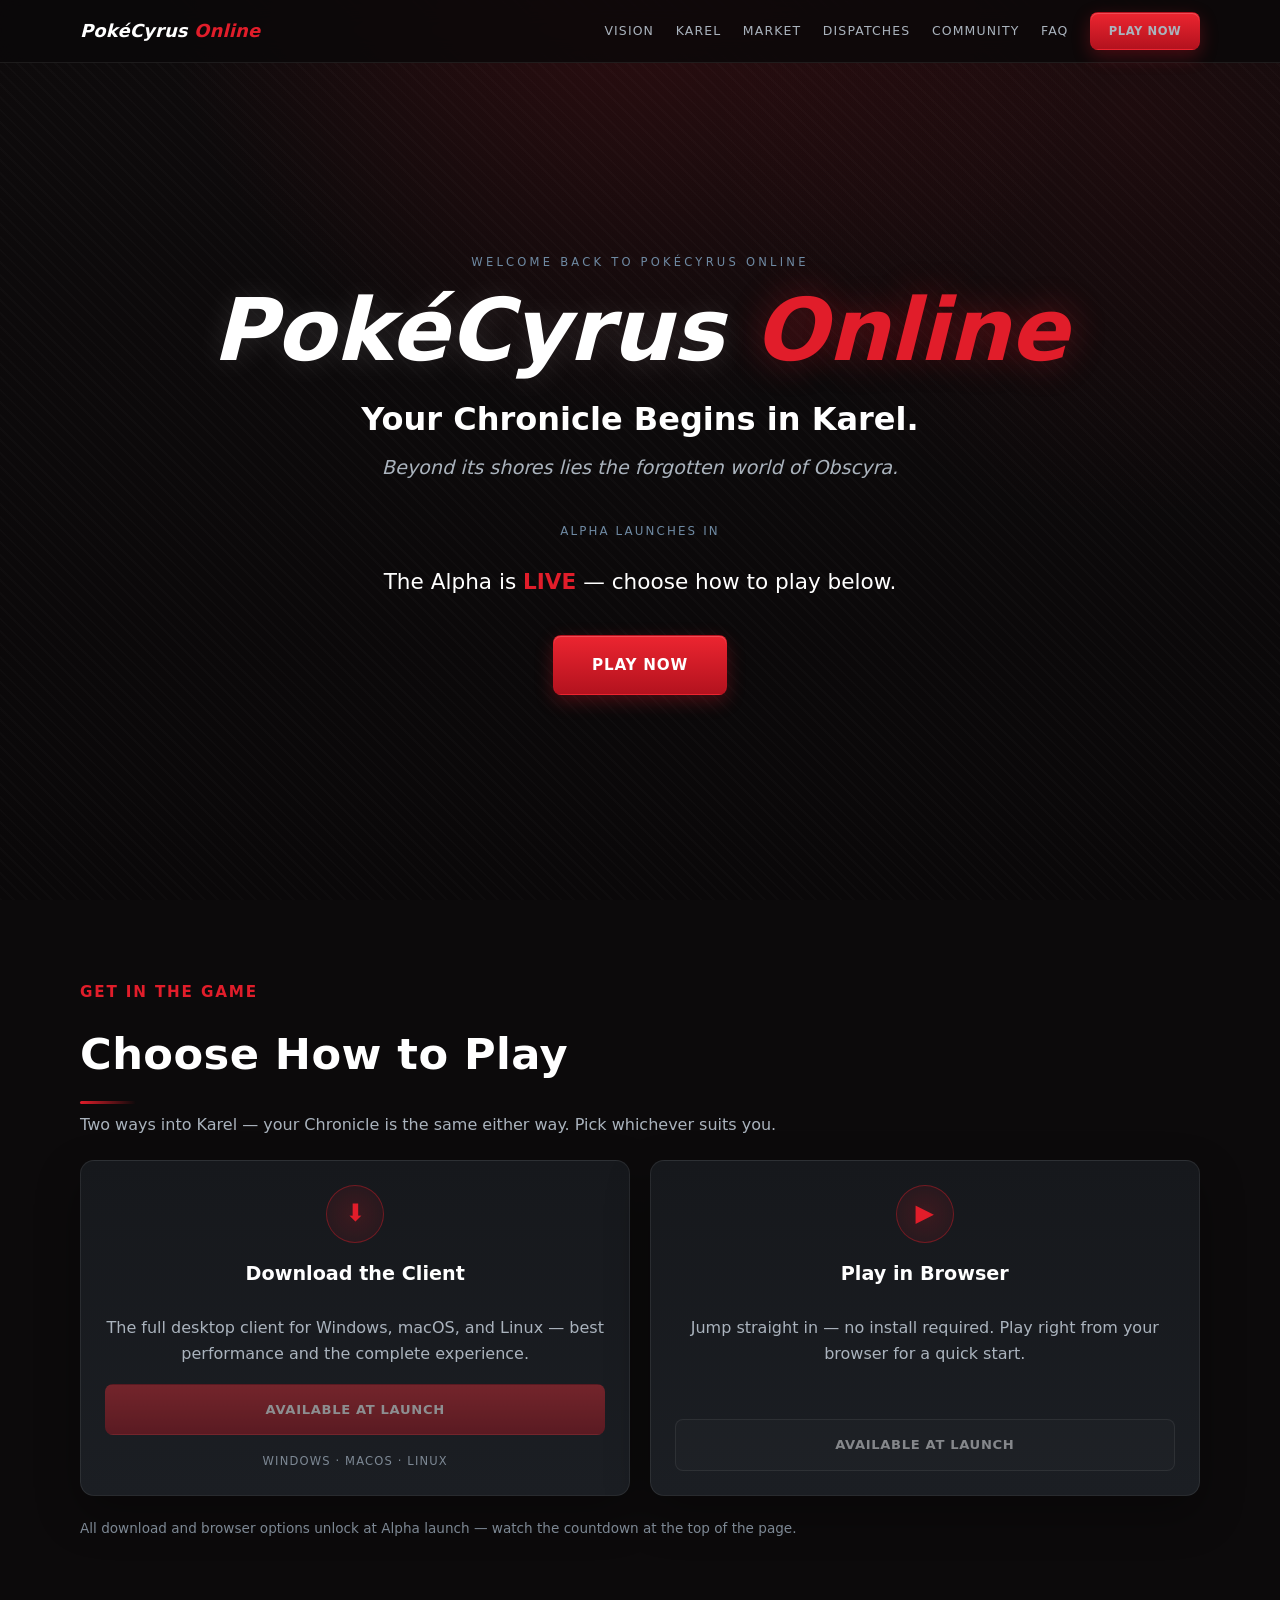
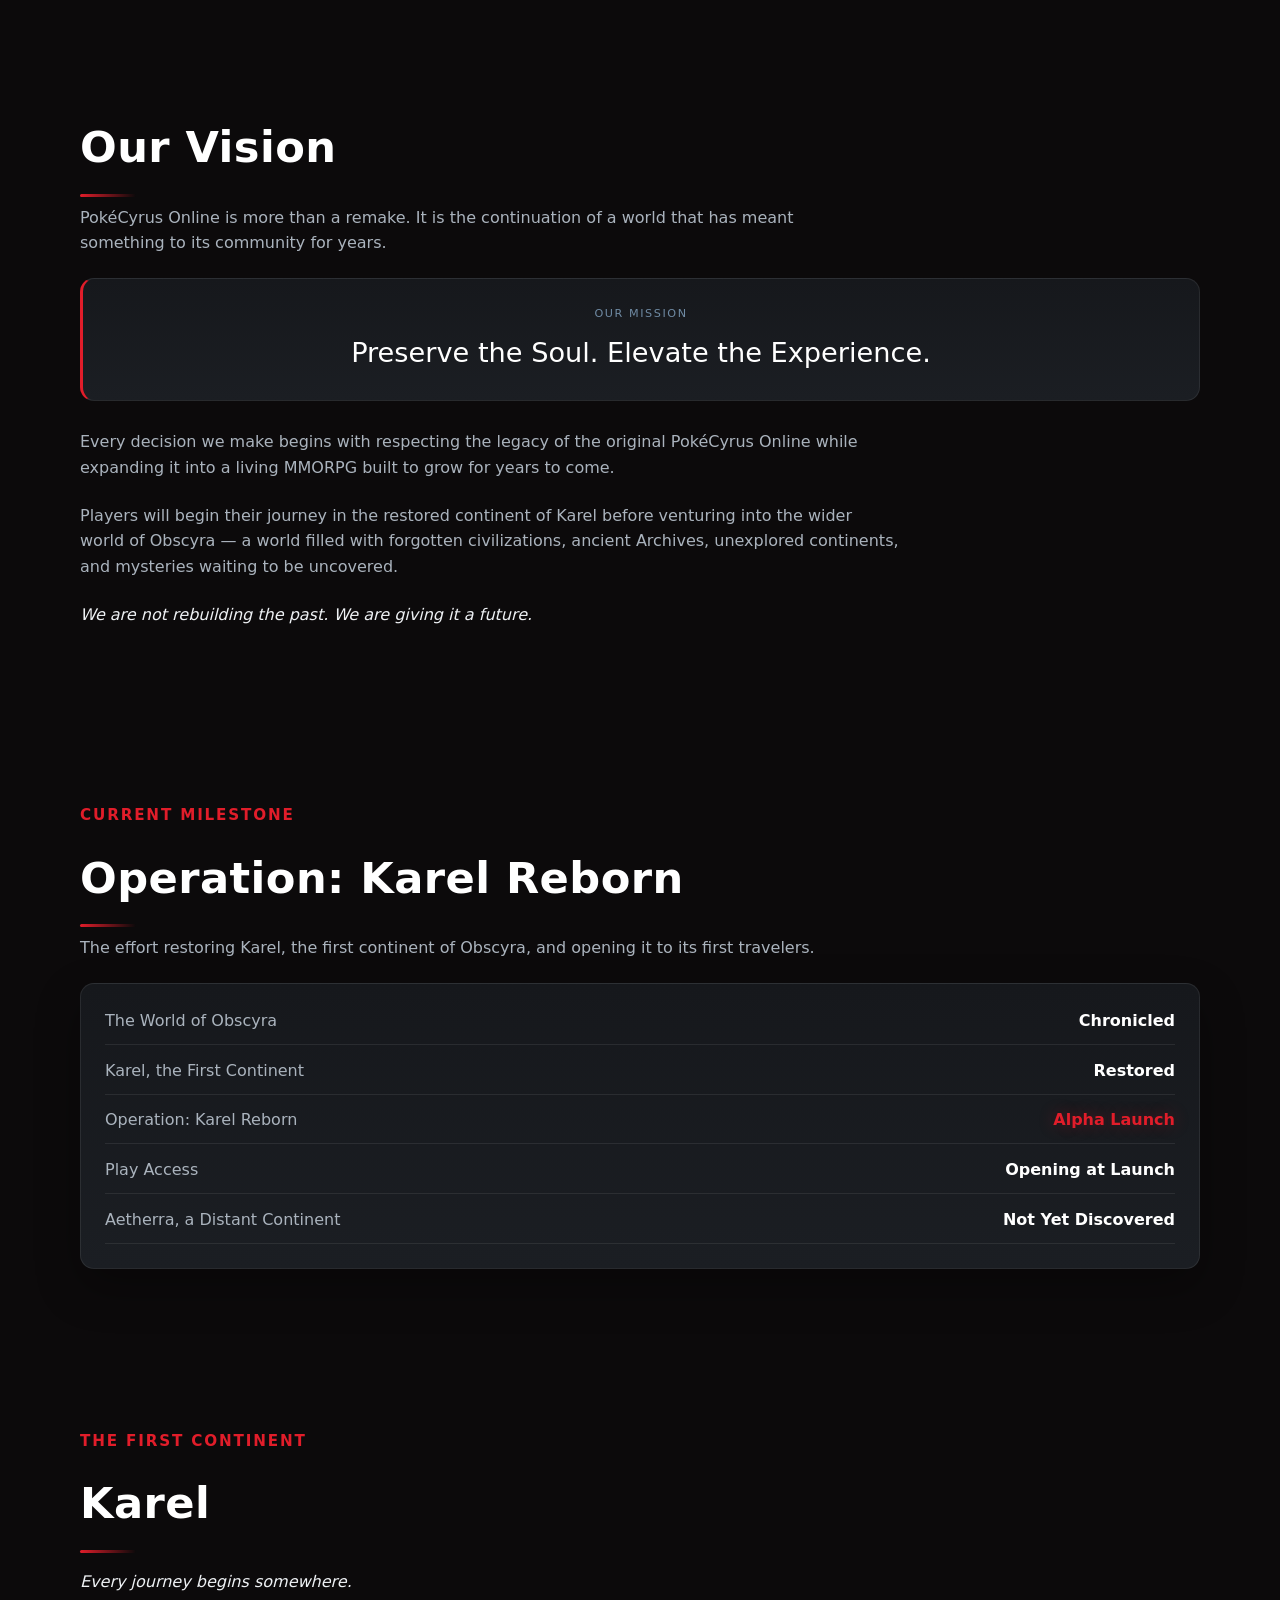
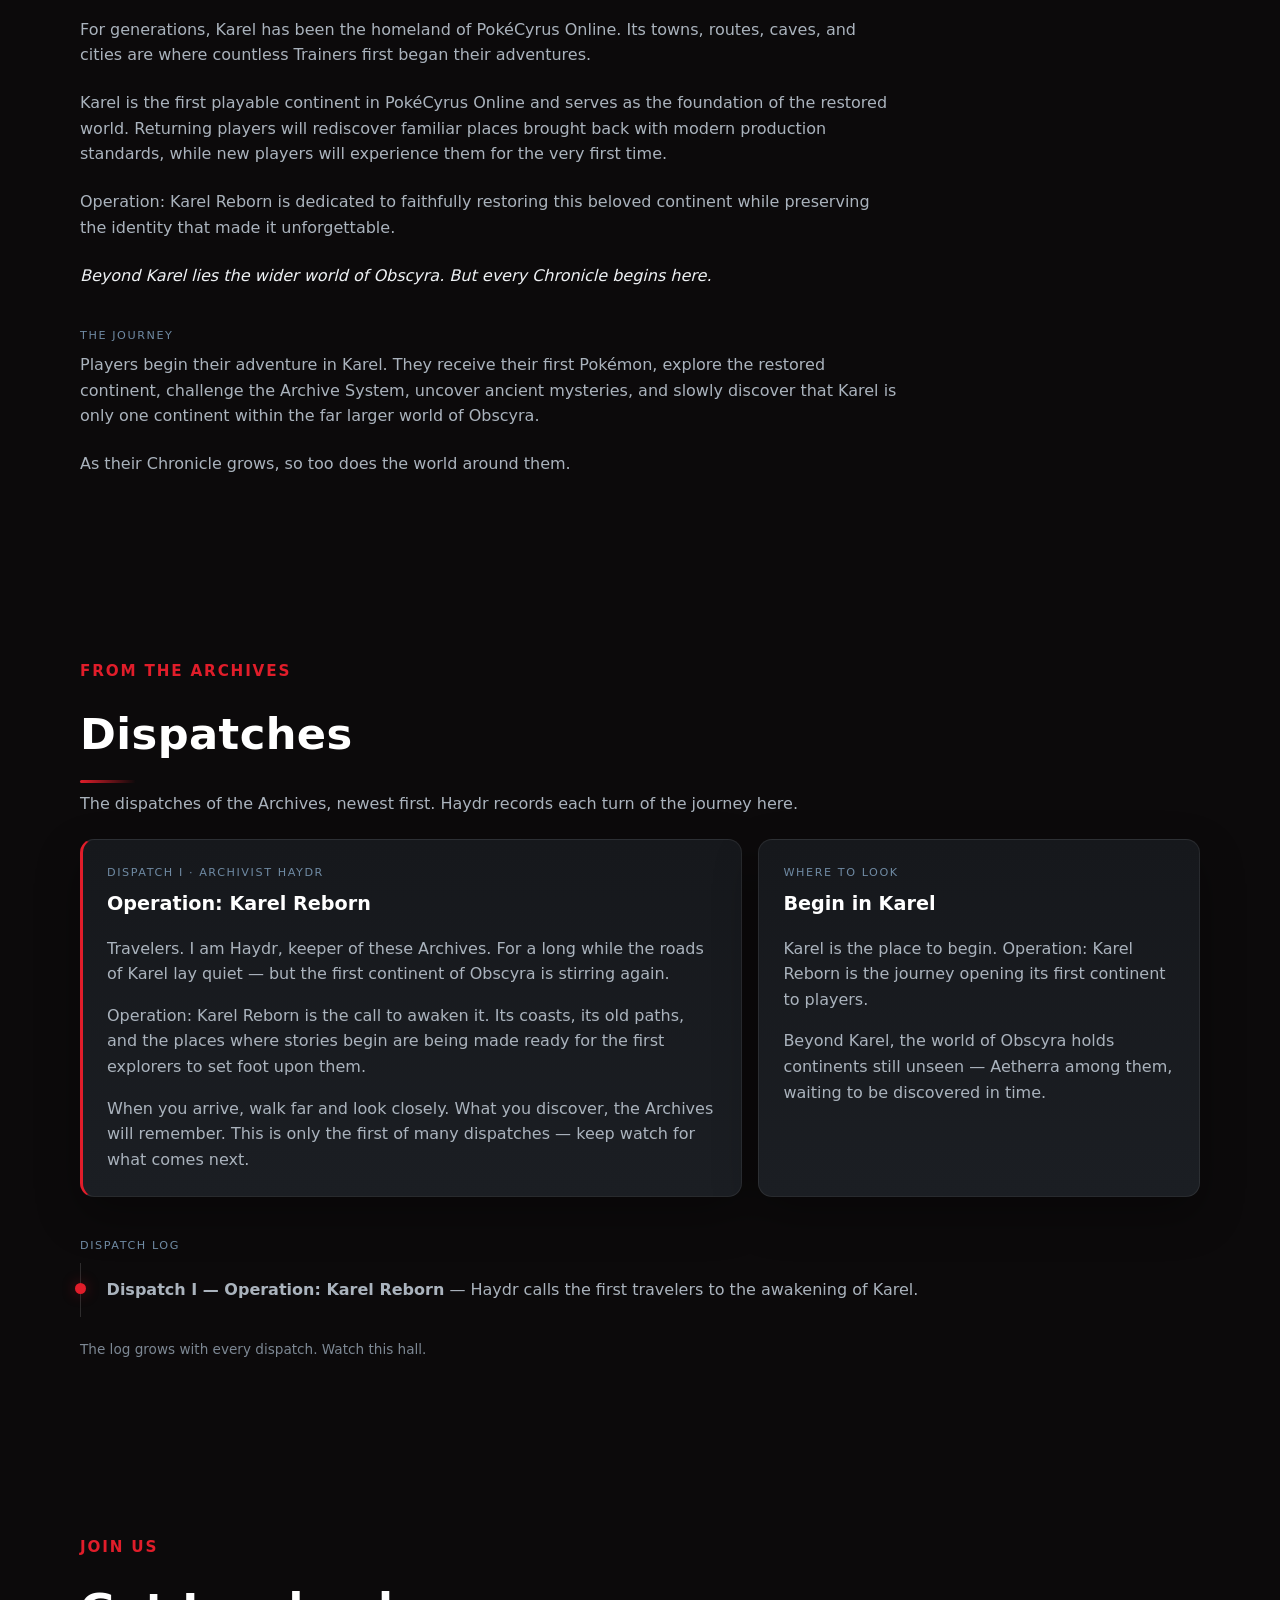
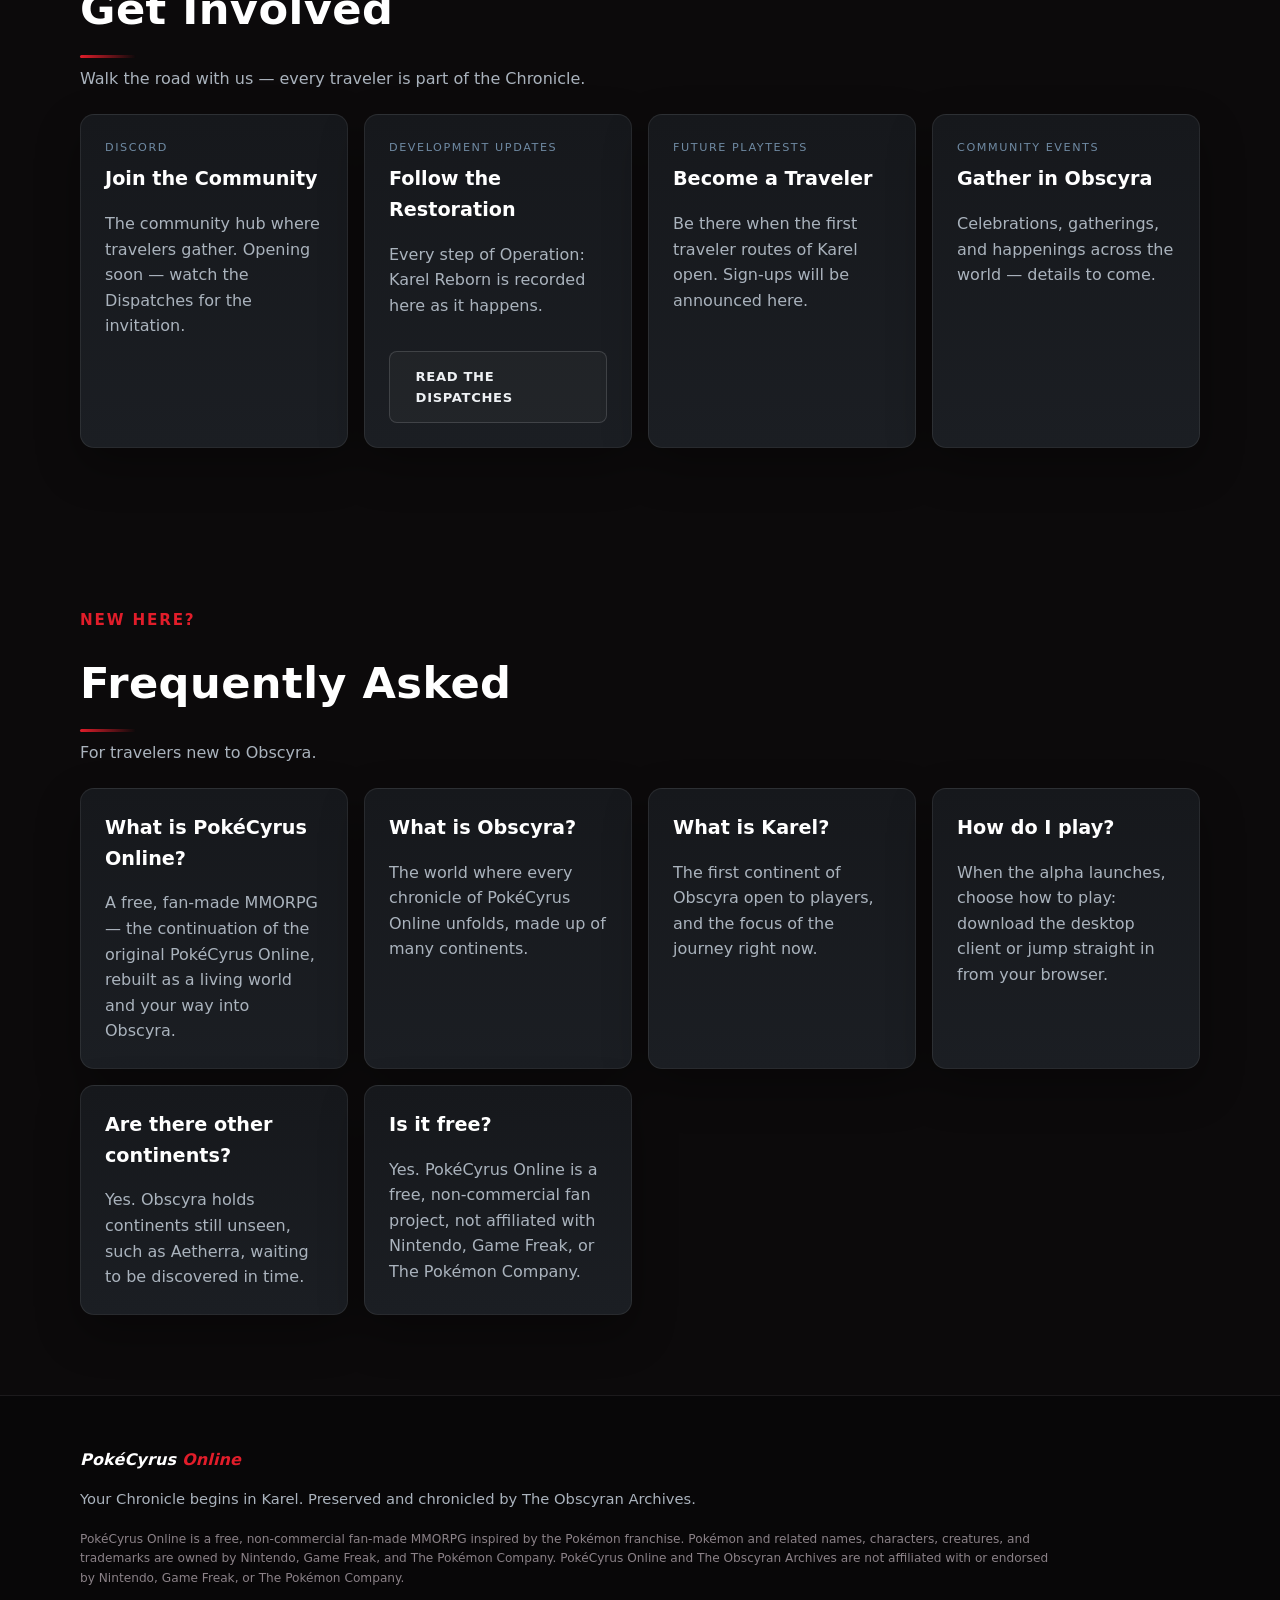
==== index.html @ 141be326 "Wire real Play/download destinations, gated disabled until Alpha Add the browser portal (play.theobs" ====
<!doctype html>
<html lang="en">
<head>
  <meta charset="utf-8" />
  <meta name="viewport" content="width=device-width, initial-scale=1" />
  <title>PokéCyrus Online</title>
  <meta name="description" content="PokéCyrus Online — a free, fan-made MMORPG. Alpha launching soon. Your Chronicle begins in Karel, the first continent of the world of Obscyra." />
  <meta name="theme-color" content="#0c0a0b" />
  <meta name="robots" content="index, follow" />
  <link rel="canonical" href="https://theobscyranarchives.net/" />

  <!-- Open Graph / social sharing -->
  <meta property="og:type" content="website" />
  <meta property="og:site_name" content="PokéCyrus Online" />
  <meta property="og:title" content="PokéCyrus Online — Alpha Launch" />
  <meta property="og:description" content="A free, fan-made MMORPG. Your Chronicle begins in Karel. Alpha launching soon — play in your browser or download the client." />
  <meta property="og:url" content="https://theobscyranarchives.net/" />
  <meta name="twitter:card" content="summary" />
  <meta name="twitter:title" content="PokéCyrus Online — Alpha Launch" />
  <meta name="twitter:description" content="A free, fan-made MMORPG. Your Chronicle begins in Karel. Alpha launching soon." />

  <!-- Poké Ball favicon (inline SVG, no external asset) -->
  <link rel="icon" href="data:image/svg+xml,%3Csvg xmlns='http://www.w3.org/2000/svg' viewBox='0 0 32 32'%3E%3Ccircle cx='16' cy='16' r='15' fill='%23e11d2a'/%3E%3Cpath d='M1 16a15 15 0 0 0 30 0z' fill='%23f2f3f5'/%3E%3Crect x='1' y='14.5' width='30' height='3' fill='%23111111'/%3E%3Ccircle cx='16' cy='16' r='4.6' fill='%23ffffff' stroke='%23111111' stroke-width='1.6'/%3E%3C/svg%3E" />

  <style>
    :root {
      --bg: #0c0a0b;
      --bg2: #0a0809;
      --surface: #16181c;
      --surface2: #1b1e23;
      --line: rgba(255, 255, 255, 0.08);
      --line2: rgba(255, 255, 255, 0.14);
      --red: #e11d2a;
      --red-bright: #ec2530;
      --red-deep: #b3121e;
      --red-glow: rgba(225, 29, 42, 0.35);
      --text: #eef1f4;
      --muted: #aab3bd;
      --steel: #6f8aa3;
      --dim: #7d8894;
      --shadow: rgba(0, 0, 0, 0.5);
    }

    * { box-sizing: border-box; }
    html { scroll-behavior: smooth; }

    body {
      margin: 0;
      color: var(--text);
      font-family: "Segoe UI", system-ui, -apple-system, Roboto, Helvetica, Arial, sans-serif;
      line-height: 1.6;
      background: var(--bg);
      overflow-x: hidden;
    }

    /* layered background: red glow + faint diagonal hatch, like the client */
    body::before {
      content: "";
      position: fixed;
      inset: 0;
      z-index: 0;
      pointer-events: none;
      background:
        radial-gradient(circle at 50% -8%, rgba(225, 29, 42, 0.16), transparent 42%),
        radial-gradient(circle at 88% 12%, rgba(225, 29, 42, 0.08), transparent 30%),
        repeating-linear-gradient(45deg, rgba(255, 255, 255, 0.016) 0 2px, transparent 2px 9px),
        linear-gradient(180deg, #0e0b0c, var(--bg2));
    }

    @keyframes reveal {
      from { opacity: 0; transform: translateY(16px); }
      to { opacity: 1; transform: translateY(0); }
    }
    @keyframes pulseGlow {
      0%, 100% { box-shadow: 0 6px 20px rgba(225,29,42,.28), inset 0 1px 0 rgba(255,255,255,.18); }
      50% { box-shadow: 0 8px 30px rgba(225,29,42,.5), inset 0 1px 0 rgba(255,255,255,.22); }
    }

    a { color: var(--text); text-decoration: none; }

    .wrap {
      width: min(1120px, 92%);
      margin: auto;
      position: relative;
      z-index: 1;
    }

    /* ===== buttons ===== */
    .btn {
      display: inline-block;
      font-weight: 700;
      letter-spacing: .05em;
      text-transform: uppercase;
      font-size: .82rem;
      padding: .9rem 1.6rem;
      border-radius: 8px;
      border: 1px solid transparent;
      cursor: pointer;
      transition: transform .15s ease, box-shadow .15s ease, border-color .15s ease, filter .15s ease;
    }
    .btn-red {
      background: linear-gradient(180deg, var(--red-bright), var(--red-deep));
      color: #fff;
      box-shadow: 0 6px 18px rgba(225,29,42,.28), inset 0 1px 0 rgba(255,255,255,.18);
    }
    .btn-red:hover {
      transform: translateY(-2px);
      box-shadow: 0 10px 28px rgba(225,29,42,.45), inset 0 1px 0 rgba(255,255,255,.22);
    }
    .btn-outline {
      background: rgba(255,255,255,.03);
      color: var(--text);
      border-color: var(--line2);
    }
    .btn-outline:hover { border-color: var(--red); color: #fff; transform: translateY(-2px); }
    .btn-lg { padding: 1.05rem 2.4rem; font-size: .95rem; }
    .btn-block { display: block; width: 100%; text-align: center; }
    .btn.is-disabled {
      opacity: .5;
      cursor: not-allowed;
      box-shadow: none;
      filter: grayscale(.2);
    }
    .btn.is-disabled:hover { transform: none; box-shadow: none; border-color: var(--line2); }

    /* ===== topbar ===== */
    .topbar {
      position: fixed;
      top: 0; left: 0; right: 0;
      z-index: 20;
      background: rgba(10, 8, 9, .82);
      backdrop-filter: blur(12px);
      border-bottom: 1px solid var(--line);
    }
    .nav {
      width: min(1120px, 92%);
      margin: auto;
      min-height: 62px;
      display: flex;
      align-items: center;
      justify-content: space-between;
      gap: 1rem;
    }
    .brand { font-weight: 800; font-style: italic; font-size: 1.12rem; letter-spacing: .01em; white-space: nowrap; }
    .brand .pc { color: #fff; }
    .brand .on { color: var(--red); }
    .links { display: flex; gap: 1.35rem; align-items: center; font-size: .78rem; text-transform: uppercase; letter-spacing: .09em; }
    .links a { color: var(--muted); }
    .links a:hover { color: #fff; }
    .nav .btn { padding: .55rem 1.1rem; font-size: .72rem; }

    /* ===== hero ===== */
    header {
      min-height: 100vh;
      display: grid;
      place-items: center;
      text-align: center;
      padding: 7rem 1rem 4rem;
      position: relative;
    }
    .hero {
      position: relative;
      z-index: 1;
      width: min(880px, 100%);
      animation: reveal 800ms ease-out both;
    }
    .eyebrow {
      color: var(--steel);
      letter-spacing: .28em;
      font-size: .72rem;
      text-transform: uppercase;
      margin-bottom: 1.1rem;
    }
    .logo {
      font-weight: 800;
      font-style: italic;
      font-size: clamp(2.6rem, 8vw, 5.4rem);
      line-height: .95;
      margin: 0;
    }
    .logo .pc { color: #fff; text-shadow: 0 2px 30px rgba(255,255,255,.12); }
    .logo .on { color: var(--red); text-shadow: 0 0 34px var(--red-glow); }
    .hero-title {
      font-size: clamp(1.3rem, 3vw, 2rem);
      color: #fff;
      margin: 1.4rem 0 .5rem;
      font-weight: 700;
    }
    .hero-sub {
      font-style: italic;
      color: var(--muted);
      font-size: clamp(1rem, 2vw, 1.2rem);
      margin: 0 auto;
      max-width: 620px;
    }

    /* ===== countdown ===== */
    .cd-caption {
      margin: 2.4rem 0 .9rem;
      color: var(--steel);
      text-transform: uppercase;
      letter-spacing: .18em;
      font-size: .74rem;
    }
    .countdown {
      display: flex;
      gap: .75rem;
      justify-content: center;
      flex-wrap: wrap;
      margin-bottom: 2.2rem;
    }
    .cd-unit {
      min-width: 92px;
      background: var(--surface);
      border: 1px solid var(--line);
      border-top: 2px solid rgba(225,29,42,.75);
      border-radius: 12px;
      padding: 1rem .6rem .8rem;
      box-shadow: 0 12px 30px var(--shadow);
    }
    .cd-num {
      display: block;
      font-size: 2.5rem;
      font-weight: 800;
      color: #fff;
      line-height: 1;
      font-variant-numeric: tabular-nums;
    }
    .cd-label {
      display: block;
      margin-top: .5rem;
      font-size: .66rem;
      letter-spacing: .16em;
      text-transform: uppercase;
      color: var(--steel);
    }
    .cd-live {
      margin: 1.5rem 0 2.2rem;
      font-size: 1.35rem;
      color: #fff;
    }
    .cd-live strong { color: var(--red); }

    /* ===== sections ===== */
    section.section { padding: 5rem 0; position: relative; }
    .section-title {
      color: #fff;
      font-size: clamp(1.8rem, 4vw, 2.7rem);
      margin: 0 0 .5rem;
      letter-spacing: .01em;
      font-weight: 800;
    }
    .section-title::after {
      content: "";
      display: block;
      width: 56px;
      height: 3px;
      margin-top: .7rem;
      background: linear-gradient(90deg, var(--red), transparent);
      border-radius: 2px;
    }
    .section-sub {
      color: var(--red);
      text-transform: uppercase;
      letter-spacing: .12em;
      font-size: .95rem;
      font-weight: 700;
      margin: 0 0 1rem;
    }
    .section-intro { color: var(--muted); max-width: 780px; margin: 0 0 1.4rem; }
    .section-note { color: var(--dim); font-size: .85rem; margin-top: 1.4rem; }

    .grid {
      display: grid;
      grid-template-columns: repeat(auto-fit, minmax(240px, 1fr));
      gap: 1rem;
    }
    .card {
      border: 1px solid var(--line);
      background: linear-gradient(180deg, var(--surface), var(--surface2));
      border-radius: 14px;
      padding: 1.5rem;
      box-shadow: 0 18px 45px rgba(0,0,0,.32);
      transition: transform .2s ease, border-color .2s ease, box-shadow .2s ease;
    }
    .card:hover {
      transform: translateY(-4px);
      border-color: rgba(225,29,42,.4);
      box-shadow: 0 24px 60px rgba(0,0,0,.4);
    }
    .card h3 { color: #fff; margin: 0 0 .6rem; font-size: 1.2rem; }
    .card p, .card li { color: var(--muted); margin-bottom: 0; }
    .label { color: var(--steel); font-size: .7rem; text-transform: uppercase; letter-spacing: .14em; margin-bottom: .45rem; }
    .big { font-size: 1.35rem; color: #fff; }

    /* mission callout (Vision) */
    .mission {
      text-align: center;
      background: linear-gradient(180deg, var(--surface), var(--surface2));
      border: 1px solid var(--line);
      border-left: 3px solid var(--red);
      border-radius: 14px;
      padding: 1.6rem;
      margin: 0 0 1.75rem;
    }
    .mission .big { font-size: 1.7rem; color: #fff; }

    /* status list */
    .status { display: grid; gap: .8rem; }
    .status div {
      display: flex; justify-content: space-between; gap: 1rem;
      border-bottom: 1px solid var(--line);
      padding-bottom: .65rem; color: var(--muted);
    }
    .status strong { color: #fff; white-space: nowrap; }
    .status .active { color: var(--red); text-shadow: 0 0 16px var(--red-glow); }

    /* dispatch */
    .dispatch { display: grid; grid-template-columns: 1.2fr .8fr; gap: 1rem; align-items: stretch; }
    .dispatch .card:first-child { border-left: 3px solid var(--red); }
    .timeline { list-style: none; padding: 0; margin: 0; }
    .timeline li { padding: .9rem 0 .9rem 1.6rem; border-left: 1px solid var(--line2); position: relative; color: var(--muted); }
    .timeline li::before {
      content: ""; position: absolute; left: -6px; top: 1.3rem;
      width: 11px; height: 11px; border-radius: 50%;
      background: var(--red); box-shadow: 0 0 14px var(--red-glow);
    }
    .quote { font-style: italic; color: var(--text); }

    /* play cards */
    .play-grid { display: grid; grid-template-columns: 1fr 1fr; gap: 1.2rem; }
    .play-card { text-align: center; display: flex; flex-direction: column; }
    .play-card .play-icon {
      width: 58px; height: 58px; margin: 0 auto 1rem;
      display: grid; place-items: center;
      border-radius: 50%;
      background: radial-gradient(circle, rgba(225,29,42,.18), rgba(225,29,42,.05));
      border: 1px solid rgba(225,29,42,.4);
      color: var(--red); font-size: 1.5rem;
    }
    .play-card p { flex: 1; }
    .play-card .btn { margin-top: 1.2rem; }
    .dl-list { display: grid; gap: .5rem; margin-top: 1.1rem; width: 100%; }
    .dl-list .btn { margin-top: 0; }
    .dl-btn { display: flex; flex-direction: column; align-items: center; line-height: 1.2; padding: .62rem 1rem; }
    .dl-btn small { font-weight: 600; opacity: .82; text-transform: none; letter-spacing: 0; font-size: .66rem; margin-top: .12rem; }
    .dl-note { color: var(--dim); font-size: .72rem; text-transform: uppercase; letter-spacing: .1em; margin-top: .55rem; text-align: center; }

    /* footer */
    footer {
      padding: 3.2rem 0;
      border-top: 1px solid var(--line);
      color: var(--muted);
      font-size: .92rem;
      position: relative; z-index: 1;
      background: rgba(8, 6, 7, .6);
    }
    footer .brand { font-size: 1rem; }
    .disclaimer { margin-top: 1.2rem; font-size: .76rem; color: #8b8288; max-width: 980px; }

    @media (max-width: 760px) {
      .links a:not(.btn) { display: none; }
      .dispatch { grid-template-columns: 1fr; }
      .play-grid { grid-template-columns: 1fr; }
      .status div { flex-direction: column; align-items: flex-start; gap: .15rem; }
      .cd-unit { min-width: 68px; padding: .8rem .4rem .6rem; }
      .cd-num { font-size: 1.8rem; }
    }
  </style>
</head>

<body>
  <nav class="topbar">
    <div class="nav">
      <div class="brand"><span class="pc">PokéCyrus</span> <span class="on">Online</span></div>
      <div class="links">
        <a href="#vision">Vision</a>
        <a href="#karel">Karel</a>
        <a href="/market">Market</a>
        <a href="#dispatch">Dispatches</a>
        <a href="#community">Community</a>
        <a href="#faq">FAQ</a>
        <a class="btn btn-red" href="#play">Play Now</a>
      </div>
    </div>
  </nav>

  <header>
    <div class="hero">
      <div class="eyebrow">Welcome Back to PokéCyrus Online</div>
      <h1 class="logo"><span class="pc">PokéCyrus</span> <span class="on">Online</span></h1>
      <p class="hero-title">Your Chronicle Begins in Karel.</p>
      <p class="hero-sub">Beyond its shores lies the forgotten world of Obscyra.</p>

      <div class="cd-caption">Alpha Launches In</div>
      <div class="countdown" id="countdown">
        <div class="cd-unit"><span class="cd-num" id="cd-days">--</span><span class="cd-label">Days</span></div>
        <div class="cd-unit"><span class="cd-num" id="cd-hours">--</span><span class="cd-label">Hours</span></div>
        <div class="cd-unit"><span class="cd-num" id="cd-mins">--</span><span class="cd-label">Minutes</span></div>
        <div class="cd-unit"><span class="cd-num" id="cd-secs">--</span><span class="cd-label">Seconds</span></div>
      </div>
      <div class="cd-live" id="cd-live" style="display:none;">The Alpha is <strong>LIVE</strong> — choose how to play below.</div>

      <a class="btn btn-red btn-lg" href="#play">Play Now</a>
    </div>
  </header>

  <main>
    <!-- ===== Choose How to Play ===== -->
    <section class="section" id="play">
      <div class="wrap">
        <p class="section-sub">Get In The Game</p>
        <h2 class="section-title">Choose How to Play</h2>
        <p class="section-intro">
          Two ways into Karel — your Chronicle is the same either way. Pick whichever suits you.
        </p>

        <div class="play-grid">
          <div class="card play-card">
            <div class="play-icon">⬇</div>
            <h3>Download the Client</h3>
            <p>The full desktop client for Windows, macOS, and Linux — best performance and the complete experience.</p>
            <div id="play-downloads" class="dl-list"></div>
          </div>
          <div class="card play-card">
            <div class="play-icon">▶</div>
            <h3>Play in Browser</h3>
            <p>Jump straight in — no install required. Play right from your browser for a quick start.</p>
            <div id="play-browser" class="dl-list"></div>
          </div>
        </div>
        <p class="section-note">All download and browser options unlock at Alpha launch — watch the countdown at the top of the page.</p>
      </div>
    </section>

    <!-- ===== Our Vision ===== -->
    <section class="section" id="vision">
      <div class="wrap">
        <h2 class="section-title">Our Vision</h2>
        <p class="section-intro">
          PokéCyrus Online is more than a remake. It is the continuation of a world that has meant something to its community for years.
        </p>

        <div class="mission">
          <div class="label" style="margin-bottom:.5rem;">Our Mission</div>
          <div class="big">Preserve the Soul. Elevate the Experience.</div>
        </div>

        <p class="section-intro" style="max-width:820px;">
          Every decision we make begins with respecting the legacy of the original PokéCyrus Online while expanding it into a living MMORPG built to grow for years to come.
        </p>
        <p class="section-intro" style="max-width:820px;">
          Players will begin their journey in the restored continent of Karel before venturing into the wider world of Obscyra — a world filled with forgotten civilizations, ancient Archives, unexplored continents, and mysteries waiting to be uncovered.
        </p>
        <p class="quote" style="max-width:820px;">
          We are not rebuilding the past. We are giving it a future.
        </p>
      </div>
    </section>

    <!-- ===== Operation: Karel Reborn ===== -->
    <section class="section" id="karel-reborn">
      <div class="wrap">
        <p class="section-sub">Current Milestone</p>
        <h2 class="section-title">Operation: Karel Reborn</h2>
        <p class="section-intro">
          The effort restoring Karel, the first continent of Obscyra, and opening it to its first travelers.
        </p>
        <div class="card">
          <div class="status">
            <div><span>The World of Obscyra</span><strong>Chronicled</strong></div>
            <div><span>Karel, the First Continent</span><strong>Restored</strong></div>
            <div><span>Operation: Karel Reborn</span><strong class="active">Alpha Launch</strong></div>
            <div><span>Play Access</span><strong>Opening at Launch</strong></div>
            <div><span>Aetherra, a Distant Continent</span><strong>Not Yet Discovered</strong></div>
          </div>
        </div>
      </div>
    </section>

    <!-- ===== Karel ===== -->
    <section class="section" id="karel">
      <div class="wrap">
        <p class="section-sub">The First Continent</p>
        <h2 class="section-title">Karel</h2>

        <p class="quote" style="max-width:820px; margin-bottom:1.4rem;">Every journey begins somewhere.</p>

        <p class="section-intro" style="max-width:820px;">
          For generations, Karel has been the homeland of PokéCyrus Online. Its towns, routes, caves, and cities are where countless Trainers first began their adventures.
        </p>
        <p class="section-intro" style="max-width:820px;">
          Karel is the first playable continent in PokéCyrus Online and serves as the foundation of the restored world. Returning players will rediscover familiar places brought back with modern production standards, while new players will experience them for the very first time.
        </p>
        <p class="section-intro" style="max-width:820px;">
          Operation: Karel Reborn is dedicated to faithfully restoring this beloved continent while preserving the identity that made it unforgettable.
        </p>
        <p class="quote" style="max-width:820px;">
          Beyond Karel lies the wider world of Obscyra. But every Chronicle begins here.
        </p>

        <p class="label" style="margin-top:2.4rem;">The Journey</p>
        <p class="section-intro" style="max-width:820px;">
          Players begin their adventure in Karel. They receive their first Pokémon, explore the restored continent, challenge the Archive System, uncover ancient mysteries, and slowly discover that Karel is only one continent within the far larger world of Obscyra.
        </p>
        <p class="section-intro" style="max-width:820px;">
          As their Chronicle grows, so too does the world around them.
        </p>
      </div>
    </section>

    <!-- ===== Dispatches ===== -->
    <section class="section" id="dispatch">
      <div class="wrap">
        <p class="section-sub">From the Archives</p>
        <h2 class="section-title">Dispatches</h2>
        <p class="section-intro">
          The dispatches of the Archives, newest first. Haydr records each turn of the journey here.
        </p>

        <div class="dispatch">
          <div class="card">
            <div class="label">Dispatch I · Archivist Haydr</div>
            <h3>Operation: Karel Reborn</h3>
            <p>
              Travelers. I am Haydr, keeper of these Archives. For a long while the roads of Karel lay quiet — but the first continent of Obscyra is stirring again.
            </p>
            <p>
              Operation: Karel Reborn is the call to awaken it. Its coasts, its old paths, and the places where stories begin are being made ready for the first explorers to set foot upon them.
            </p>
            <p>
              When you arrive, walk far and look closely. What you discover, the Archives will remember. This is only the first of many dispatches — keep watch for what comes next.
            </p>
          </div>

          <div class="card">
            <div class="label">Where to Look</div>
            <h3>Begin in Karel</h3>
            <p>
              Karel is the place to begin. Operation: Karel Reborn is the journey opening its first continent to players.
            </p>
            <p>
              Beyond Karel, the world of Obscyra holds continents still unseen — Aetherra among them, waiting to be discovered in time.
            </p>
          </div>
        </div>

        <p class="label" style="margin-top:2.5rem;">Dispatch Log</p>
        <ul class="timeline">
          <li><strong>Dispatch I — Operation: Karel Reborn</strong> — Haydr calls the first travelers to the awakening of Karel.</li>
        </ul>
        <p class="section-note">The log grows with every dispatch. Watch this hall.</p>
      </div>
    </section>

    <!-- ===== Get Involved ===== -->
    <section class="section" id="community">
      <div class="wrap">
        <p class="section-sub">Join Us</p>
        <h2 class="section-title">Get Involved</h2>
        <p class="section-intro">
          Walk the road with us — every traveler is part of the Chronicle.
        </p>

        <div class="grid">
          <div class="card">
            <div class="label">Discord</div>
            <h3>Join the Community</h3>
            <p>The community hub where travelers gather. Opening soon — watch the Dispatches for the invitation.</p>
            <!-- TODO: when ready, add: <p><a class="btn btn-red" href="DISCORD_INVITE_URL" style="margin-top:1rem;">Join the Discord</a></p> -->
          </div>
          <div class="card">
            <div class="label">Development Updates</div>
            <h3>Follow the Restoration</h3>
            <p>Every step of Operation: Karel Reborn is recorded here as it happens.</p>
            <p><a class="btn btn-outline" href="#dispatch" style="margin-top:1rem;">Read the Dispatches</a></p>
          </div>
          <div class="card">
            <div class="label">Future Playtests</div>
            <h3>Become a Traveler</h3>
            <p>Be there when the first traveler routes of Karel open. Sign-ups will be announced here.</p>
            <!-- TODO: when ready, add: <p><a class="btn btn-red" href="SIGNUP_URL" style="margin-top:1rem;">Sign Up to Playtest</a></p> -->
          </div>
          <div class="card">
            <div class="label">Community Events</div>
            <h3>Gather in Obscyra</h3>
            <p>Celebrations, gatherings, and happenings across the world — details to come.</p>
            <!-- TODO: when ready, add: <p><a class="btn btn-red" href="EVENTS_URL" style="margin-top:1rem;">See Events</a></p> -->
          </div>
        </div>
        <!-- TODO: social handles — drop links here when you have them (X / YouTube / Bluesky / etc.) -->
      </div>
    </section>

    <!-- ===== FAQ ===== -->
    <section class="section" id="faq">
      <div class="wrap">
        <p class="section-sub">New Here?</p>
        <h2 class="section-title">Frequently Asked</h2>
        <p class="section-intro">For travelers new to Obscyra.</p>

        <div class="grid">
          <div class="card">
            <h3>What is PokéCyrus Online?</h3>
            <p>A free, fan-made MMORPG — the continuation of the original PokéCyrus Online, rebuilt as a living world and your way into Obscyra.</p>
          </div>
          <div class="card">
            <h3>What is Obscyra?</h3>
            <p>The world where every chronicle of PokéCyrus Online unfolds, made up of many continents.</p>
          </div>
          <div class="card">
            <h3>What is Karel?</h3>
            <p>The first continent of Obscyra open to players, and the focus of the journey right now.</p>
          </div>
          <div class="card">
            <h3>How do I play?</h3>
            <p>When the alpha launches, choose how to play: download the desktop client or jump straight in from your browser.</p>
          </div>
          <div class="card">
            <h3>Are there other continents?</h3>
            <p>Yes. Obscyra holds continents still unseen, such as Aetherra, waiting to be discovered in time.</p>
          </div>
          <div class="card">
            <h3>Is it free?</h3>
            <p>Yes. PokéCyrus Online is a free, non-commercial fan project, not affiliated with Nintendo, Game Freak, or The Pokémon Company.</p>
          </div>
        </div>
      </div>
    </section>
  </main>

  <footer>
    <div class="wrap">
      <div class="brand"><span class="pc">PokéCyrus</span> <span class="on">Online</span></div>
      <p>Your Chronicle begins in Karel. Preserved and chronicled by The Obscyran Archives.</p>

      <p class="disclaimer">
        PokéCyrus Online is a free, non-commercial fan-made MMORPG inspired by the Pokémon franchise.
        Pokémon and related names, characters, creatures, and trademarks are owned by Nintendo, Game Freak, and The Pokémon Company.
        PokéCyrus Online and The Obscyran Archives are not affiliated with or endorsed by Nintendo, Game Freak, or The Pokémon Company.
      </p>
    </div>
  </footer>

  <script>
    (function () {
      /* ===== ALPHA LAUNCH COUNTDOWN =====
         PLACEHOLDER TARGET — replace the value below with the exact launch instant.
         Use ISO 8601 with a timezone offset, e.g. "2026-07-27T18:00:00-04:00" (6pm EDT)
         or a UTC time like "2026-07-27T22:00:00Z". Currently set to ~48h from build time. */
      var LAUNCH = new Date("2026-07-27T03:00:00Z");

      var byId = function (id) { return document.getElementById(id); };
      var elDays = byId("cd-days"), elHours = byId("cd-hours"),
          elMins = byId("cd-mins"), elSecs = byId("cd-secs");
      var wrap = byId("countdown"), live = byId("cd-live");

      function pad(n) { return (n < 10 ? "0" : "") + n; }

      function tick() {
        var diff = LAUNCH.getTime() - Date.now();
        if (isNaN(diff)) { return; }
        if (diff <= 0) {
          if (wrap) { wrap.style.display = "none"; }
          if (live) { live.style.display = "block"; }
          clearInterval(timer);
          return;
        }
        var s = Math.floor(diff / 1000);
        var d = Math.floor(s / 86400); s -= d * 86400;
        var h = Math.floor(s / 3600); s -= h * 3600;
        var m = Math.floor(s / 60); s -= m * 60;
        if (elDays) { elDays.textContent = d; }
        if (elHours) { elHours.textContent = pad(h); }
        if (elMins) { elMins.textContent = pad(m); }
        if (elSecs) { elSecs.textContent = pad(s); }
      }

      var timer = setInterval(tick, 1000);
      tick();
    })();
  </script>

  <script>
    (function () {
      /* ===== PLAY / DOWNLOAD BUTTONS =====
         ALPHA GATE: all download and browser buttons must stay DISABLED until
         Alpha launch. While `enabled` is false, no live links are placed in the
         page — only disabled "Available at Launch" placeholders. At launch, set
         `enabled` to true (one change) to activate every button.

         Download URLs come from the launcher manifest (v0.3.0):
         https://play.theobscyranarchives.net/client/latest.json
         Update these when a new client version ships (or, if that manifest is
         served with an Access-Control-Allow-Origin header, this page could fetch
         it live so the links always track the latest build). */
      var PLAY = {
        enabled: false,
        browser: "https://play.theobscyranarchives.net/",
        downloads: [
          { label: "Windows",             sub: "Installer (.exe)", url: "https://play.theobscyranarchives.net/client/PokeCyrus.Online_0.3.0_x64-setup.exe" },
          { label: "macOS · Apple Silicon", sub: "Apple M-series",  url: "https://play.theobscyranarchives.net/client/PokeCyrus.Online_0.3.0_aarch64.app.tar.gz" },
          { label: "macOS · Intel",        sub: "Intel Macs",      url: "https://play.theobscyranarchives.net/client/PokeCyrus.Online_0.3.0_x64.app.tar.gz" },
          { label: "Linux · AppImage",     sub: "Portable",        url: "https://play.theobscyranarchives.net/client/PokeCyrus.Online_0.3.0_amd64.AppImage" },
          { label: "Linux · .deb",         sub: "Debian / Ubuntu", url: "https://play.theobscyranarchives.net/client/PokeCyrus.Online_0.3.0_amd64.deb" }
        ]
      };

      var browserEl = document.getElementById("play-browser");
      var dlEl = document.getElementById("play-downloads");

      if (!PLAY.enabled) {
        if (browserEl) {
          browserEl.innerHTML = '<span class="btn btn-outline btn-block is-disabled" aria-disabled="true">Available at Launch</span>';
        }
        if (dlEl) {
          dlEl.innerHTML =
            '<span class="btn btn-red btn-block is-disabled" aria-disabled="true">Available at Launch</span>' +
            '<div class="dl-note">Windows · macOS · Linux</div>';
        }
        return;
      }

      if (browserEl) {
        browserEl.innerHTML = '<a class="btn btn-outline btn-block" href="' + PLAY.browser + '" target="_blank" rel="noopener">Play in Browser</a>';
      }
      if (dlEl) {
        dlEl.innerHTML = PLAY.downloads.map(function (d) {
          return '<a class="btn btn-red dl-btn" href="' + d.url + '" download>' +
                   '<span>' + d.label + '</span><small>' + d.sub + '</small>' +
                 '</a>';
        }).join("");
      }
    })();
  </script>
</body>
</html>
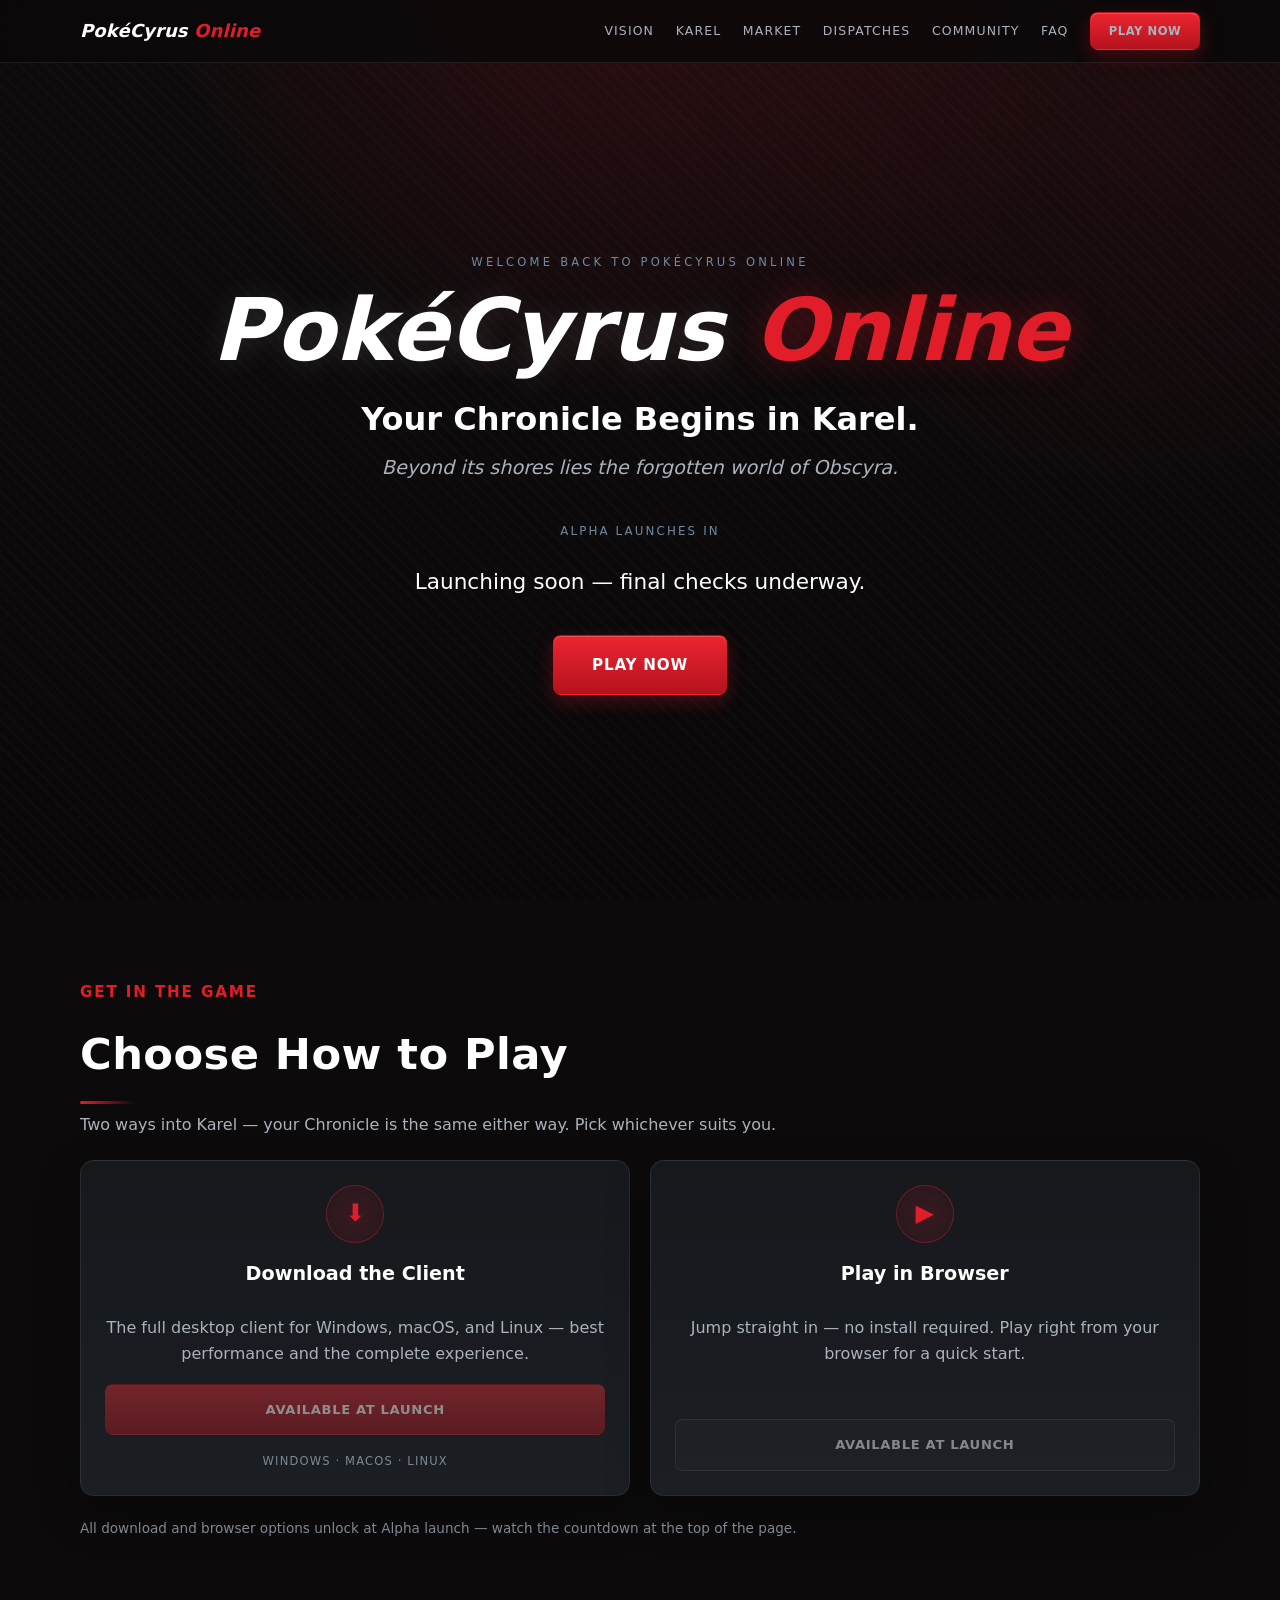
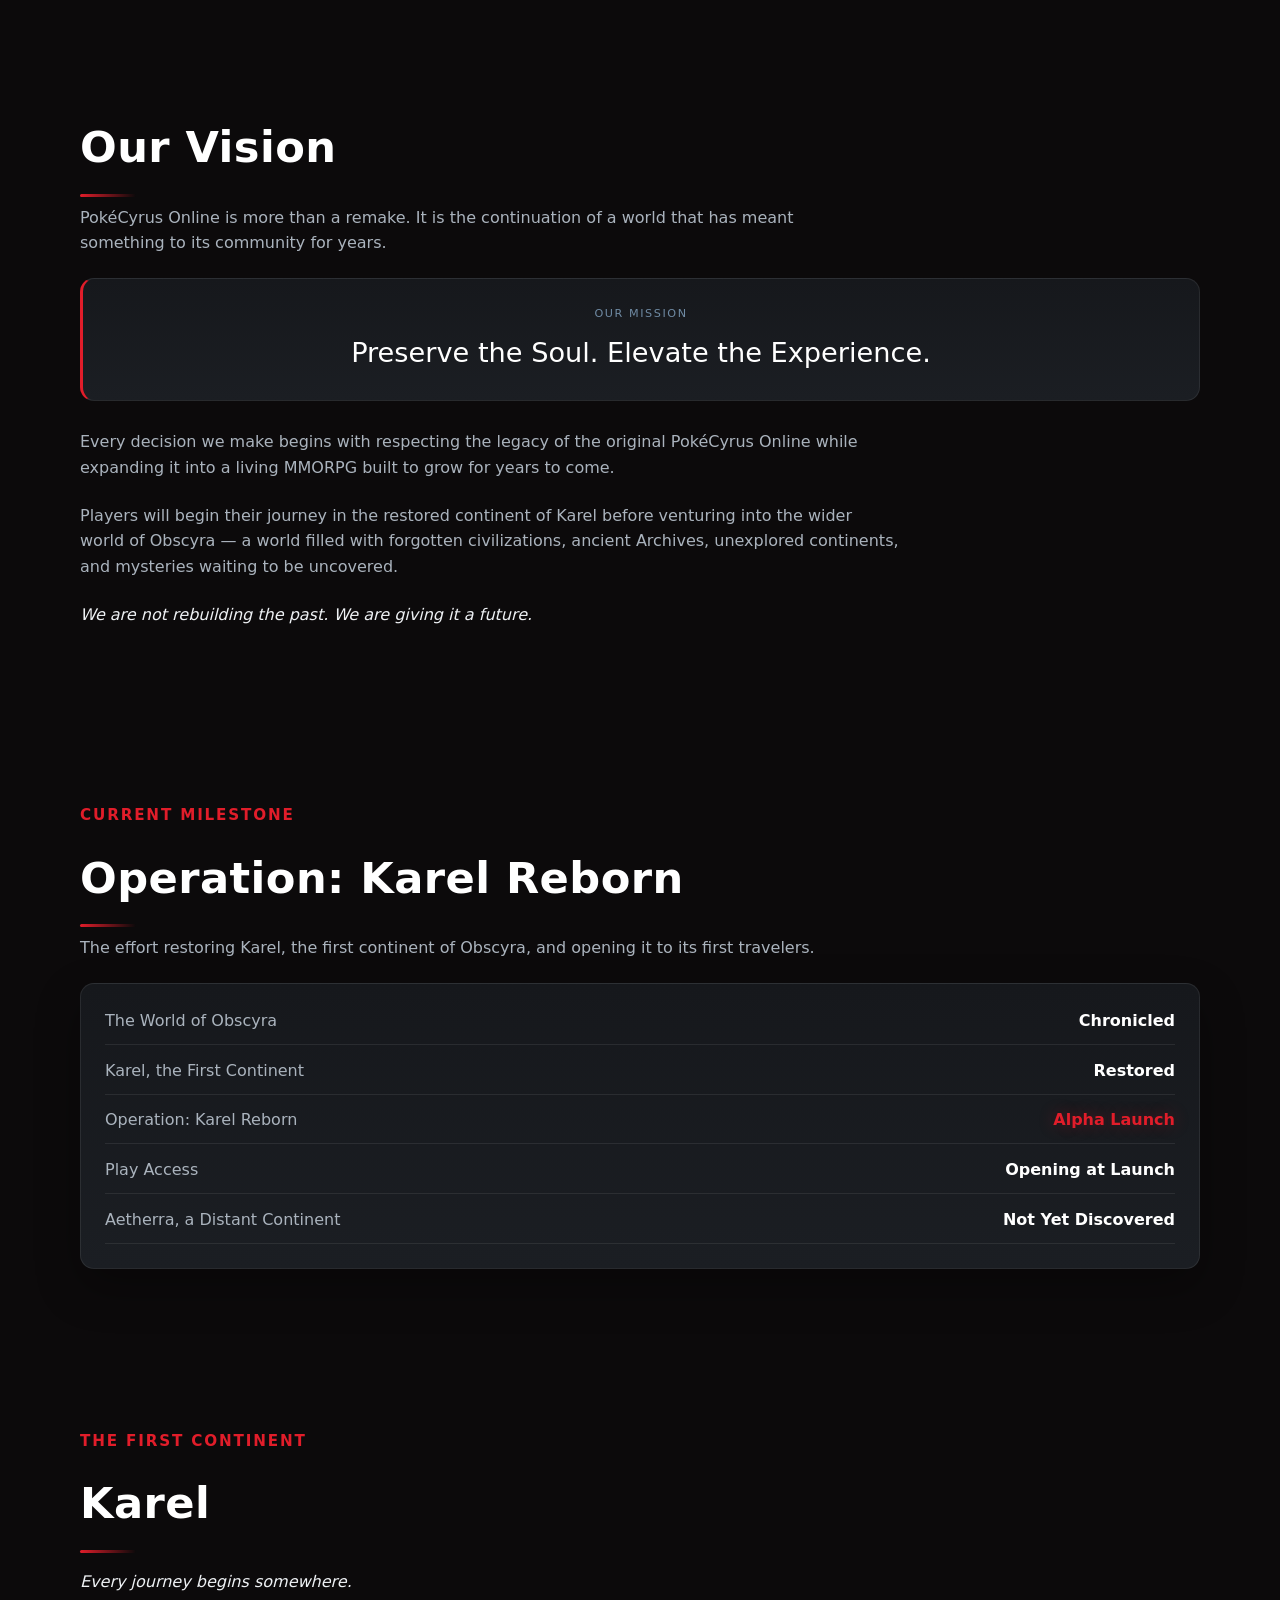
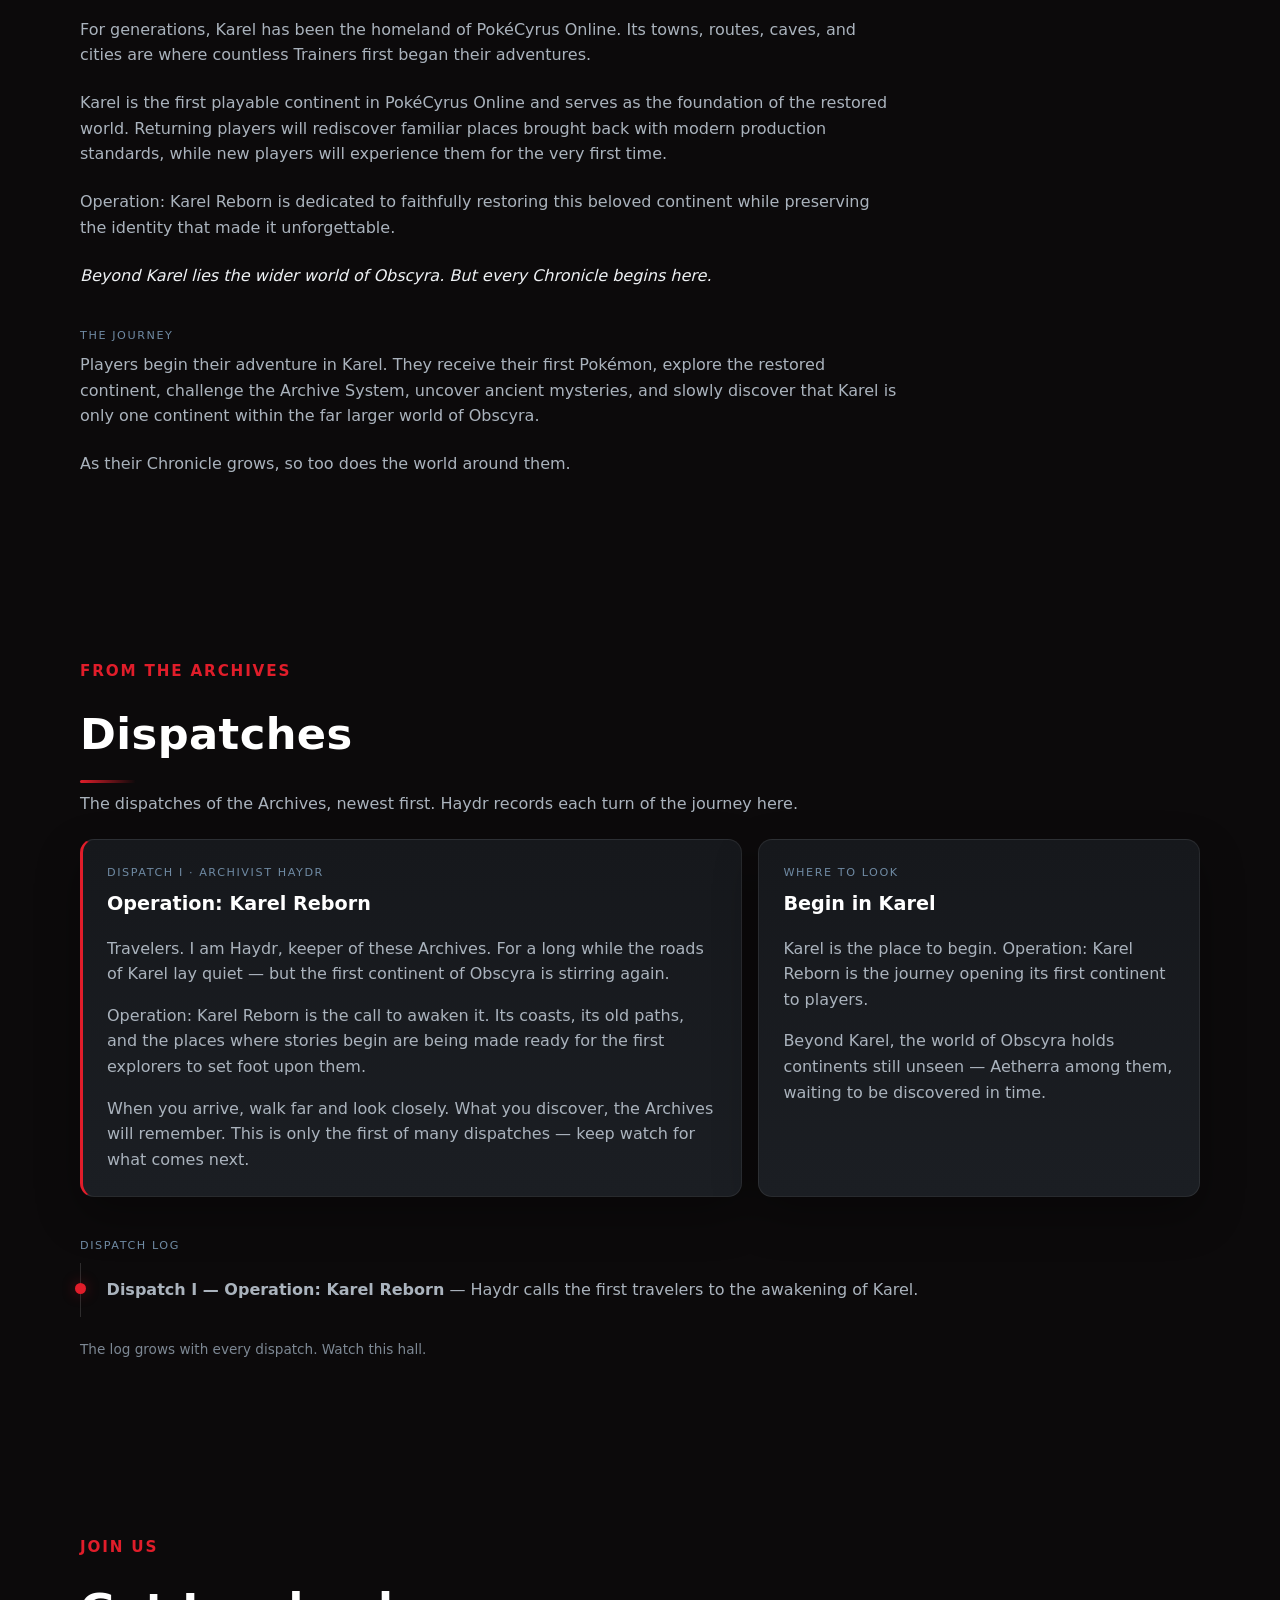
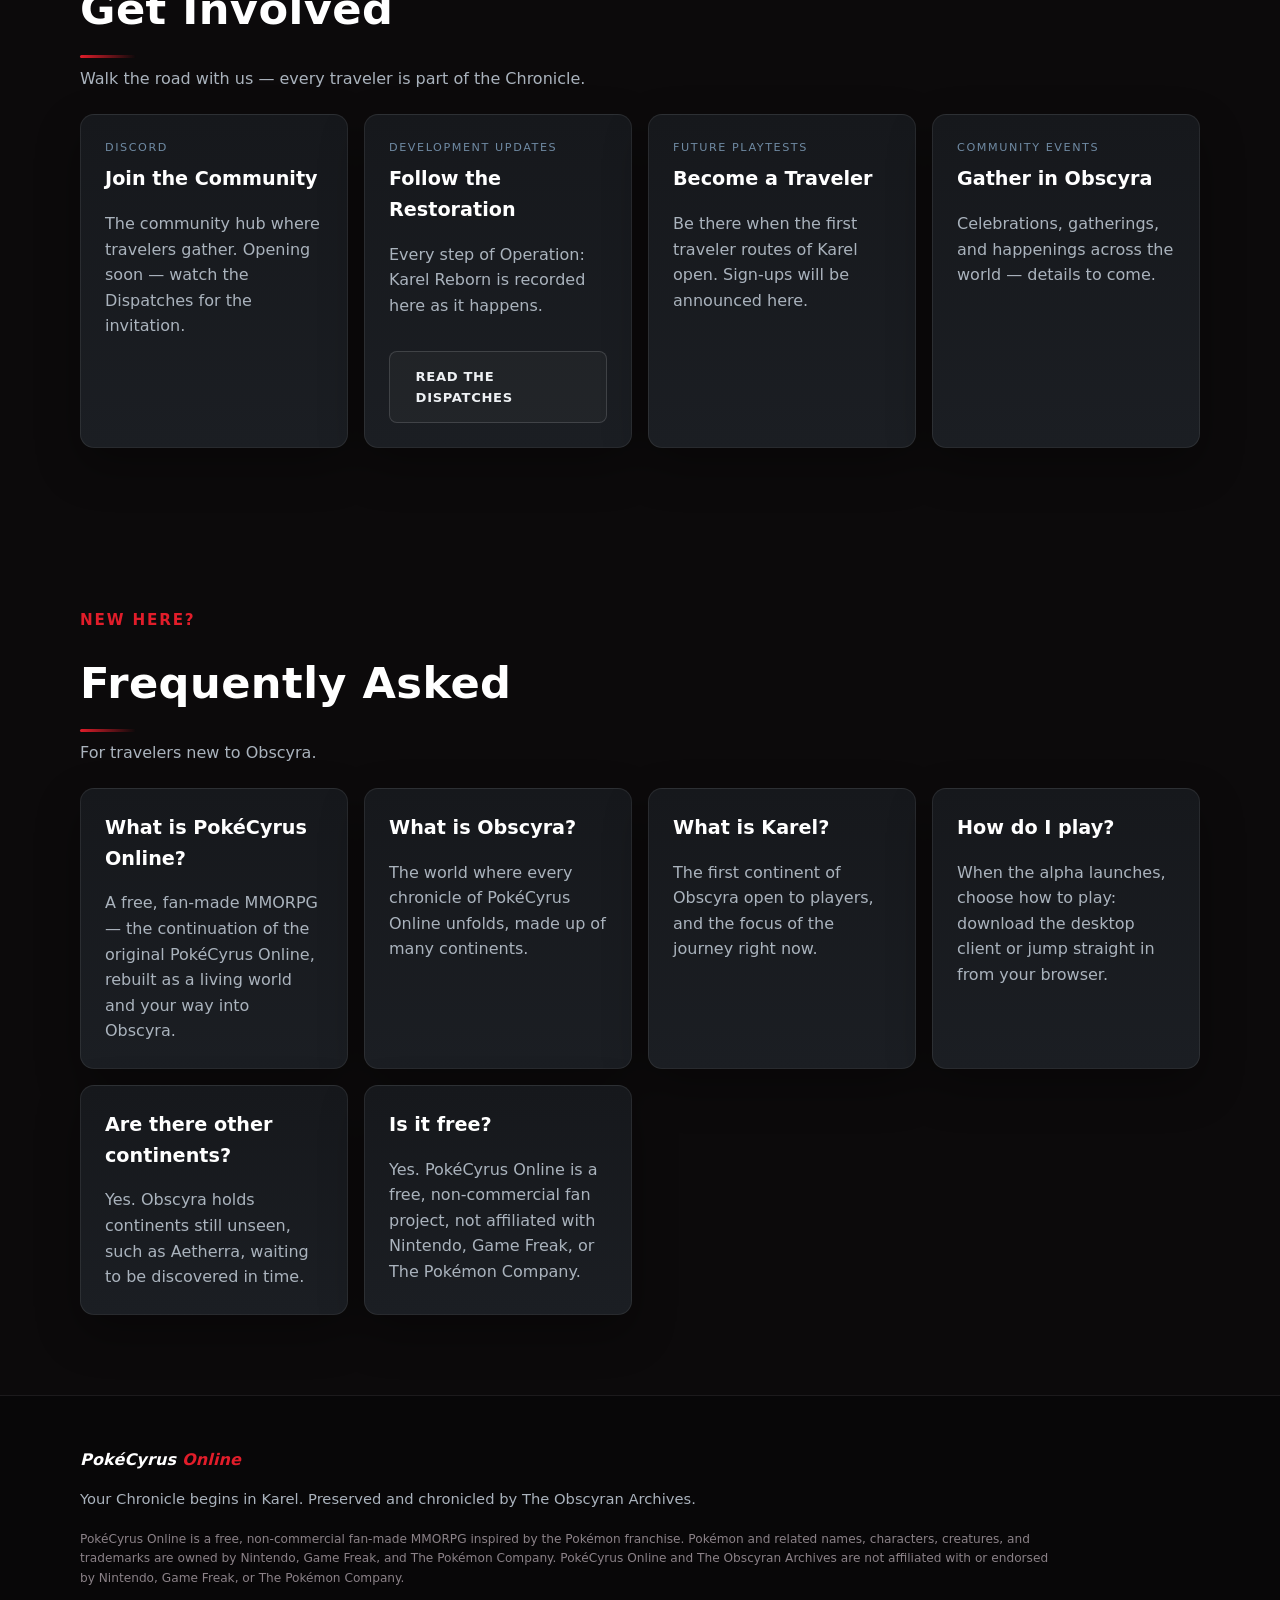
==== commit d0f3d836: "Manual release trigger + shorter, honest countdown Introduce a single PCO_LIVE switch that controls " ====
--- a/index.html
+++ b/index.html
@@ -643,12 +643,20 @@
   </footer>
 
   <script>
+    /* ===== ALPHA RELEASE — MANUAL TRIGGER =====
+       PCO_LIVE is the single switch for going live. It stays false until the Alpha
+       is confirmed fun & playable; set it to true and redeploy to release. When
+       true it enables every Play/download button AND flips the countdown to "LIVE".
+       The countdown below is only a soft "launching soon" indicator — its reaching
+       zero does NOT release the Alpha. */
+    window.PCO_LIVE = false;
+  </script>
+
+  <script>
     (function () {
-      /* ===== ALPHA LAUNCH COUNTDOWN =====
-         PLACEHOLDER TARGET — replace the value below with the exact launch instant.
-         Use ISO 8601 with a timezone offset, e.g. "2026-07-27T18:00:00-04:00" (6pm EDT)
-         or a UTC time like "2026-07-27T22:00:00Z". Currently set to ~48h from build time. */
-      var LAUNCH = new Date("2026-07-27T03:00:00Z");
+      /* Countdown target — a soft "launching soon" indicator, adjustable freely.
+         The real go-live is the manual PCO_LIVE trigger above, not this timer. */
+      var LAUNCH = new Date("2026-07-26T15:00:00Z");
 
       var byId = function (id) { return document.getElementById(id); };
       var elDays = byId("cd-days"), elHours = byId("cd-hours"),
@@ -657,15 +665,26 @@
 
       function pad(n) { return (n < 10 ? "0" : "") + n; }
 
+      function showMsg(html) {
+        if (wrap) { wrap.style.display = "none"; }
+        if (live) { live.style.display = "block"; live.innerHTML = html; }
+      }
+
       function tick() {
+        if (window.PCO_LIVE) {
+          showMsg('The Alpha is <strong>LIVE</strong> — choose how to play below.');
+          clearInterval(timer);
+          return;
+        }
         var diff = LAUNCH.getTime() - Date.now();
         if (isNaN(diff)) { return; }
         if (diff <= 0) {
-          if (wrap) { wrap.style.display = "none"; }
-          if (live) { live.style.display = "block"; }
-          clearInterval(timer);
+          /* countdown elapsed but not released yet — stay honest, keep watching */
+          showMsg('Launching soon — final checks underway.');
           return;
         }
+        if (wrap) { wrap.style.display = ""; }
+        if (live) { live.style.display = "none"; }
         var s = Math.floor(diff / 1000);
         var d = Math.floor(s / 86400); s -= d * 86400;
         var h = Math.floor(s / 3600); s -= h * 3600;
@@ -686,8 +705,9 @@
       /* ===== PLAY / DOWNLOAD BUTTONS =====
          ALPHA GATE: all download and browser buttons must stay DISABLED until
          Alpha launch. While `enabled` is false, no live links are placed in the
-         page — only disabled "Available at Launch" placeholders. At launch, set
-         `enabled` to true (one change) to activate every button.
+         page — only disabled "Available at Launch" placeholders. Enabling is
+         driven by the PCO_LIVE manual trigger above — flip that to true (and
+         redeploy) to activate every button at Alpha release.
 
          Download URLs come from the launcher manifest (v0.3.0):
          https://play.theobscyranarchives.net/client/latest.json
@@ -695,7 +715,7 @@
          served with an Access-Control-Allow-Origin header, this page could fetch
          it live so the links always track the latest build). */
       var PLAY = {
-        enabled: false,
+        enabled: !!window.PCO_LIVE,
         browser: "https://play.theobscyranarchives.net/",
         downloads: [
           { label: "Windows",             sub: "Installer (.exe)", url: "https://play.theobscyranarchives.net/client/PokeCyrus.Online_0.3.0_x64-setup.exe" },
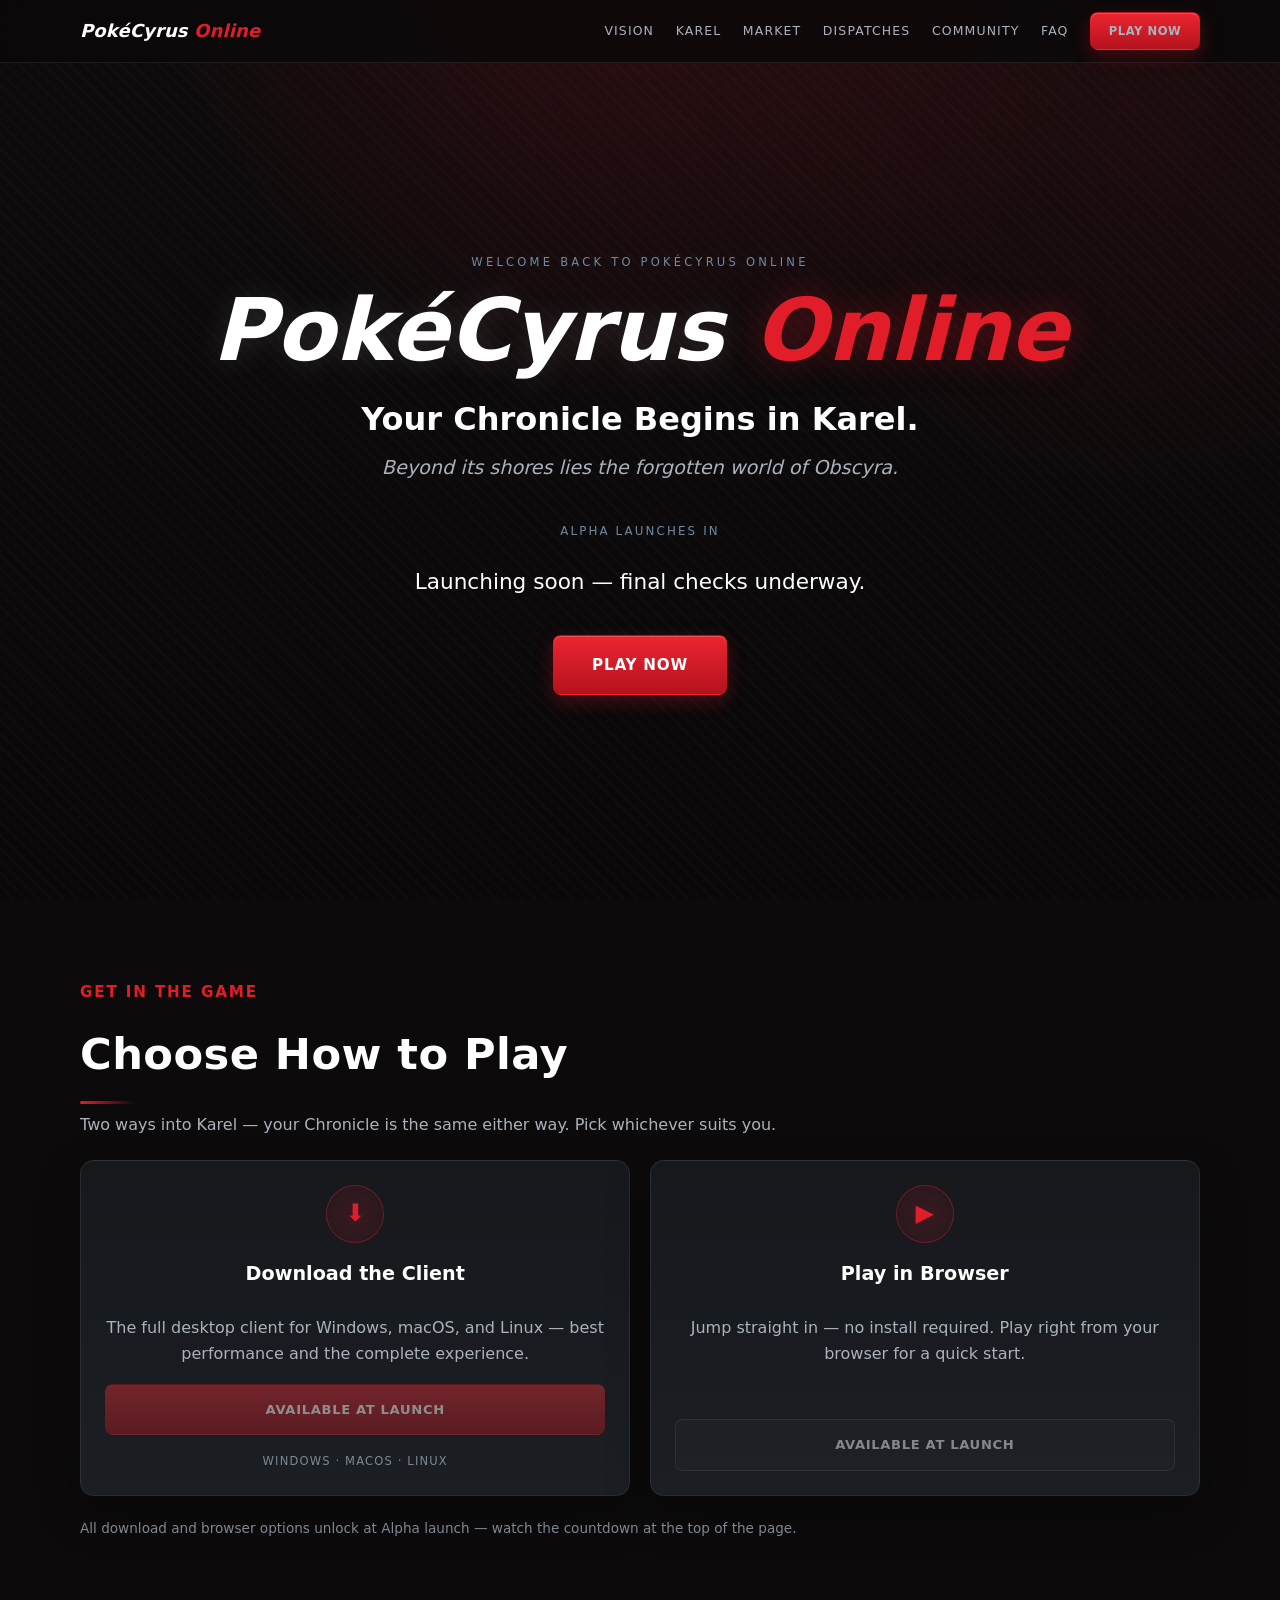
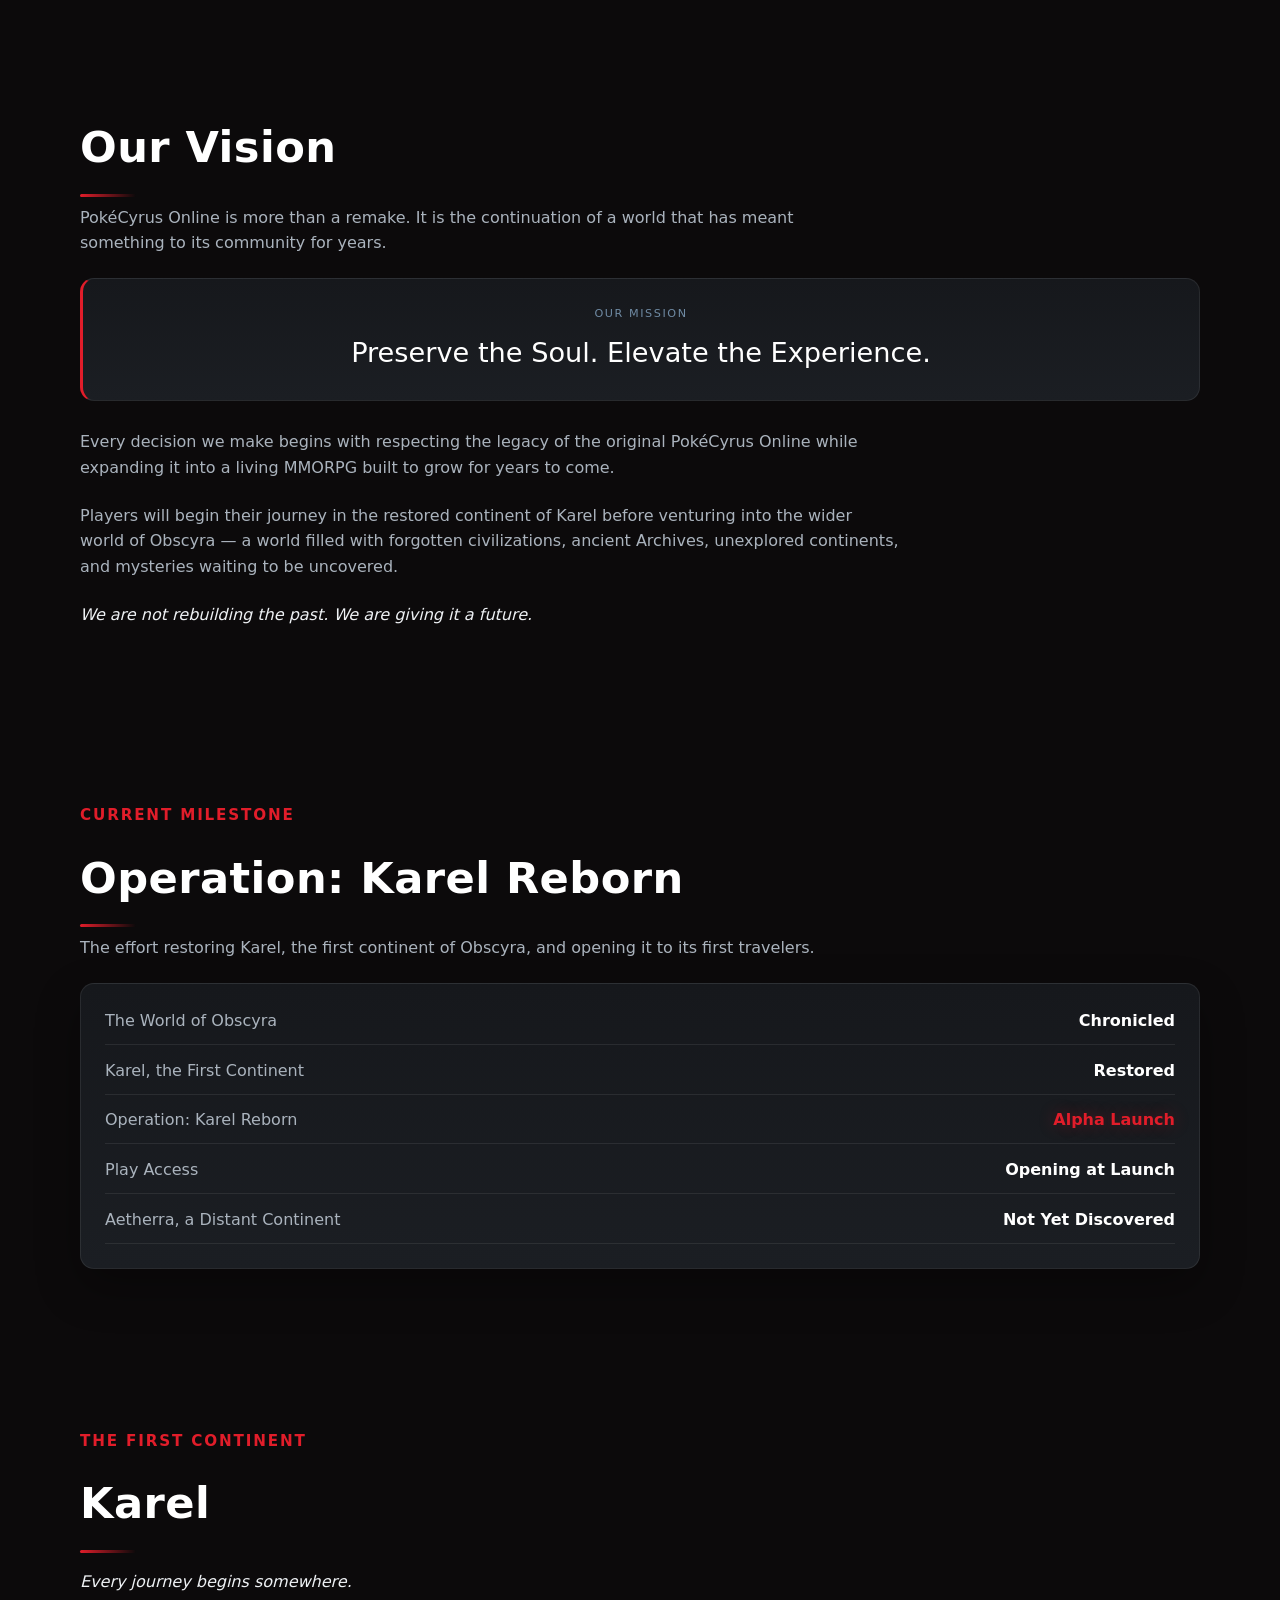
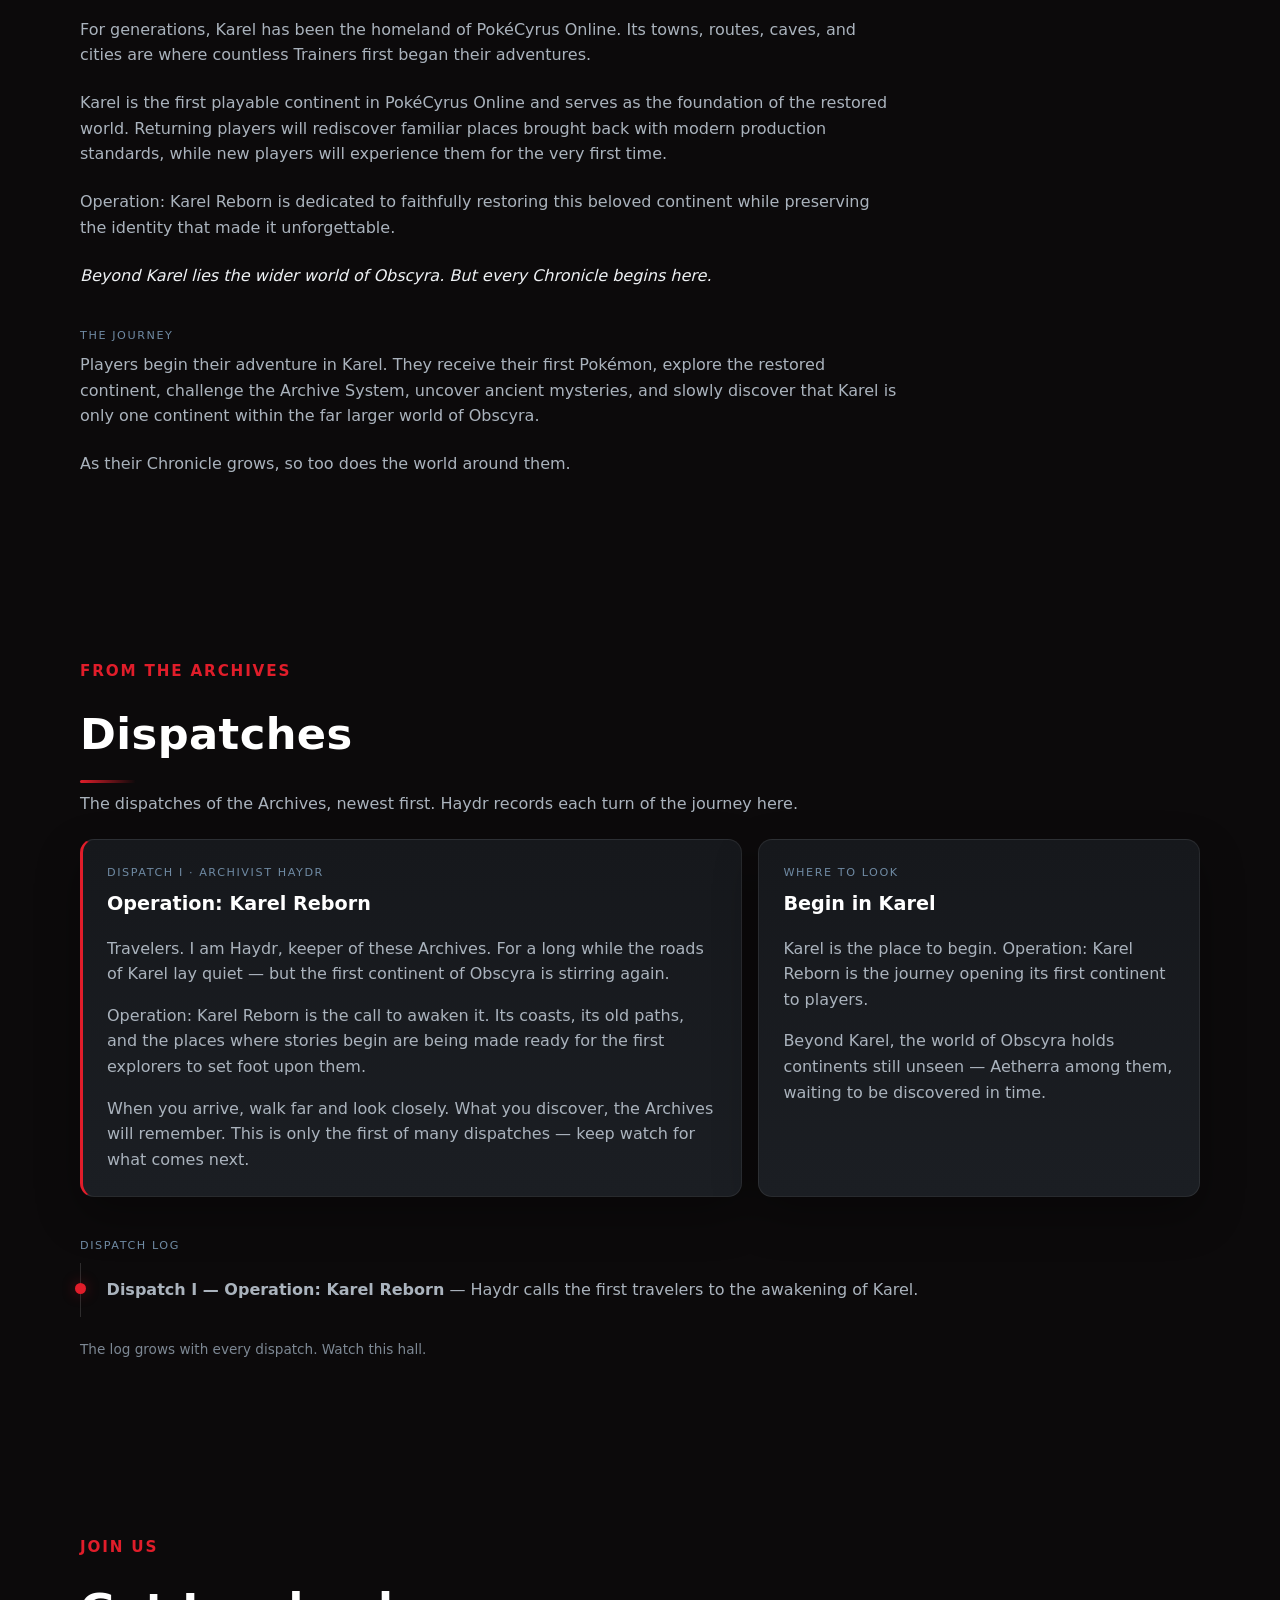
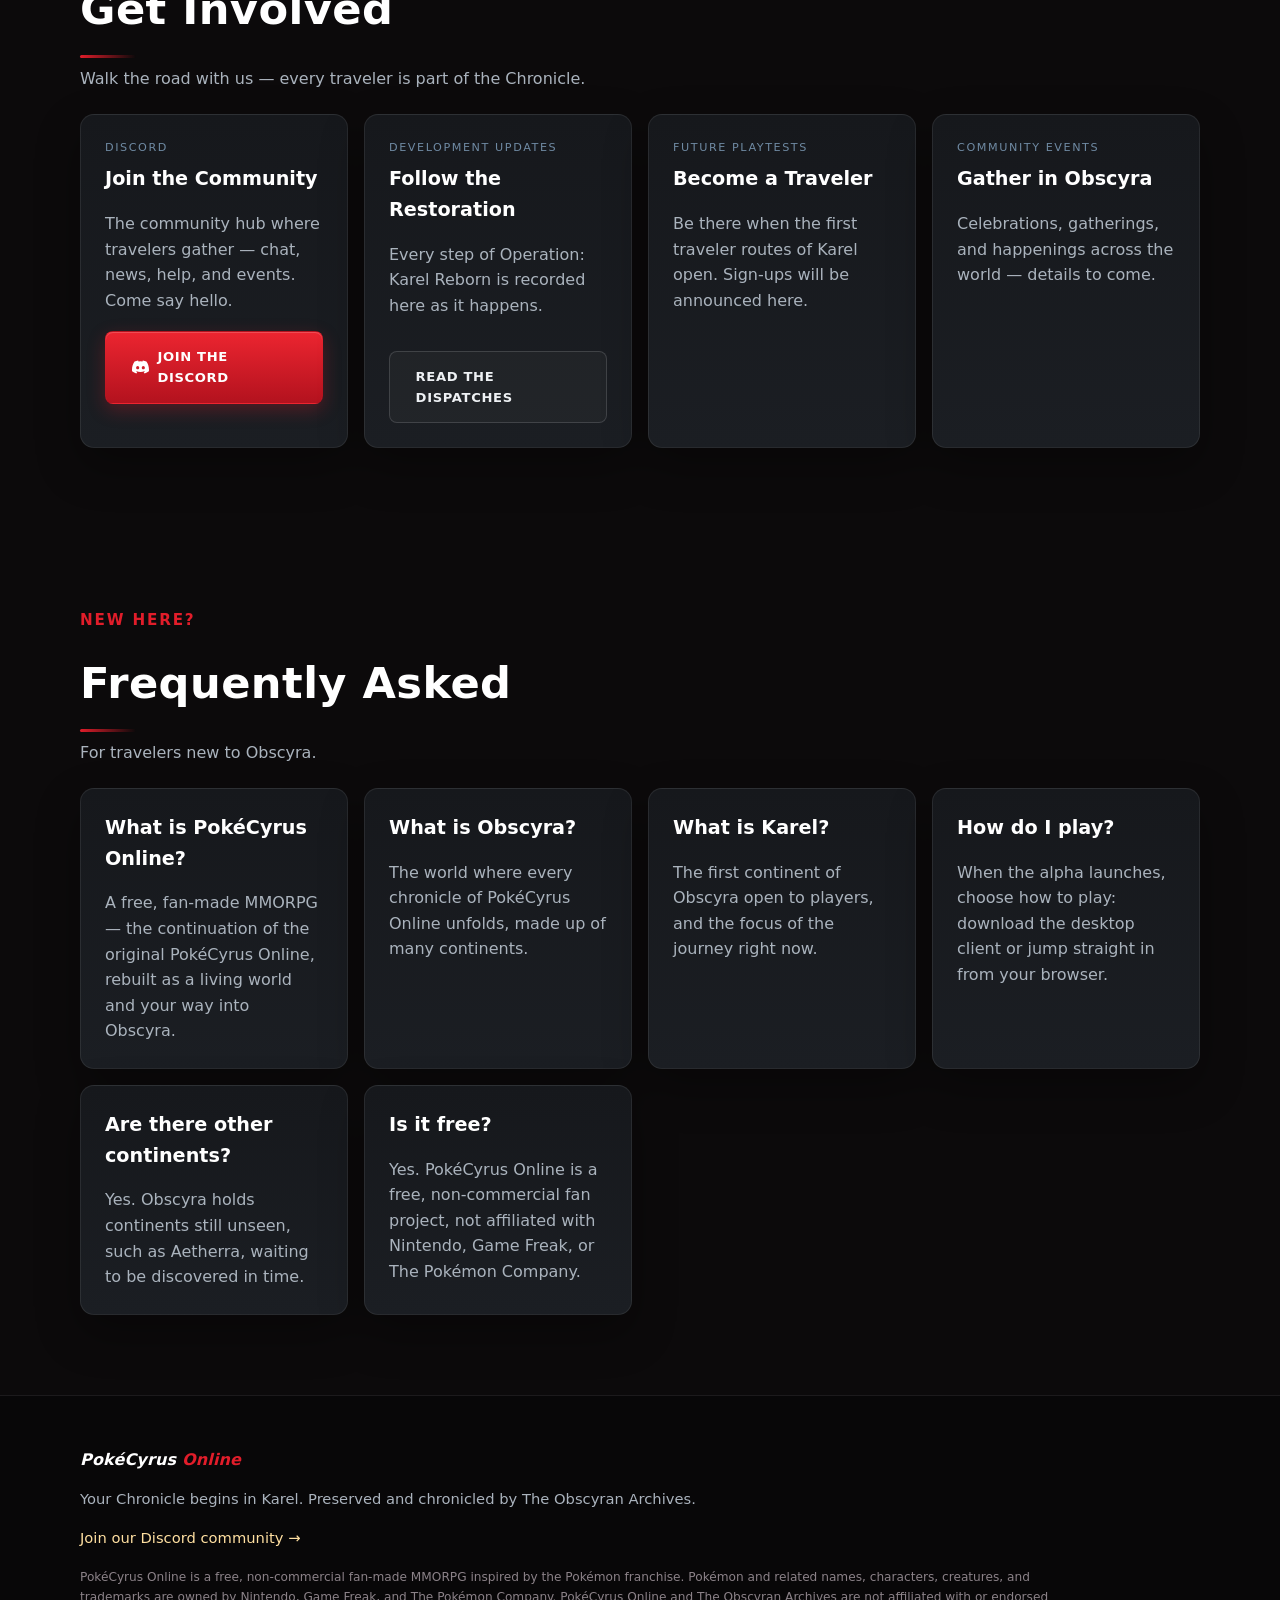
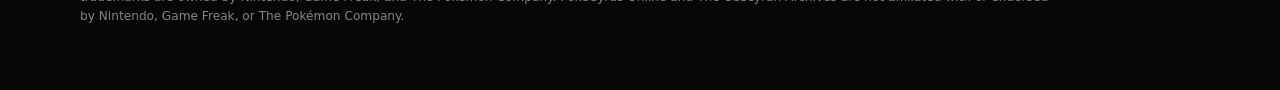
==== commit 245e3749: "Add active community Discord invite link Turn the Get Involved "Discord" card into a live "Join the " ====
--- a/index.html
+++ b/index.html
@@ -566,8 +566,13 @@
           <div class="card">
             <div class="label">Discord</div>
             <h3>Join the Community</h3>
-            <p>The community hub where travelers gather. Opening soon — watch the Dispatches for the invitation.</p>
-            <!-- TODO: when ready, add: <p><a class="btn btn-red" href="DISCORD_INVITE_URL" style="margin-top:1rem;">Join the Discord</a></p> -->
+            <p>The community hub where travelers gather — chat, news, help, and events. Come say hello.</p>
+            <p style="margin-top:1.1rem;">
+              <a class="btn btn-red" href="https://discord.com/invite/rmTHCNPzrq" target="_blank" rel="noopener" style="display:inline-flex; align-items:center; gap:.55rem;">
+                <svg viewBox="0 0 24 24" width="18" height="18" fill="currentColor" aria-hidden="true"><path d="M20.317 4.369a19.79 19.79 0 0 0-4.885-1.515.074.074 0 0 0-.079.037c-.21.375-.444.864-.608 1.25a18.27 18.27 0 0 0-5.487 0 12.64 12.64 0 0 0-.617-1.25.077.077 0 0 0-.079-.037A19.736 19.736 0 0 0 3.677 4.369a.07.07 0 0 0-.032.027C.533 9.046-.32 13.58.099 18.057a.082.082 0 0 0 .031.057 19.9 19.9 0 0 0 5.993 3.03.078.078 0 0 0 .084-.028c.462-.63.874-1.295 1.226-1.994a.076.076 0 0 0-.041-.106 13.107 13.107 0 0 1-1.872-.892.077.077 0 0 1-.008-.128c.126-.094.252-.192.372-.291a.074.074 0 0 1 .077-.01c3.928 1.793 8.18 1.793 12.062 0a.074.074 0 0 1 .078.009c.12.099.246.198.373.292a.077.077 0 0 1-.006.127 12.3 12.3 0 0 1-1.873.891.077.077 0 0 0-.041.107c.36.698.772 1.362 1.225 1.993a.076.076 0 0 0 .084.028 19.839 19.839 0 0 0 6.002-3.03.077.077 0 0 0 .032-.054c.5-5.177-.838-9.674-3.549-13.66a.061.061 0 0 0-.031-.03zM8.02 15.331c-1.183 0-2.157-1.086-2.157-2.419 0-1.333.955-2.42 2.157-2.42 1.21 0 2.176 1.096 2.157 2.42 0 1.333-.956 2.42-2.157 2.42zm7.975 0c-1.183 0-2.157-1.086-2.157-2.419 0-1.333.955-2.42 2.157-2.42 1.21 0 2.176 1.096 2.157 2.42 0 1.333-.946 2.42-2.157 2.42z"/></svg>
+                Join the Discord
+              </a>
+            </p>
           </div>
           <div class="card">
             <div class="label">Development Updates</div>
@@ -633,6 +638,7 @@
     <div class="wrap">
       <div class="brand"><span class="pc">PokéCyrus</span> <span class="on">Online</span></div>
       <p>Your Chronicle begins in Karel. Preserved and chronicled by The Obscyran Archives.</p>
+      <p><a href="https://discord.com/invite/rmTHCNPzrq" target="_blank" rel="noopener" style="color: var(--gold2, #ffe0a1);">Join our Discord community →</a></p>
 
       <p class="disclaimer">
         PokéCyrus Online is a free, non-commercial fan-made MMORPG inspired by the Pokémon franchise.
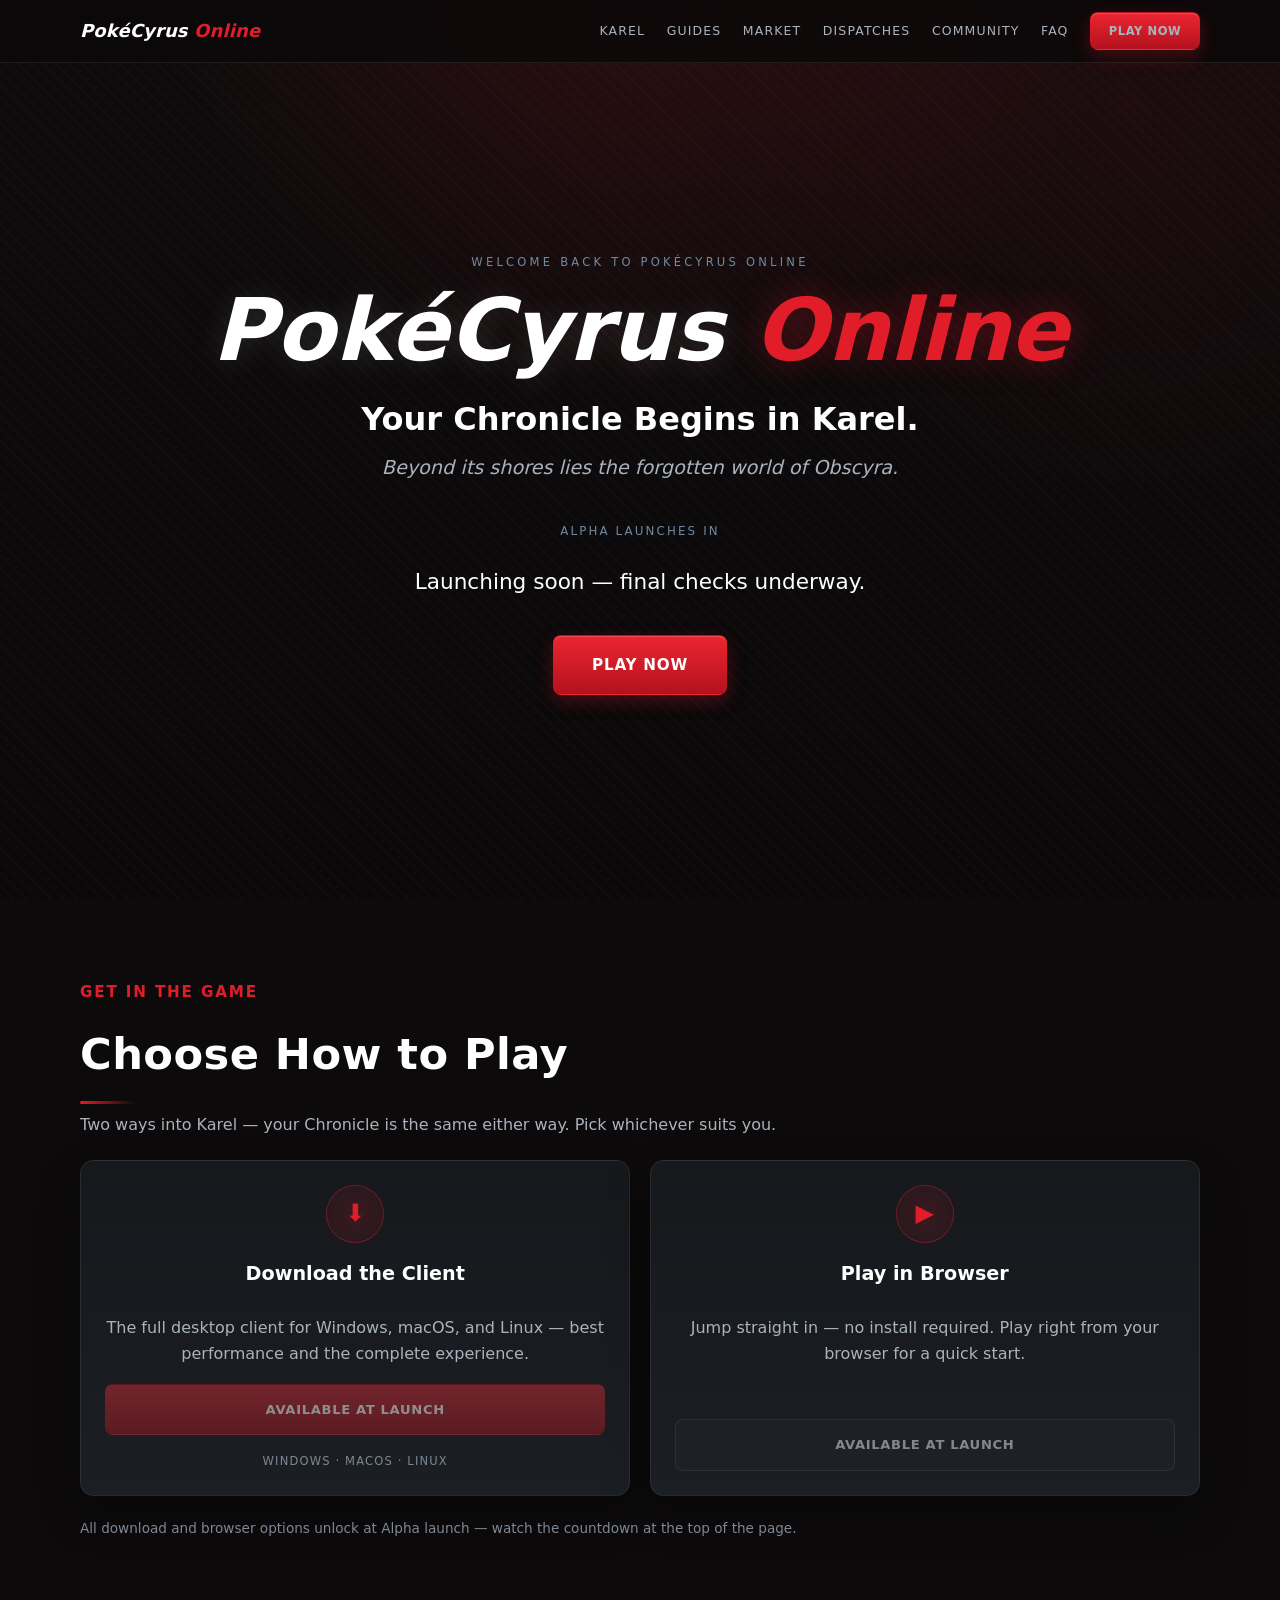
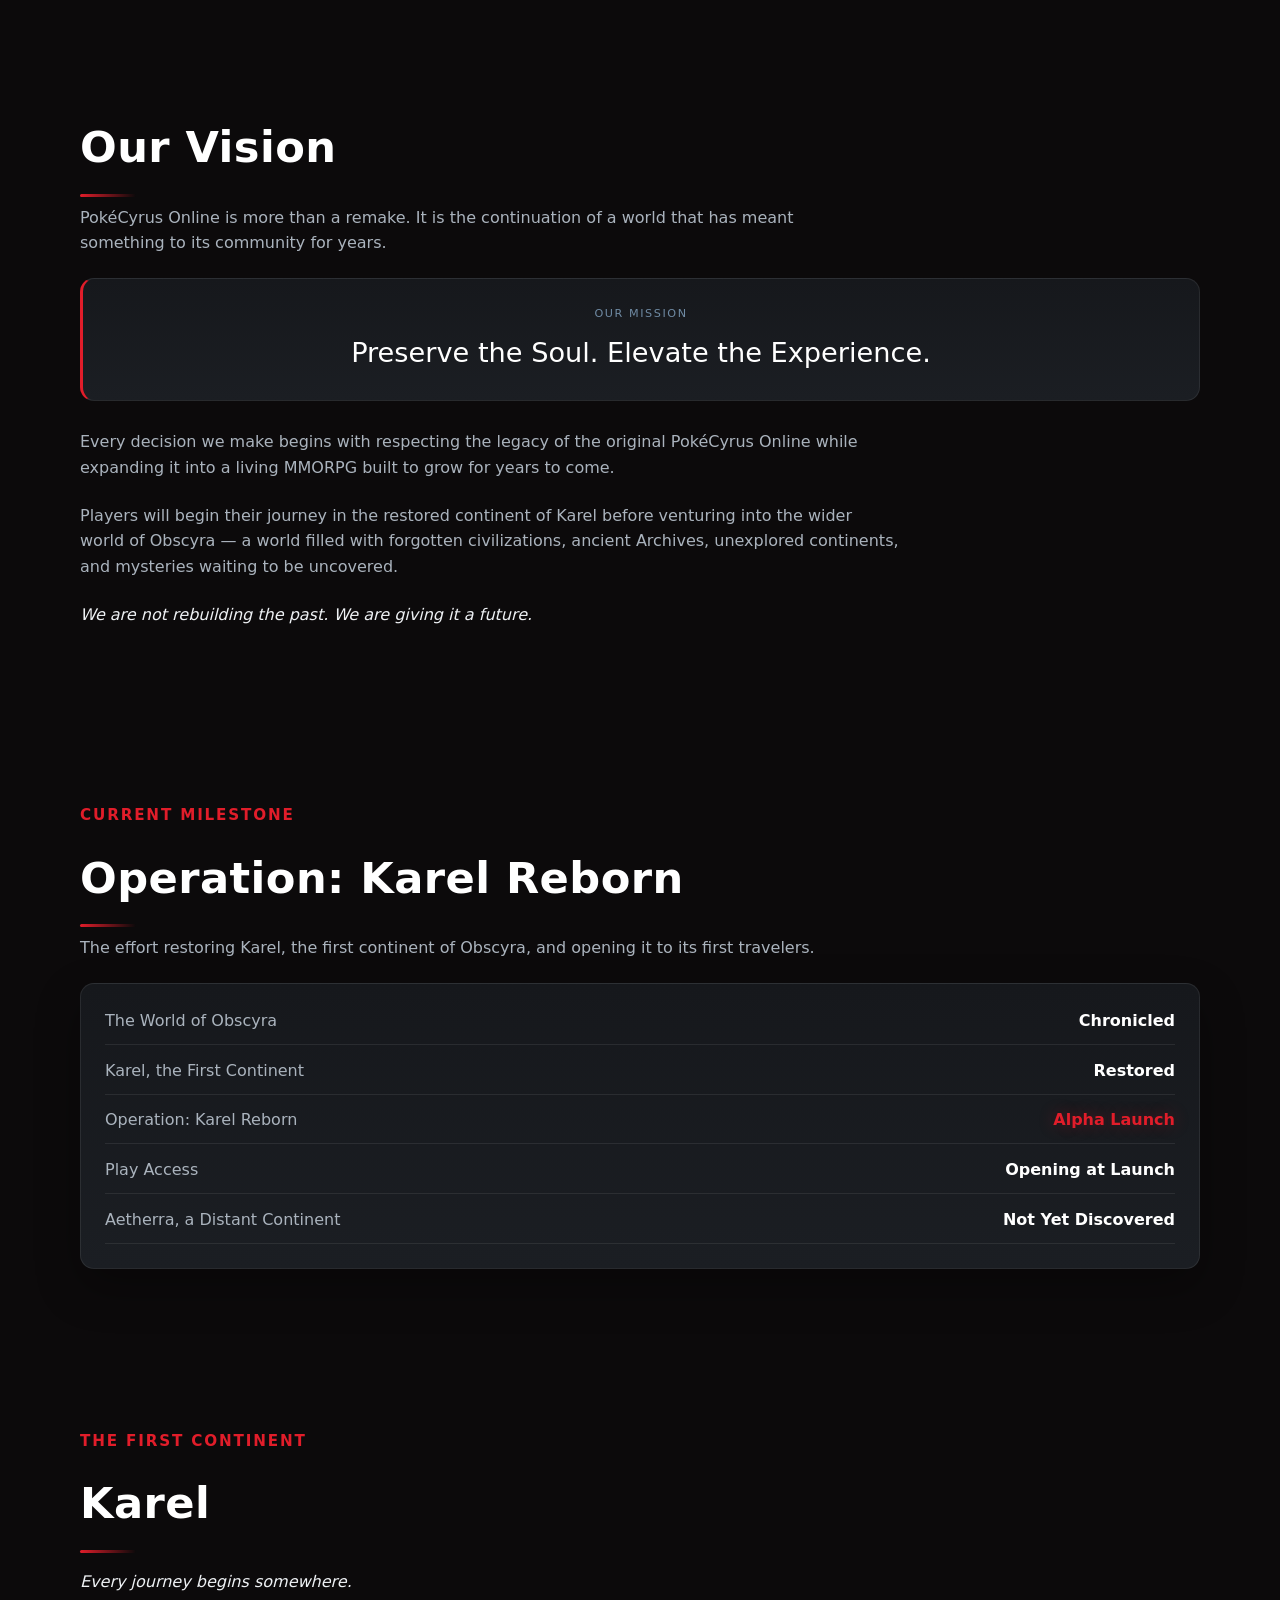
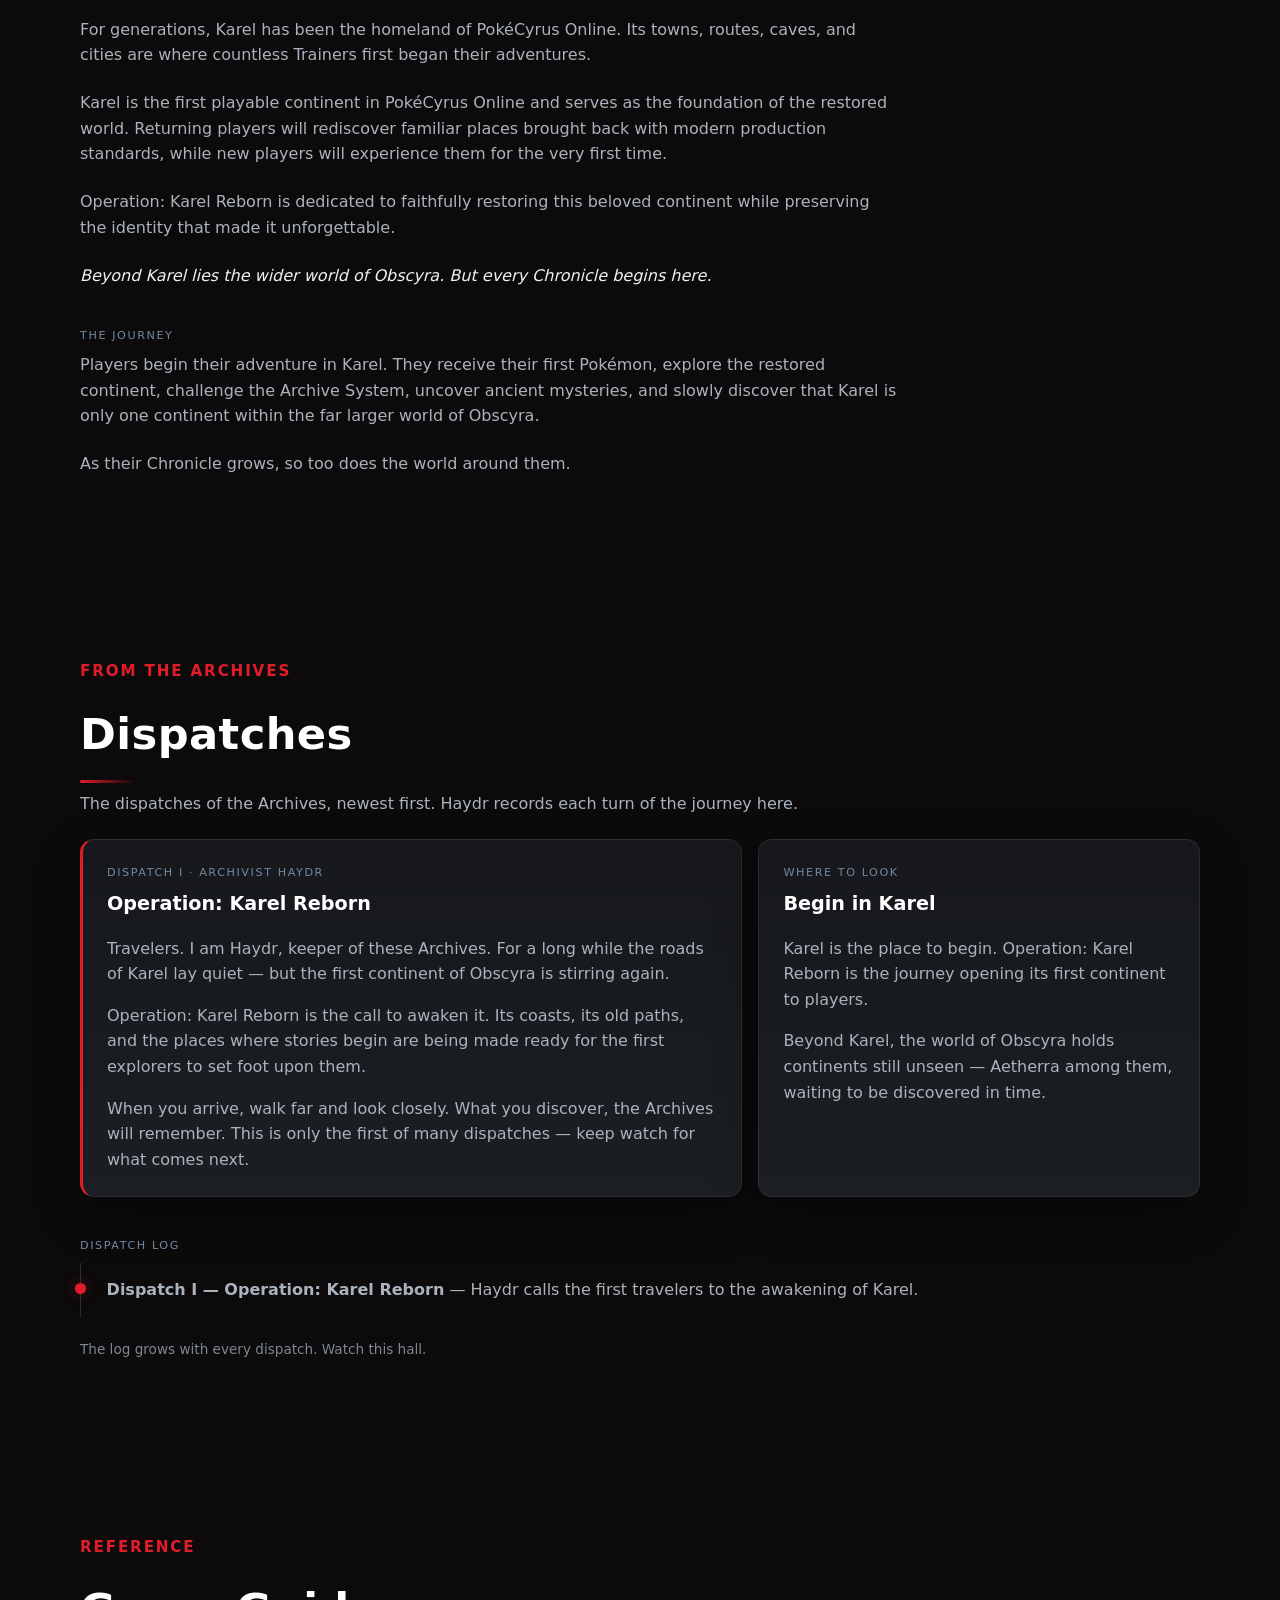
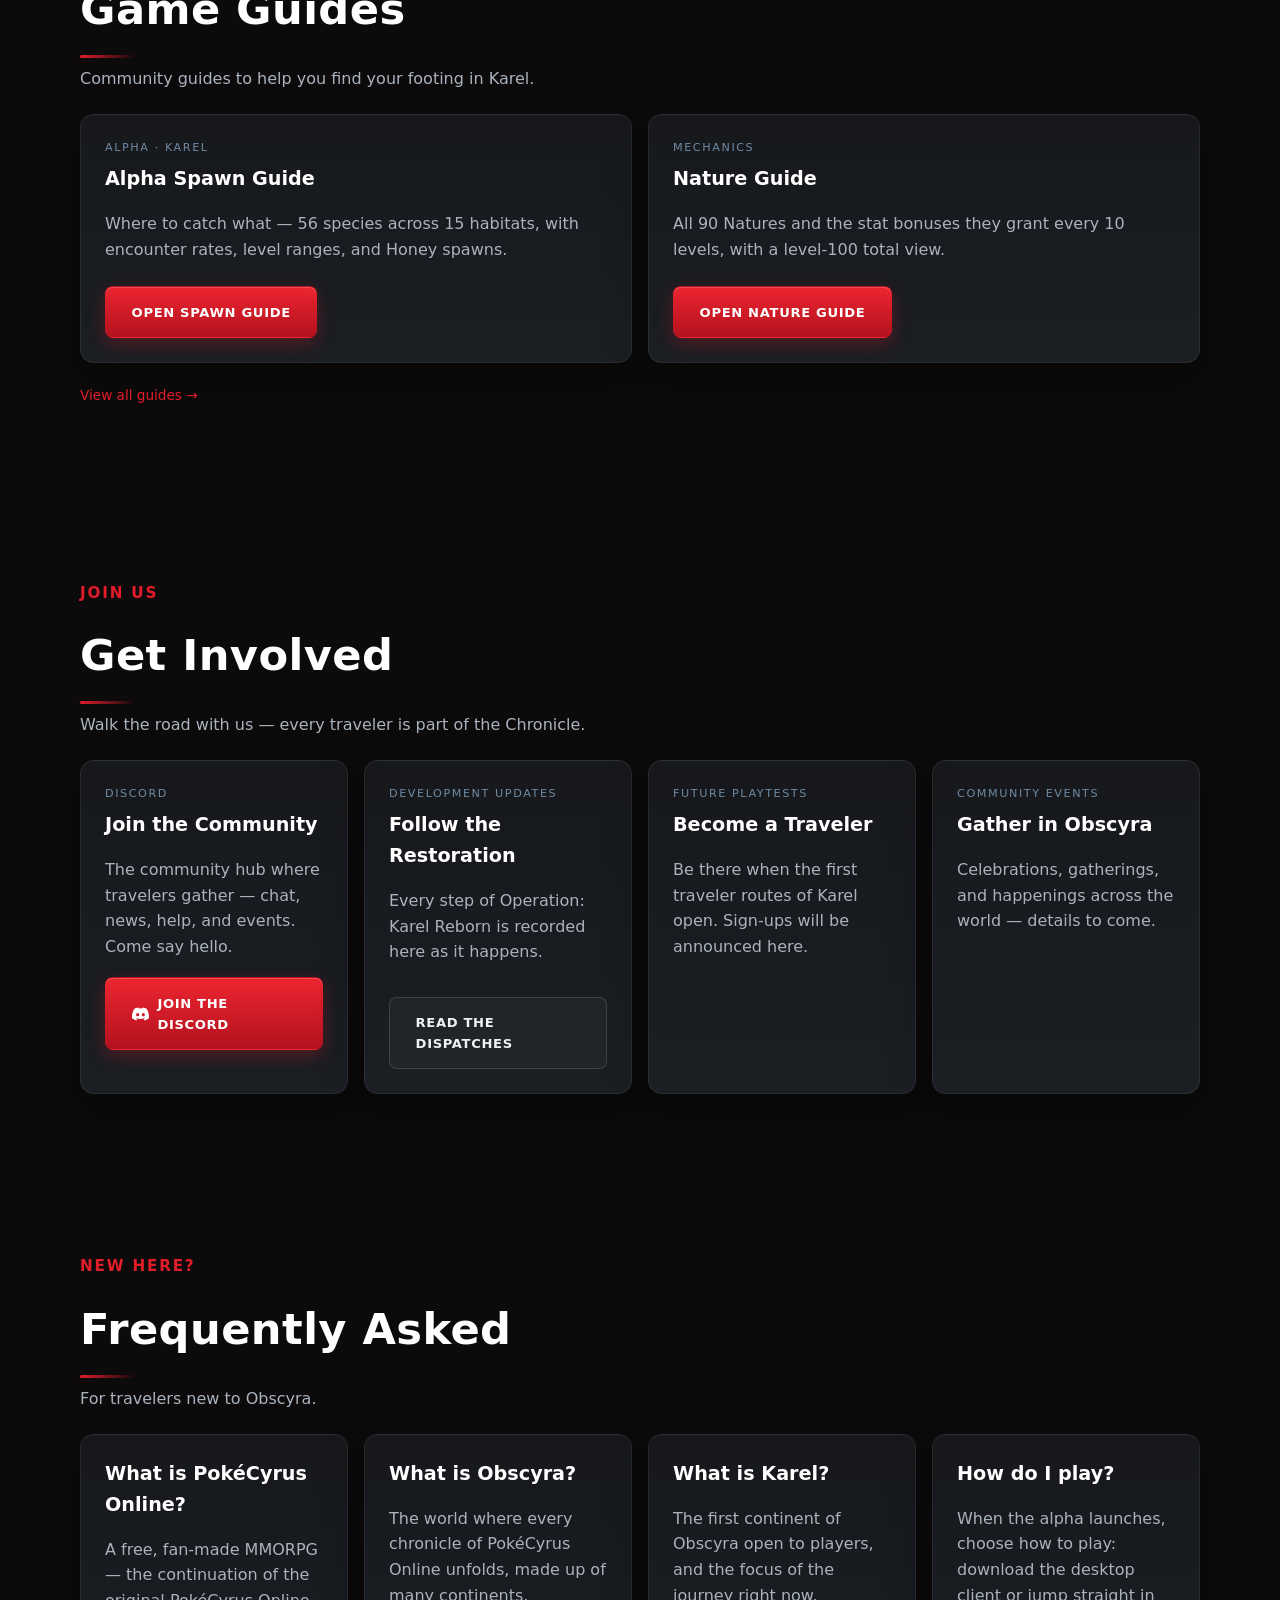
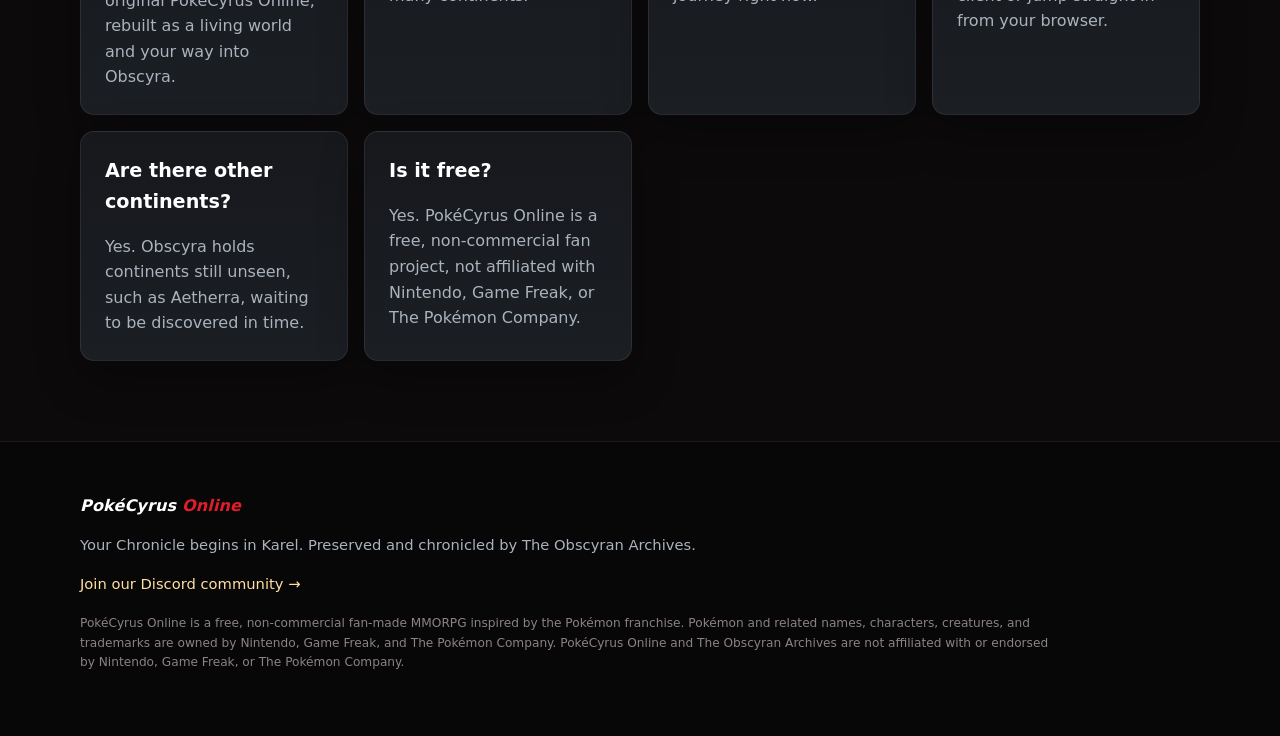
==== commit 3bf8cacd: "Add Game Guides: Alpha Spawn Guide and Nature Guide New /guides hub plus two rendered guide pages: -" ====
--- a/index.html
+++ b/index.html
@@ -374,8 +374,8 @@
     <div class="nav">
       <div class="brand"><span class="pc">PokéCyrus</span> <span class="on">Online</span></div>
       <div class="links">
-        <a href="#vision">Vision</a>
         <a href="#karel">Karel</a>
+        <a href="#guides">Guides</a>
         <a href="/market">Market</a>
         <a href="#dispatch">Dispatches</a>
         <a href="#community">Community</a>
@@ -550,6 +550,30 @@
           <li><strong>Dispatch I — Operation: Karel Reborn</strong> — Haydr calls the first travelers to the awakening of Karel.</li>
         </ul>
         <p class="section-note">The log grows with every dispatch. Watch this hall.</p>
+      </div>
+    </section>
+
+    <!-- ===== Game Guides ===== -->
+    <section class="section" id="guides">
+      <div class="wrap">
+        <p class="section-sub">Reference</p>
+        <h2 class="section-title">Game Guides</h2>
+        <p class="section-intro">Community guides to help you find your footing in Karel.</p>
+        <div class="grid">
+          <div class="card">
+            <div class="label">Alpha · Karel</div>
+            <h3>Alpha Spawn Guide</h3>
+            <p>Where to catch what — 56 species across 15 habitats, with encounter rates, level ranges, and Honey spawns.</p>
+            <p><a class="btn btn-red" href="/guides/spawns" style="margin-top:.5rem;">Open Spawn Guide</a></p>
+          </div>
+          <div class="card">
+            <div class="label">Mechanics</div>
+            <h3>Nature Guide</h3>
+            <p>All 90 Natures and the stat bonuses they grant every 10 levels, with a level-100 total view.</p>
+            <p><a class="btn btn-red" href="/guides/natures" style="margin-top:.5rem;">Open Nature Guide</a></p>
+          </div>
+        </div>
+        <p class="section-note"><a href="/guides" style="color:var(--red);">View all guides →</a></p>
       </div>
     </section>
 
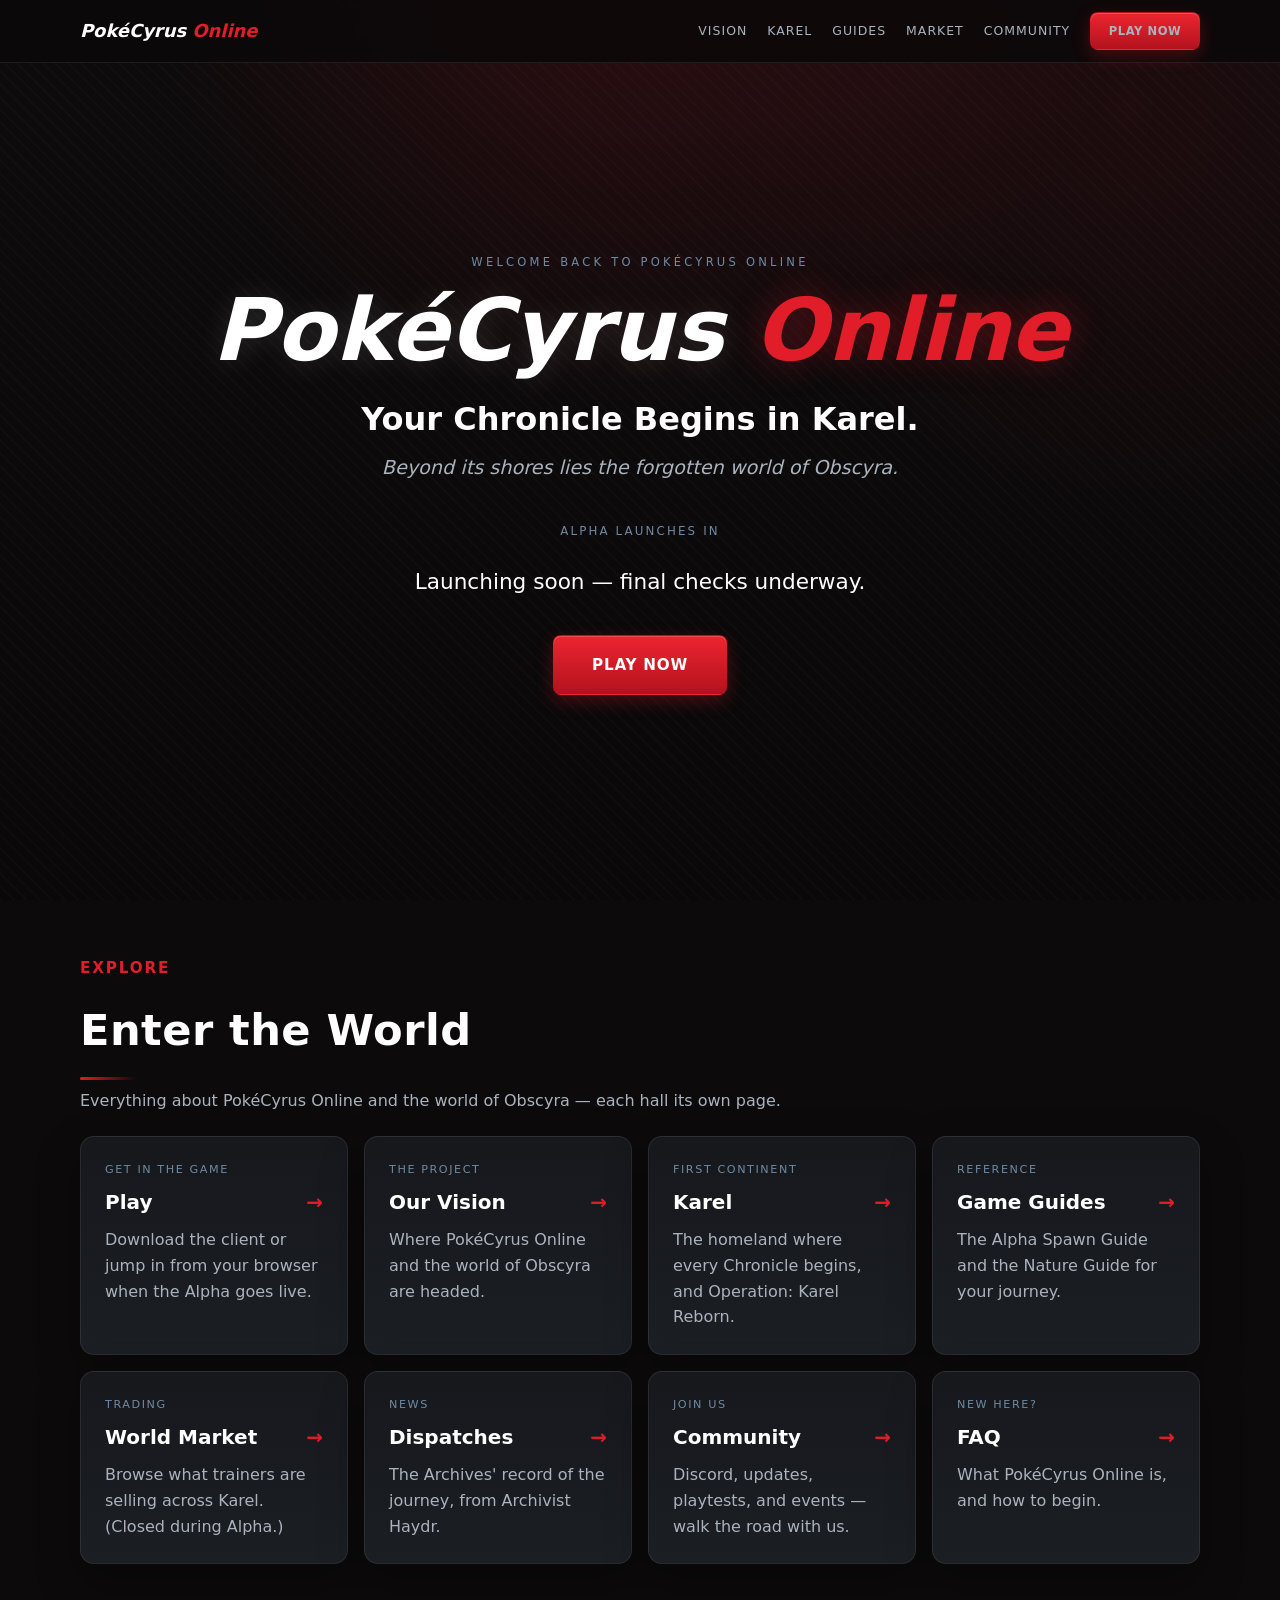
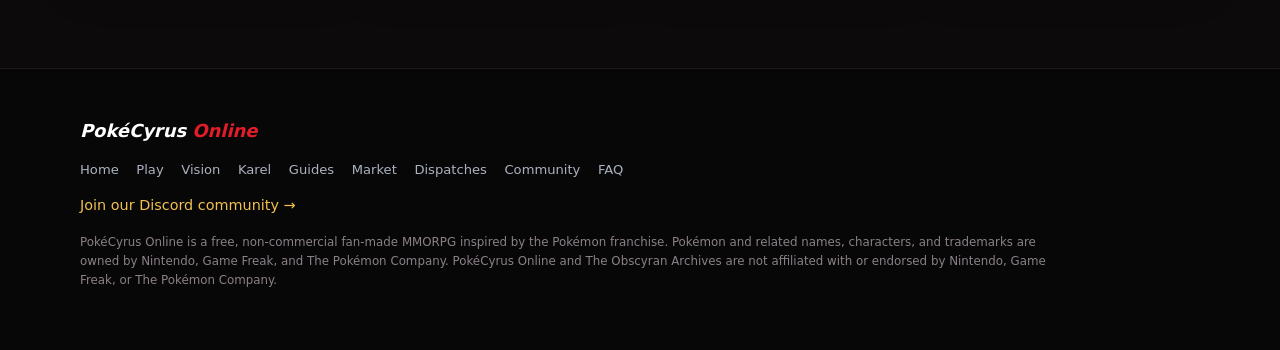
==== commit 65155785: "Restructure into a multi-page site with shared chrome Split the single-scroll homepage into dedicate" ====
--- a/index.html
+++ b/index.html
@@ -6,388 +6,20 @@
   <title>PokéCyrus Online</title>
   <meta name="description" content="PokéCyrus Online — a free, fan-made MMORPG. Alpha launching soon. Your Chronicle begins in Karel, the first continent of the world of Obscyra." />
   <meta name="theme-color" content="#0c0a0b" />
-  <meta name="robots" content="index, follow" />
   <link rel="canonical" href="https://theobscyranarchives.net/" />
-
-  <!-- Open Graph / social sharing -->
   <meta property="og:type" content="website" />
   <meta property="og:site_name" content="PokéCyrus Online" />
   <meta property="og:title" content="PokéCyrus Online — Alpha Launch" />
   <meta property="og:description" content="A free, fan-made MMORPG. Your Chronicle begins in Karel. Alpha launching soon — play in your browser or download the client." />
   <meta property="og:url" content="https://theobscyranarchives.net/" />
   <meta name="twitter:card" content="summary" />
-  <meta name="twitter:title" content="PokéCyrus Online — Alpha Launch" />
-  <meta name="twitter:description" content="A free, fan-made MMORPG. Your Chronicle begins in Karel. Alpha launching soon." />
-
-  <!-- Poké Ball favicon (inline SVG, no external asset) -->
   <link rel="icon" href="data:image/svg+xml,%3Csvg xmlns='http://www.w3.org/2000/svg' viewBox='0 0 32 32'%3E%3Ccircle cx='16' cy='16' r='15' fill='%23e11d2a'/%3E%3Cpath d='M1 16a15 15 0 0 0 30 0z' fill='%23f2f3f5'/%3E%3Crect x='1' y='14.5' width='30' height='3' fill='%23111111'/%3E%3Ccircle cx='16' cy='16' r='4.6' fill='%23ffffff' stroke='%23111111' stroke-width='1.6'/%3E%3C/svg%3E" />
-
-  <style>
-    :root {
-      --bg: #0c0a0b;
-      --bg2: #0a0809;
-      --surface: #16181c;
-      --surface2: #1b1e23;
-      --line: rgba(255, 255, 255, 0.08);
-      --line2: rgba(255, 255, 255, 0.14);
-      --red: #e11d2a;
-      --red-bright: #ec2530;
-      --red-deep: #b3121e;
-      --red-glow: rgba(225, 29, 42, 0.35);
-      --text: #eef1f4;
-      --muted: #aab3bd;
-      --steel: #6f8aa3;
-      --dim: #7d8894;
-      --shadow: rgba(0, 0, 0, 0.5);
-    }
-
-    * { box-sizing: border-box; }
-    html { scroll-behavior: smooth; }
-
-    body {
-      margin: 0;
-      color: var(--text);
-      font-family: "Segoe UI", system-ui, -apple-system, Roboto, Helvetica, Arial, sans-serif;
-      line-height: 1.6;
-      background: var(--bg);
-      overflow-x: hidden;
-    }
-
-    /* layered background: red glow + faint diagonal hatch, like the client */
-    body::before {
-      content: "";
-      position: fixed;
-      inset: 0;
-      z-index: 0;
-      pointer-events: none;
-      background:
-        radial-gradient(circle at 50% -8%, rgba(225, 29, 42, 0.16), transparent 42%),
-        radial-gradient(circle at 88% 12%, rgba(225, 29, 42, 0.08), transparent 30%),
-        repeating-linear-gradient(45deg, rgba(255, 255, 255, 0.016) 0 2px, transparent 2px 9px),
-        linear-gradient(180deg, #0e0b0c, var(--bg2));
-    }
-
-    @keyframes reveal {
-      from { opacity: 0; transform: translateY(16px); }
-      to { opacity: 1; transform: translateY(0); }
-    }
-    @keyframes pulseGlow {
-      0%, 100% { box-shadow: 0 6px 20px rgba(225,29,42,.28), inset 0 1px 0 rgba(255,255,255,.18); }
-      50% { box-shadow: 0 8px 30px rgba(225,29,42,.5), inset 0 1px 0 rgba(255,255,255,.22); }
-    }
-
-    a { color: var(--text); text-decoration: none; }
-
-    .wrap {
-      width: min(1120px, 92%);
-      margin: auto;
-      position: relative;
-      z-index: 1;
-    }
-
-    /* ===== buttons ===== */
-    .btn {
-      display: inline-block;
-      font-weight: 700;
-      letter-spacing: .05em;
-      text-transform: uppercase;
-      font-size: .82rem;
-      padding: .9rem 1.6rem;
-      border-radius: 8px;
-      border: 1px solid transparent;
-      cursor: pointer;
-      transition: transform .15s ease, box-shadow .15s ease, border-color .15s ease, filter .15s ease;
-    }
-    .btn-red {
-      background: linear-gradient(180deg, var(--red-bright), var(--red-deep));
-      color: #fff;
-      box-shadow: 0 6px 18px rgba(225,29,42,.28), inset 0 1px 0 rgba(255,255,255,.18);
-    }
-    .btn-red:hover {
-      transform: translateY(-2px);
-      box-shadow: 0 10px 28px rgba(225,29,42,.45), inset 0 1px 0 rgba(255,255,255,.22);
-    }
-    .btn-outline {
-      background: rgba(255,255,255,.03);
-      color: var(--text);
-      border-color: var(--line2);
-    }
-    .btn-outline:hover { border-color: var(--red); color: #fff; transform: translateY(-2px); }
-    .btn-lg { padding: 1.05rem 2.4rem; font-size: .95rem; }
-    .btn-block { display: block; width: 100%; text-align: center; }
-    .btn.is-disabled {
-      opacity: .5;
-      cursor: not-allowed;
-      box-shadow: none;
-      filter: grayscale(.2);
-    }
-    .btn.is-disabled:hover { transform: none; box-shadow: none; border-color: var(--line2); }
-
-    /* ===== topbar ===== */
-    .topbar {
-      position: fixed;
-      top: 0; left: 0; right: 0;
-      z-index: 20;
-      background: rgba(10, 8, 9, .82);
-      backdrop-filter: blur(12px);
-      border-bottom: 1px solid var(--line);
-    }
-    .nav {
-      width: min(1120px, 92%);
-      margin: auto;
-      min-height: 62px;
-      display: flex;
-      align-items: center;
-      justify-content: space-between;
-      gap: 1rem;
-    }
-    .brand { font-weight: 800; font-style: italic; font-size: 1.12rem; letter-spacing: .01em; white-space: nowrap; }
-    .brand .pc { color: #fff; }
-    .brand .on { color: var(--red); }
-    .links { display: flex; gap: 1.35rem; align-items: center; font-size: .78rem; text-transform: uppercase; letter-spacing: .09em; }
-    .links a { color: var(--muted); }
-    .links a:hover { color: #fff; }
-    .nav .btn { padding: .55rem 1.1rem; font-size: .72rem; }
-
-    /* ===== hero ===== */
-    header {
-      min-height: 100vh;
-      display: grid;
-      place-items: center;
-      text-align: center;
-      padding: 7rem 1rem 4rem;
-      position: relative;
-    }
-    .hero {
-      position: relative;
-      z-index: 1;
-      width: min(880px, 100%);
-      animation: reveal 800ms ease-out both;
-    }
-    .eyebrow {
-      color: var(--steel);
-      letter-spacing: .28em;
-      font-size: .72rem;
-      text-transform: uppercase;
-      margin-bottom: 1.1rem;
-    }
-    .logo {
-      font-weight: 800;
-      font-style: italic;
-      font-size: clamp(2.6rem, 8vw, 5.4rem);
-      line-height: .95;
-      margin: 0;
-    }
-    .logo .pc { color: #fff; text-shadow: 0 2px 30px rgba(255,255,255,.12); }
-    .logo .on { color: var(--red); text-shadow: 0 0 34px var(--red-glow); }
-    .hero-title {
-      font-size: clamp(1.3rem, 3vw, 2rem);
-      color: #fff;
-      margin: 1.4rem 0 .5rem;
-      font-weight: 700;
-    }
-    .hero-sub {
-      font-style: italic;
-      color: var(--muted);
-      font-size: clamp(1rem, 2vw, 1.2rem);
-      margin: 0 auto;
-      max-width: 620px;
-    }
-
-    /* ===== countdown ===== */
-    .cd-caption {
-      margin: 2.4rem 0 .9rem;
-      color: var(--steel);
-      text-transform: uppercase;
-      letter-spacing: .18em;
-      font-size: .74rem;
-    }
-    .countdown {
-      display: flex;
-      gap: .75rem;
-      justify-content: center;
-      flex-wrap: wrap;
-      margin-bottom: 2.2rem;
-    }
-    .cd-unit {
-      min-width: 92px;
-      background: var(--surface);
-      border: 1px solid var(--line);
-      border-top: 2px solid rgba(225,29,42,.75);
-      border-radius: 12px;
-      padding: 1rem .6rem .8rem;
-      box-shadow: 0 12px 30px var(--shadow);
-    }
-    .cd-num {
-      display: block;
-      font-size: 2.5rem;
-      font-weight: 800;
-      color: #fff;
-      line-height: 1;
-      font-variant-numeric: tabular-nums;
-    }
-    .cd-label {
-      display: block;
-      margin-top: .5rem;
-      font-size: .66rem;
-      letter-spacing: .16em;
-      text-transform: uppercase;
-      color: var(--steel);
-    }
-    .cd-live {
-      margin: 1.5rem 0 2.2rem;
-      font-size: 1.35rem;
-      color: #fff;
-    }
-    .cd-live strong { color: var(--red); }
-
-    /* ===== sections ===== */
-    section.section { padding: 5rem 0; position: relative; }
-    .section-title {
-      color: #fff;
-      font-size: clamp(1.8rem, 4vw, 2.7rem);
-      margin: 0 0 .5rem;
-      letter-spacing: .01em;
-      font-weight: 800;
-    }
-    .section-title::after {
-      content: "";
-      display: block;
-      width: 56px;
-      height: 3px;
-      margin-top: .7rem;
-      background: linear-gradient(90deg, var(--red), transparent);
-      border-radius: 2px;
-    }
-    .section-sub {
-      color: var(--red);
-      text-transform: uppercase;
-      letter-spacing: .12em;
-      font-size: .95rem;
-      font-weight: 700;
-      margin: 0 0 1rem;
-    }
-    .section-intro { color: var(--muted); max-width: 780px; margin: 0 0 1.4rem; }
-    .section-note { color: var(--dim); font-size: .85rem; margin-top: 1.4rem; }
-
-    .grid {
-      display: grid;
-      grid-template-columns: repeat(auto-fit, minmax(240px, 1fr));
-      gap: 1rem;
-    }
-    .card {
-      border: 1px solid var(--line);
-      background: linear-gradient(180deg, var(--surface), var(--surface2));
-      border-radius: 14px;
-      padding: 1.5rem;
-      box-shadow: 0 18px 45px rgba(0,0,0,.32);
-      transition: transform .2s ease, border-color .2s ease, box-shadow .2s ease;
-    }
-    .card:hover {
-      transform: translateY(-4px);
-      border-color: rgba(225,29,42,.4);
-      box-shadow: 0 24px 60px rgba(0,0,0,.4);
-    }
-    .card h3 { color: #fff; margin: 0 0 .6rem; font-size: 1.2rem; }
-    .card p, .card li { color: var(--muted); margin-bottom: 0; }
-    .label { color: var(--steel); font-size: .7rem; text-transform: uppercase; letter-spacing: .14em; margin-bottom: .45rem; }
-    .big { font-size: 1.35rem; color: #fff; }
-
-    /* mission callout (Vision) */
-    .mission {
-      text-align: center;
-      background: linear-gradient(180deg, var(--surface), var(--surface2));
-      border: 1px solid var(--line);
-      border-left: 3px solid var(--red);
-      border-radius: 14px;
-      padding: 1.6rem;
-      margin: 0 0 1.75rem;
-    }
-    .mission .big { font-size: 1.7rem; color: #fff; }
-
-    /* status list */
-    .status { display: grid; gap: .8rem; }
-    .status div {
-      display: flex; justify-content: space-between; gap: 1rem;
-      border-bottom: 1px solid var(--line);
-      padding-bottom: .65rem; color: var(--muted);
-    }
-    .status strong { color: #fff; white-space: nowrap; }
-    .status .active { color: var(--red); text-shadow: 0 0 16px var(--red-glow); }
-
-    /* dispatch */
-    .dispatch { display: grid; grid-template-columns: 1.2fr .8fr; gap: 1rem; align-items: stretch; }
-    .dispatch .card:first-child { border-left: 3px solid var(--red); }
-    .timeline { list-style: none; padding: 0; margin: 0; }
-    .timeline li { padding: .9rem 0 .9rem 1.6rem; border-left: 1px solid var(--line2); position: relative; color: var(--muted); }
-    .timeline li::before {
-      content: ""; position: absolute; left: -6px; top: 1.3rem;
-      width: 11px; height: 11px; border-radius: 50%;
-      background: var(--red); box-shadow: 0 0 14px var(--red-glow);
-    }
-    .quote { font-style: italic; color: var(--text); }
-
-    /* play cards */
-    .play-grid { display: grid; grid-template-columns: 1fr 1fr; gap: 1.2rem; }
-    .play-card { text-align: center; display: flex; flex-direction: column; }
-    .play-card .play-icon {
-      width: 58px; height: 58px; margin: 0 auto 1rem;
-      display: grid; place-items: center;
-      border-radius: 50%;
-      background: radial-gradient(circle, rgba(225,29,42,.18), rgba(225,29,42,.05));
-      border: 1px solid rgba(225,29,42,.4);
-      color: var(--red); font-size: 1.5rem;
-    }
-    .play-card p { flex: 1; }
-    .play-card .btn { margin-top: 1.2rem; }
-    .dl-list { display: grid; gap: .5rem; margin-top: 1.1rem; width: 100%; }
-    .dl-list .btn { margin-top: 0; }
-    .dl-btn { display: flex; flex-direction: column; align-items: center; line-height: 1.2; padding: .62rem 1rem; }
-    .dl-btn small { font-weight: 600; opacity: .82; text-transform: none; letter-spacing: 0; font-size: .66rem; margin-top: .12rem; }
-    .dl-note { color: var(--dim); font-size: .72rem; text-transform: uppercase; letter-spacing: .1em; margin-top: .55rem; text-align: center; }
-
-    /* footer */
-    footer {
-      padding: 3.2rem 0;
-      border-top: 1px solid var(--line);
-      color: var(--muted);
-      font-size: .92rem;
-      position: relative; z-index: 1;
-      background: rgba(8, 6, 7, .6);
-    }
-    footer .brand { font-size: 1rem; }
-    .disclaimer { margin-top: 1.2rem; font-size: .76rem; color: #8b8288; max-width: 980px; }
-
-    @media (max-width: 760px) {
-      .links a:not(.btn) { display: none; }
-      .dispatch { grid-template-columns: 1fr; }
-      .play-grid { grid-template-columns: 1fr; }
-      .status div { flex-direction: column; align-items: flex-start; gap: .15rem; }
-      .cd-unit { min-width: 68px; padding: .8rem .4rem .6rem; }
-      .cd-num { font-size: 1.8rem; }
-    }
-  </style>
+  <link rel="stylesheet" href="/assets/site.css" />
 </head>
-
 <body>
-  <nav class="topbar">
-    <div class="nav">
-      <div class="brand"><span class="pc">PokéCyrus</span> <span class="on">Online</span></div>
-      <div class="links">
-        <a href="#karel">Karel</a>
-        <a href="#guides">Guides</a>
-        <a href="/market">Market</a>
-        <a href="#dispatch">Dispatches</a>
-        <a href="#community">Community</a>
-        <a href="#faq">FAQ</a>
-        <a class="btn btn-red" href="#play">Play Now</a>
-      </div>
-    </div>
-  </nav>
-
-  <header>
+  <header class="hero-head">
     <div class="hero">
-      <div class="eyebrow">Welcome Back to PokéCyrus Online</div>
+      <div class="eyebrow-hero">Welcome Back to PokéCyrus Online</div>
       <h1 class="logo"><span class="pc">PokéCyrus</span> <span class="on">Online</span></h1>
       <p class="hero-title">Your Chronicle Begins in Karel.</p>
       <p class="hero-sub">Beyond its shores lies the forgotten world of Obscyra.</p>
@@ -399,389 +31,32 @@
         <div class="cd-unit"><span class="cd-num" id="cd-mins">--</span><span class="cd-label">Minutes</span></div>
         <div class="cd-unit"><span class="cd-num" id="cd-secs">--</span><span class="cd-label">Seconds</span></div>
       </div>
-      <div class="cd-live" id="cd-live" style="display:none;">The Alpha is <strong>LIVE</strong> — choose how to play below.</div>
+      <div class="cd-live" id="cd-live" style="display:none;"></div>
 
-      <a class="btn btn-red btn-lg" href="#play">Play Now</a>
+      <a class="btn btn-red btn-lg" href="/play">Play Now</a>
     </div>
   </header>
 
   <main>
-    <!-- ===== Choose How to Play ===== -->
-    <section class="section" id="play">
+    <section class="section">
       <div class="wrap">
-        <p class="section-sub">Get In The Game</p>
-        <h2 class="section-title">Choose How to Play</h2>
-        <p class="section-intro">
-          Two ways into Karel — your Chronicle is the same either way. Pick whichever suits you.
-        </p>
-
-        <div class="play-grid">
-          <div class="card play-card">
-            <div class="play-icon">⬇</div>
-            <h3>Download the Client</h3>
-            <p>The full desktop client for Windows, macOS, and Linux — best performance and the complete experience.</p>
-            <div id="play-downloads" class="dl-list"></div>
-          </div>
-          <div class="card play-card">
-            <div class="play-icon">▶</div>
-            <h3>Play in Browser</h3>
-            <p>Jump straight in — no install required. Play right from your browser for a quick start.</p>
-            <div id="play-browser" class="dl-list"></div>
-          </div>
-        </div>
-        <p class="section-note">All download and browser options unlock at Alpha launch — watch the countdown at the top of the page.</p>
-      </div>
-    </section>
-
-    <!-- ===== Our Vision ===== -->
-    <section class="section" id="vision">
-      <div class="wrap">
-        <h2 class="section-title">Our Vision</h2>
-        <p class="section-intro">
-          PokéCyrus Online is more than a remake. It is the continuation of a world that has meant something to its community for years.
-        </p>
-
-        <div class="mission">
-          <div class="label" style="margin-bottom:.5rem;">Our Mission</div>
-          <div class="big">Preserve the Soul. Elevate the Experience.</div>
-        </div>
-
-        <p class="section-intro" style="max-width:820px;">
-          Every decision we make begins with respecting the legacy of the original PokéCyrus Online while expanding it into a living MMORPG built to grow for years to come.
-        </p>
-        <p class="section-intro" style="max-width:820px;">
-          Players will begin their journey in the restored continent of Karel before venturing into the wider world of Obscyra — a world filled with forgotten civilizations, ancient Archives, unexplored continents, and mysteries waiting to be uncovered.
-        </p>
-        <p class="quote" style="max-width:820px;">
-          We are not rebuilding the past. We are giving it a future.
-        </p>
-      </div>
-    </section>
-
-    <!-- ===== Operation: Karel Reborn ===== -->
-    <section class="section" id="karel-reborn">
-      <div class="wrap">
-        <p class="section-sub">Current Milestone</p>
-        <h2 class="section-title">Operation: Karel Reborn</h2>
-        <p class="section-intro">
-          The effort restoring Karel, the first continent of Obscyra, and opening it to its first travelers.
-        </p>
-        <div class="card">
-          <div class="status">
-            <div><span>The World of Obscyra</span><strong>Chronicled</strong></div>
-            <div><span>Karel, the First Continent</span><strong>Restored</strong></div>
-            <div><span>Operation: Karel Reborn</span><strong class="active">Alpha Launch</strong></div>
-            <div><span>Play Access</span><strong>Opening at Launch</strong></div>
-            <div><span>Aetherra, a Distant Continent</span><strong>Not Yet Discovered</strong></div>
-          </div>
-        </div>
-      </div>
-    </section>
-
-    <!-- ===== Karel ===== -->
-    <section class="section" id="karel">
-      <div class="wrap">
-        <p class="section-sub">The First Continent</p>
-        <h2 class="section-title">Karel</h2>
-
-        <p class="quote" style="max-width:820px; margin-bottom:1.4rem;">Every journey begins somewhere.</p>
-
-        <p class="section-intro" style="max-width:820px;">
-          For generations, Karel has been the homeland of PokéCyrus Online. Its towns, routes, caves, and cities are where countless Trainers first began their adventures.
-        </p>
-        <p class="section-intro" style="max-width:820px;">
-          Karel is the first playable continent in PokéCyrus Online and serves as the foundation of the restored world. Returning players will rediscover familiar places brought back with modern production standards, while new players will experience them for the very first time.
-        </p>
-        <p class="section-intro" style="max-width:820px;">
-          Operation: Karel Reborn is dedicated to faithfully restoring this beloved continent while preserving the identity that made it unforgettable.
-        </p>
-        <p class="quote" style="max-width:820px;">
-          Beyond Karel lies the wider world of Obscyra. But every Chronicle begins here.
-        </p>
-
-        <p class="label" style="margin-top:2.4rem;">The Journey</p>
-        <p class="section-intro" style="max-width:820px;">
-          Players begin their adventure in Karel. They receive their first Pokémon, explore the restored continent, challenge the Archive System, uncover ancient mysteries, and slowly discover that Karel is only one continent within the far larger world of Obscyra.
-        </p>
-        <p class="section-intro" style="max-width:820px;">
-          As their Chronicle grows, so too does the world around them.
-        </p>
-      </div>
-    </section>
-
-    <!-- ===== Dispatches ===== -->
-    <section class="section" id="dispatch">
-      <div class="wrap">
-        <p class="section-sub">From the Archives</p>
-        <h2 class="section-title">Dispatches</h2>
-        <p class="section-intro">
-          The dispatches of the Archives, newest first. Haydr records each turn of the journey here.
-        </p>
-
-        <div class="dispatch">
-          <div class="card">
-            <div class="label">Dispatch I · Archivist Haydr</div>
-            <h3>Operation: Karel Reborn</h3>
-            <p>
-              Travelers. I am Haydr, keeper of these Archives. For a long while the roads of Karel lay quiet — but the first continent of Obscyra is stirring again.
-            </p>
-            <p>
-              Operation: Karel Reborn is the call to awaken it. Its coasts, its old paths, and the places where stories begin are being made ready for the first explorers to set foot upon them.
-            </p>
-            <p>
-              When you arrive, walk far and look closely. What you discover, the Archives will remember. This is only the first of many dispatches — keep watch for what comes next.
-            </p>
-          </div>
-
-          <div class="card">
-            <div class="label">Where to Look</div>
-            <h3>Begin in Karel</h3>
-            <p>
-              Karel is the place to begin. Operation: Karel Reborn is the journey opening its first continent to players.
-            </p>
-            <p>
-              Beyond Karel, the world of Obscyra holds continents still unseen — Aetherra among them, waiting to be discovered in time.
-            </p>
-          </div>
-        </div>
-
-        <p class="label" style="margin-top:2.5rem;">Dispatch Log</p>
-        <ul class="timeline">
-          <li><strong>Dispatch I — Operation: Karel Reborn</strong> — Haydr calls the first travelers to the awakening of Karel.</li>
-        </ul>
-        <p class="section-note">The log grows with every dispatch. Watch this hall.</p>
-      </div>
-    </section>
-
-    <!-- ===== Game Guides ===== -->
-    <section class="section" id="guides">
-      <div class="wrap">
-        <p class="section-sub">Reference</p>
-        <h2 class="section-title">Game Guides</h2>
-        <p class="section-intro">Community guides to help you find your footing in Karel.</p>
+        <p class="section-sub">Explore</p>
+        <h2 class="section-title">Enter the World</h2>
+        <p class="section-intro">Everything about PokéCyrus Online and the world of Obscyra — each hall its own page.</p>
         <div class="grid">
-          <div class="card">
-            <div class="label">Alpha · Karel</div>
-            <h3>Alpha Spawn Guide</h3>
-            <p>Where to catch what — 56 species across 15 habitats, with encounter rates, level ranges, and Honey spawns.</p>
-            <p><a class="btn btn-red" href="/guides/spawns" style="margin-top:.5rem;">Open Spawn Guide</a></p>
-          </div>
-          <div class="card">
-            <div class="label">Mechanics</div>
-            <h3>Nature Guide</h3>
-            <p>All 90 Natures and the stat bonuses they grant every 10 levels, with a level-100 total view.</p>
-            <p><a class="btn btn-red" href="/guides/natures" style="margin-top:.5rem;">Open Nature Guide</a></p>
-          </div>
-        </div>
-        <p class="section-note"><a href="/guides" style="color:var(--red);">View all guides →</a></p>
-      </div>
-    </section>
-
-    <!-- ===== Get Involved ===== -->
-    <section class="section" id="community">
-      <div class="wrap">
-        <p class="section-sub">Join Us</p>
-        <h2 class="section-title">Get Involved</h2>
-        <p class="section-intro">
-          Walk the road with us — every traveler is part of the Chronicle.
-        </p>
-
-        <div class="grid">
-          <div class="card">
-            <div class="label">Discord</div>
-            <h3>Join the Community</h3>
-            <p>The community hub where travelers gather — chat, news, help, and events. Come say hello.</p>
-            <p style="margin-top:1.1rem;">
-              <a class="btn btn-red" href="https://discord.com/invite/rmTHCNPzrq" target="_blank" rel="noopener" style="display:inline-flex; align-items:center; gap:.55rem;">
-                <svg viewBox="0 0 24 24" width="18" height="18" fill="currentColor" aria-hidden="true"><path d="M20.317 4.369a19.79 19.79 0 0 0-4.885-1.515.074.074 0 0 0-.079.037c-.21.375-.444.864-.608 1.25a18.27 18.27 0 0 0-5.487 0 12.64 12.64 0 0 0-.617-1.25.077.077 0 0 0-.079-.037A19.736 19.736 0 0 0 3.677 4.369a.07.07 0 0 0-.032.027C.533 9.046-.32 13.58.099 18.057a.082.082 0 0 0 .031.057 19.9 19.9 0 0 0 5.993 3.03.078.078 0 0 0 .084-.028c.462-.63.874-1.295 1.226-1.994a.076.076 0 0 0-.041-.106 13.107 13.107 0 0 1-1.872-.892.077.077 0 0 1-.008-.128c.126-.094.252-.192.372-.291a.074.074 0 0 1 .077-.01c3.928 1.793 8.18 1.793 12.062 0a.074.074 0 0 1 .078.009c.12.099.246.198.373.292a.077.077 0 0 1-.006.127 12.3 12.3 0 0 1-1.873.891.077.077 0 0 0-.041.107c.36.698.772 1.362 1.225 1.993a.076.076 0 0 0 .084.028 19.839 19.839 0 0 0 6.002-3.03.077.077 0 0 0 .032-.054c.5-5.177-.838-9.674-3.549-13.66a.061.061 0 0 0-.031-.03zM8.02 15.331c-1.183 0-2.157-1.086-2.157-2.419 0-1.333.955-2.42 2.157-2.42 1.21 0 2.176 1.096 2.157 2.42 0 1.333-.956 2.42-2.157 2.42zm7.975 0c-1.183 0-2.157-1.086-2.157-2.419 0-1.333.955-2.42 2.157-2.42 1.21 0 2.176 1.096 2.157 2.42 0 1.333-.946 2.42-2.157 2.42z"/></svg>
-                Join the Discord
-              </a>
-            </p>
-          </div>
-          <div class="card">
-            <div class="label">Development Updates</div>
-            <h3>Follow the Restoration</h3>
-            <p>Every step of Operation: Karel Reborn is recorded here as it happens.</p>
-            <p><a class="btn btn-outline" href="#dispatch" style="margin-top:1rem;">Read the Dispatches</a></p>
-          </div>
-          <div class="card">
-            <div class="label">Future Playtests</div>
-            <h3>Become a Traveler</h3>
-            <p>Be there when the first traveler routes of Karel open. Sign-ups will be announced here.</p>
-            <!-- TODO: when ready, add: <p><a class="btn btn-red" href="SIGNUP_URL" style="margin-top:1rem;">Sign Up to Playtest</a></p> -->
-          </div>
-          <div class="card">
-            <div class="label">Community Events</div>
-            <h3>Gather in Obscyra</h3>
-            <p>Celebrations, gatherings, and happenings across the world — details to come.</p>
-            <!-- TODO: when ready, add: <p><a class="btn btn-red" href="EVENTS_URL" style="margin-top:1rem;">See Events</a></p> -->
-          </div>
-        </div>
-        <!-- TODO: social handles — drop links here when you have them (X / YouTube / Bluesky / etc.) -->
-      </div>
-    </section>
-
-    <!-- ===== FAQ ===== -->
-    <section class="section" id="faq">
-      <div class="wrap">
-        <p class="section-sub">New Here?</p>
-        <h2 class="section-title">Frequently Asked</h2>
-        <p class="section-intro">For travelers new to Obscyra.</p>
-
-        <div class="grid">
-          <div class="card">
-            <h3>What is PokéCyrus Online?</h3>
-            <p>A free, fan-made MMORPG — the continuation of the original PokéCyrus Online, rebuilt as a living world and your way into Obscyra.</p>
-          </div>
-          <div class="card">
-            <h3>What is Obscyra?</h3>
-            <p>The world where every chronicle of PokéCyrus Online unfolds, made up of many continents.</p>
-          </div>
-          <div class="card">
-            <h3>What is Karel?</h3>
-            <p>The first continent of Obscyra open to players, and the focus of the journey right now.</p>
-          </div>
-          <div class="card">
-            <h3>How do I play?</h3>
-            <p>When the alpha launches, choose how to play: download the desktop client or jump straight in from your browser.</p>
-          </div>
-          <div class="card">
-            <h3>Are there other continents?</h3>
-            <p>Yes. Obscyra holds continents still unseen, such as Aetherra, waiting to be discovered in time.</p>
-          </div>
-          <div class="card">
-            <h3>Is it free?</h3>
-            <p>Yes. PokéCyrus Online is a free, non-commercial fan project, not affiliated with Nintendo, Game Freak, or The Pokémon Company.</p>
-          </div>
+          <a class="card hubcard" href="/play"><div class="label">Get in the Game</div><h3>Play <span class="arw">→</span></h3><p>Download the client or jump in from your browser when the Alpha goes live.</p></a>
+          <a class="card hubcard" href="/vision"><div class="label">The Project</div><h3>Our Vision <span class="arw">→</span></h3><p>Where PokéCyrus Online and the world of Obscyra are headed.</p></a>
+          <a class="card hubcard" href="/karel"><div class="label">First Continent</div><h3>Karel <span class="arw">→</span></h3><p>The homeland where every Chronicle begins, and Operation: Karel Reborn.</p></a>
+          <a class="card hubcard" href="/guides"><div class="label">Reference</div><h3>Game Guides <span class="arw">→</span></h3><p>The Alpha Spawn Guide and the Nature Guide for your journey.</p></a>
+          <a class="card hubcard" href="/market"><div class="label">Trading</div><h3>World Market <span class="arw">→</span></h3><p>Browse what trainers are selling across Karel. (Closed during Alpha.)</p></a>
+          <a class="card hubcard" href="/dispatches"><div class="label">News</div><h3>Dispatches <span class="arw">→</span></h3><p>The Archives' record of the journey, from Archivist Haydr.</p></a>
+          <a class="card hubcard" href="/community"><div class="label">Join Us</div><h3>Community <span class="arw">→</span></h3><p>Discord, updates, playtests, and events — walk the road with us.</p></a>
+          <a class="card hubcard" href="/faq"><div class="label">New Here?</div><h3>FAQ <span class="arw">→</span></h3><p>What PokéCyrus Online is, and how to begin.</p></a>
         </div>
       </div>
     </section>
   </main>
 
-  <footer>
-    <div class="wrap">
-      <div class="brand"><span class="pc">PokéCyrus</span> <span class="on">Online</span></div>
-      <p>Your Chronicle begins in Karel. Preserved and chronicled by The Obscyran Archives.</p>
-      <p><a href="https://discord.com/invite/rmTHCNPzrq" target="_blank" rel="noopener" style="color: var(--gold2, #ffe0a1);">Join our Discord community →</a></p>
-
-      <p class="disclaimer">
-        PokéCyrus Online is a free, non-commercial fan-made MMORPG inspired by the Pokémon franchise.
-        Pokémon and related names, characters, creatures, and trademarks are owned by Nintendo, Game Freak, and The Pokémon Company.
-        PokéCyrus Online and The Obscyran Archives are not affiliated with or endorsed by Nintendo, Game Freak, or The Pokémon Company.
-      </p>
-    </div>
-  </footer>
-
-  <script>
-    /* ===== ALPHA RELEASE — MANUAL TRIGGER =====
-       PCO_LIVE is the single switch for going live. It stays false until the Alpha
-       is confirmed fun & playable; set it to true and redeploy to release. When
-       true it enables every Play/download button AND flips the countdown to "LIVE".
-       The countdown below is only a soft "launching soon" indicator — its reaching
-       zero does NOT release the Alpha. */
-    window.PCO_LIVE = false;
-  </script>
-
-  <script>
-    (function () {
-      /* Countdown target — a soft "launching soon" indicator, adjustable freely.
-         The real go-live is the manual PCO_LIVE trigger above, not this timer. */
-      var LAUNCH = new Date("2026-07-26T15:00:00Z");
-
-      var byId = function (id) { return document.getElementById(id); };
-      var elDays = byId("cd-days"), elHours = byId("cd-hours"),
-          elMins = byId("cd-mins"), elSecs = byId("cd-secs");
-      var wrap = byId("countdown"), live = byId("cd-live");
-
-      function pad(n) { return (n < 10 ? "0" : "") + n; }
-
-      function showMsg(html) {
-        if (wrap) { wrap.style.display = "none"; }
-        if (live) { live.style.display = "block"; live.innerHTML = html; }
-      }
-
-      function tick() {
-        if (window.PCO_LIVE) {
-          showMsg('The Alpha is <strong>LIVE</strong> — choose how to play below.');
-          clearInterval(timer);
-          return;
-        }
-        var diff = LAUNCH.getTime() - Date.now();
-        if (isNaN(diff)) { return; }
-        if (diff <= 0) {
-          /* countdown elapsed but not released yet — stay honest, keep watching */
-          showMsg('Launching soon — final checks underway.');
-          return;
-        }
-        if (wrap) { wrap.style.display = ""; }
-        if (live) { live.style.display = "none"; }
-        var s = Math.floor(diff / 1000);
-        var d = Math.floor(s / 86400); s -= d * 86400;
-        var h = Math.floor(s / 3600); s -= h * 3600;
-        var m = Math.floor(s / 60); s -= m * 60;
-        if (elDays) { elDays.textContent = d; }
-        if (elHours) { elHours.textContent = pad(h); }
-        if (elMins) { elMins.textContent = pad(m); }
-        if (elSecs) { elSecs.textContent = pad(s); }
-      }
-
-      var timer = setInterval(tick, 1000);
-      tick();
-    })();
-  </script>
-
-  <script>
-    (function () {
-      /* ===== PLAY / DOWNLOAD BUTTONS =====
-         ALPHA GATE: all download and browser buttons must stay DISABLED until
-         Alpha launch. While `enabled` is false, no live links are placed in the
-         page — only disabled "Available at Launch" placeholders. Enabling is
-         driven by the PCO_LIVE manual trigger above — flip that to true (and
-         redeploy) to activate every button at Alpha release.
-
-         Download URLs come from the launcher manifest (v0.3.0):
-         https://play.theobscyranarchives.net/client/latest.json
-         Update these when a new client version ships (or, if that manifest is
-         served with an Access-Control-Allow-Origin header, this page could fetch
-         it live so the links always track the latest build). */
-      var PLAY = {
-        enabled: !!window.PCO_LIVE,
-        browser: "https://play.theobscyranarchives.net/",
-        downloads: [
-          { label: "Windows",             sub: "Installer (.exe)", url: "https://play.theobscyranarchives.net/client/PokeCyrus.Online_0.3.0_x64-setup.exe" },
-          { label: "macOS · Apple Silicon", sub: "Apple M-series",  url: "https://play.theobscyranarchives.net/client/PokeCyrus.Online_0.3.0_aarch64.app.tar.gz" },
-          { label: "macOS · Intel",        sub: "Intel Macs",      url: "https://play.theobscyranarchives.net/client/PokeCyrus.Online_0.3.0_x64.app.tar.gz" },
-          { label: "Linux · AppImage",     sub: "Portable",        url: "https://play.theobscyranarchives.net/client/PokeCyrus.Online_0.3.0_amd64.AppImage" },
-          { label: "Linux · .deb",         sub: "Debian / Ubuntu", url: "https://play.theobscyranarchives.net/client/PokeCyrus.Online_0.3.0_amd64.deb" }
-        ]
-      };
-
-      var browserEl = document.getElementById("play-browser");
-      var dlEl = document.getElementById("play-downloads");
-
-      if (!PLAY.enabled) {
-        if (browserEl) {
-          browserEl.innerHTML = '<span class="btn btn-outline btn-block is-disabled" aria-disabled="true">Available at Launch</span>';
-        }
-        if (dlEl) {
-          dlEl.innerHTML =
-            '<span class="btn btn-red btn-block is-disabled" aria-disabled="true">Available at Launch</span>' +
-            '<div class="dl-note">Windows · macOS · Linux</div>';
-        }
-        return;
-      }
-
-      if (browserEl) {
-        browserEl.innerHTML = '<a class="btn btn-outline btn-block" href="' + PLAY.browser + '" target="_blank" rel="noopener">Play in Browser</a>';
-      }
-      if (dlEl) {
-        dlEl.innerHTML = PLAY.downloads.map(function (d) {
-          return '<a class="btn btn-red dl-btn" href="' + d.url + '" download>' +
-                   '<span>' + d.label + '</span><small>' + d.sub + '</small>' +
-                 '</a>';
-        }).join("");
-      }
-    })();
-  </script>
+  <script src="/assets/site.js"></script>
 </body>
 </html>
--- a/assets/site.css
+++ b/assets/site.css
@@ -0,0 +1,195 @@
+/* ===== PokéCyrus Online — shared theme ===== */
+:root {
+  --bg: #0c0a0b; --bg2: #0a0809;
+  --surface: #16181c; --surface2: #1b1e23;
+  --line: rgba(255,255,255,0.08); --line2: rgba(255,255,255,0.14);
+  --red: #e11d2a; --red-bright: #ec2530; --red-deep: #b3121e; --red-glow: rgba(225,29,42,0.35);
+  --text: #eef1f4; --muted: #aab3bd; --steel: #6f8aa3; --dim: #7d8894;
+  --gold: #f2c14e;
+  --shadow: rgba(0,0,0,0.5);
+}
+* { box-sizing: border-box; }
+html { scroll-behavior: smooth; }
+body {
+  margin: 0; color: var(--text);
+  font-family: "Segoe UI", system-ui, -apple-system, Roboto, Helvetica, Arial, sans-serif;
+  line-height: 1.6; background: var(--bg); overflow-x: hidden; min-height: 100vh;
+}
+body::before {
+  content: ""; position: fixed; inset: 0; z-index: 0; pointer-events: none;
+  background:
+    radial-gradient(circle at 50% -8%, rgba(225,29,42,0.16), transparent 42%),
+    radial-gradient(circle at 88% 12%, rgba(225,29,42,0.08), transparent 30%),
+    repeating-linear-gradient(45deg, rgba(255,255,255,0.016) 0 2px, transparent 2px 9px),
+    linear-gradient(180deg, #0e0b0c, var(--bg2));
+}
+@keyframes reveal { from { opacity: 0; transform: translateY(16px); } to { opacity: 1; transform: translateY(0); } }
+a { color: var(--text); text-decoration: none; }
+.wrap { width: min(1120px, 92%); margin: auto; position: relative; z-index: 1; }
+
+/* ===== buttons ===== */
+.btn {
+  display: inline-block; font-weight: 700; letter-spacing: .05em; text-transform: uppercase;
+  font-size: .82rem; padding: .9rem 1.6rem; border-radius: 8px; border: 1px solid transparent;
+  cursor: pointer; transition: transform .15s ease, box-shadow .15s ease, border-color .15s ease, filter .15s ease;
+}
+.btn-red { background: linear-gradient(180deg, var(--red-bright), var(--red-deep)); color: #fff;
+  box-shadow: 0 6px 18px rgba(225,29,42,.28), inset 0 1px 0 rgba(255,255,255,.18); }
+.btn-red:hover { transform: translateY(-2px); box-shadow: 0 10px 28px rgba(225,29,42,.45); }
+.btn-outline { background: rgba(255,255,255,.03); color: var(--text); border-color: var(--line2); }
+.btn-outline:hover { border-color: var(--red); color: #fff; transform: translateY(-2px); }
+.btn-lg { padding: 1.05rem 2.4rem; font-size: .95rem; }
+.btn-sm { padding: .55rem 1rem; font-size: .74rem; }
+.btn-block { display: block; width: 100%; text-align: center; }
+.btn.is-disabled { opacity: .5; cursor: not-allowed; box-shadow: none; filter: grayscale(.2); }
+.btn.is-disabled:hover { transform: none; box-shadow: none; border-color: var(--line2); }
+
+/* ===== topbar (injected) ===== */
+.topbar { position: fixed; top: 0; left: 0; right: 0; z-index: 20;
+  background: rgba(10,8,9,.82); backdrop-filter: blur(12px); border-bottom: 1px solid var(--line); }
+.nav { width: min(1120px,92%); margin: auto; min-height: 62px; display: flex; align-items: center; justify-content: space-between; gap: 1rem; }
+.brand { font-weight: 800; font-style: italic; font-size: 1.12rem; white-space: nowrap; }
+.brand .pc { color: #fff; } .brand .on { color: var(--red); }
+.links { display: flex; gap: 1.25rem; align-items: center; font-size: .78rem; text-transform: uppercase; letter-spacing: .08em; }
+.links a { color: var(--muted); } .links a:hover { color: #fff; } .links a.active { color: #fff; }
+.nav .btn { padding: .55rem 1.1rem; font-size: .72rem; }
+
+/* ===== hero ===== */
+header.hero-head { min-height: 100vh; display: grid; place-items: center; text-align: center; padding: 7rem 1rem 4rem; position: relative; }
+.hero { position: relative; z-index: 1; width: min(880px, 100%); animation: reveal 800ms ease-out both; }
+.eyebrow-hero { color: var(--steel); letter-spacing: .28em; font-size: .72rem; text-transform: uppercase; margin-bottom: 1.1rem; }
+.logo { font-weight: 800; font-style: italic; font-size: clamp(2.6rem, 8vw, 5.4rem); line-height: .95; margin: 0; }
+.logo .pc { color: #fff; text-shadow: 0 2px 30px rgba(255,255,255,.12); }
+.logo .on { color: var(--red); text-shadow: 0 0 34px var(--red-glow); }
+.hero-title { font-size: clamp(1.3rem, 3vw, 2rem); color: #fff; margin: 1.4rem 0 .5rem; font-weight: 700; }
+.hero-sub { font-style: italic; color: var(--muted); font-size: clamp(1rem, 2vw, 1.2rem); margin: 0 auto; max-width: 620px; }
+
+/* ===== countdown ===== */
+.cd-caption { margin: 2.4rem 0 .9rem; color: var(--steel); text-transform: uppercase; letter-spacing: .18em; font-size: .74rem; }
+.countdown { display: flex; gap: .75rem; justify-content: center; flex-wrap: wrap; margin-bottom: 2.2rem; }
+.cd-unit { min-width: 92px; background: var(--surface); border: 1px solid var(--line); border-top: 2px solid rgba(225,29,42,.75);
+  border-radius: 12px; padding: 1rem .6rem .8rem; box-shadow: 0 12px 30px var(--shadow); }
+.cd-num { display: block; font-size: 2.5rem; font-weight: 800; color: #fff; line-height: 1; font-variant-numeric: tabular-nums; }
+.cd-label { display: block; margin-top: .5rem; font-size: .66rem; letter-spacing: .16em; text-transform: uppercase; color: var(--steel); }
+.cd-live { margin: 1.5rem 0 2.2rem; font-size: 1.35rem; color: #fff; }
+.cd-live strong { color: var(--red); }
+
+/* ===== page head (subpages) ===== */
+.page-head { padding: 8rem 0 1.2rem; }
+.eyebrow { color: var(--red); text-transform: uppercase; letter-spacing: .14em; font-size: .82rem; font-weight: 700; margin-bottom: .5rem; }
+h1.title { font-size: clamp(2rem, 5vw, 3.2rem); font-weight: 800; margin: 0 0 .5rem; color: #fff; }
+.lede { color: var(--muted); max-width: 760px; margin: 0; }
+.crumb { margin-bottom: 1rem; font-size: .8rem; color: var(--dim); }
+.crumb a { color: var(--steel); } .crumb a:hover { color: #fff; }
+
+/* ===== sections ===== */
+section.section { padding: 3.5rem 0; position: relative; }
+.section-title { color: #fff; font-size: clamp(1.8rem, 4vw, 2.7rem); margin: 0 0 .5rem; letter-spacing: .01em; font-weight: 800; }
+.section-title::after { content: ""; display: block; width: 56px; height: 3px; margin-top: .7rem; background: linear-gradient(90deg, var(--red), transparent); border-radius: 2px; }
+.section-sub { color: var(--red); text-transform: uppercase; letter-spacing: .12em; font-size: .95rem; font-weight: 700; margin: 0 0 1rem; }
+.section-intro { color: var(--muted); max-width: 820px; margin: 0 0 1.4rem; }
+.section-note { color: var(--dim); font-size: .85rem; margin-top: 1.4rem; }
+
+/* ===== cards / grid ===== */
+.grid { display: grid; grid-template-columns: repeat(auto-fit, minmax(260px, 1fr)); gap: 1rem; }
+.card { border: 1px solid var(--line); background: linear-gradient(180deg, var(--surface), var(--surface2));
+  border-radius: 14px; padding: 1.5rem; box-shadow: 0 18px 45px rgba(0,0,0,.32);
+  transition: transform .2s ease, border-color .2s ease, box-shadow .2s ease; }
+.card:hover { transform: translateY(-4px); border-color: rgba(225,29,42,.4); box-shadow: 0 24px 60px rgba(0,0,0,.4); }
+.card h3 { color: #fff; margin: 0 0 .6rem; font-size: 1.25rem; }
+.card p { color: var(--muted); margin: 0 0 .6rem; }
+.card p:last-child { margin-bottom: 0; }
+.label { color: var(--steel); font-size: .7rem; text-transform: uppercase; letter-spacing: .14em; margin-bottom: .45rem; }
+.big { font-size: 1.35rem; color: #fff; }
+
+/* hub cards (home) */
+a.hubcard { display: block; }
+a.hubcard h3 { display: flex; justify-content: space-between; align-items: center; gap: .5rem; }
+a.hubcard h3 .arw { color: var(--red); transition: transform .2s ease; }
+a.hubcard:hover h3 .arw { transform: translateX(4px); }
+
+/* mission callout */
+.mission { text-align: center; background: linear-gradient(180deg, var(--surface), var(--surface2));
+  border: 1px solid var(--line); border-left: 3px solid var(--red); border-radius: 14px; padding: 1.6rem; margin: 0 0 1.75rem; }
+.mission .big { font-size: 1.7rem; color: #fff; }
+.quote { font-style: italic; color: var(--text); max-width: 820px; }
+
+/* status list */
+.status { display: grid; gap: .8rem; }
+.status div { display: flex; justify-content: space-between; gap: 1rem; border-bottom: 1px solid var(--line); padding-bottom: .65rem; color: var(--muted); }
+.status strong { color: #fff; white-space: nowrap; }
+.status .active { color: var(--red); text-shadow: 0 0 16px var(--red-glow); }
+
+/* dispatch */
+.dispatch { display: grid; grid-template-columns: 1.2fr .8fr; gap: 1rem; align-items: stretch; }
+.dispatch .card:first-child { border-left: 3px solid var(--red); }
+.timeline { list-style: none; padding: 0; margin: 0; }
+.timeline li { padding: .9rem 0 .9rem 1.6rem; border-left: 1px solid var(--line2); position: relative; color: var(--muted); }
+.timeline li::before { content: ""; position: absolute; left: -6px; top: 1.3rem; width: 11px; height: 11px; border-radius: 50%; background: var(--red); box-shadow: 0 0 14px var(--red-glow); }
+
+/* play cards */
+.play-grid { display: grid; grid-template-columns: 1fr 1fr; gap: 1.2rem; }
+.play-card { text-align: center; display: flex; flex-direction: column; }
+.play-card .play-icon { width: 58px; height: 58px; margin: 0 auto 1rem; display: grid; place-items: center; border-radius: 50%;
+  background: radial-gradient(circle, rgba(225,29,42,.18), rgba(225,29,42,.05)); border: 1px solid rgba(225,29,42,.4); color: var(--red); font-size: 1.5rem; }
+.play-card p { flex: 1; }
+.play-card .btn { margin-top: 1.2rem; }
+.dl-list { display: grid; gap: .5rem; margin-top: 1.1rem; width: 100%; }
+.dl-list .btn { margin-top: 0; }
+.dl-btn { display: flex; flex-direction: column; align-items: center; line-height: 1.2; padding: .62rem 1rem; }
+.dl-btn small { font-weight: 600; opacity: .82; text-transform: none; letter-spacing: 0; font-size: .66rem; margin-top: .12rem; }
+.dl-note { color: var(--dim); font-size: .72rem; text-transform: uppercase; letter-spacing: .1em; margin-top: .55rem; text-align: center; }
+
+/* notice */
+.notice { margin: 1.3rem 0 0; padding: .85rem 1.1rem; border-radius: 10px;
+  background: rgba(225,29,42,.08); border: 1px solid rgba(225,29,42,.28); border-left: 3px solid var(--red); color: var(--muted); font-size: .9rem; }
+.notice strong { color: #fff; }
+
+/* controls */
+.controls { display: flex; flex-wrap: wrap; gap: .8rem; align-items: center; justify-content: space-between; margin: 1.6rem 0 1rem; }
+.tabs { display: flex; gap: .4rem; flex-wrap: wrap; }
+.tab { padding: .55rem 1rem; border-radius: 8px; border: 1px solid var(--line2); background: rgba(255,255,255,.02);
+  color: var(--muted); font-size: .78rem; font-weight: 700; text-transform: uppercase; letter-spacing: .06em; cursor: pointer; }
+.tab:hover { color: #fff; border-color: var(--red); }
+.tab.active { background: linear-gradient(180deg, var(--red-bright), var(--red-deep)); color: #fff; border-color: transparent; }
+.search { flex: 1; min-width: 200px; max-width: 340px; background: var(--surface); border: 1px solid var(--line2);
+  border-radius: 8px; padding: .7rem .95rem; color: var(--text); font-size: .95rem; font-family: inherit; }
+.search::placeholder { color: var(--dim); }
+.search:focus { outline: none; border-color: var(--red); }
+
+/* tables */
+.tablewrap { overflow-x: auto; border: 1px solid var(--line); border-radius: 12px; background: var(--surface); }
+table.gtable { width: 100%; border-collapse: collapse; font-size: .9rem; min-width: 520px; }
+table.gtable th, table.gtable td { padding: .6rem .8rem; text-align: left; border-bottom: 1px solid var(--line); white-space: nowrap; }
+table.gtable thead th { color: var(--steel); text-transform: uppercase; font-size: .68rem; letter-spacing: .1em; background: rgba(255,255,255,.02); position: sticky; top: 0; }
+table.gtable tbody tr:hover { background: rgba(225,29,42,.06); }
+table.gtable td.num { text-align: right; font-variant-numeric: tabular-nums; }
+table.gtable td.zero { color: var(--dim); }
+table.gtable .name { color: #fff; font-weight: 600; }
+
+/* chips / rarity badges */
+.chip { display: inline-block; font-size: .66rem; font-weight: 700; padding: .1rem .45rem; border-radius: 999px; border: 1px solid var(--line2); color: var(--muted); margin: 0 .15rem .15rem 0; }
+.rt { font-size: .64rem; font-weight: 800; text-transform: uppercase; letter-spacing: .06em; padding: .12rem .45rem; border-radius: 999px; }
+.rt-common { color: #cfe0ee; background: rgba(111,138,163,.16); border: 1px solid rgba(111,138,163,.4); }
+.rt-uncommon { color: #bfe6c6; background: rgba(90,180,120,.16); border: 1px solid rgba(90,180,120,.4); }
+.rt-rare, .rt-mega { color: #ffd7db; background: rgba(225,29,42,.16); border: 1px solid rgba(225,29,42,.4); }
+.rt-ultra, .rt-legendary { color: #f2d79a; background: rgba(242,193,78,.16); border: 1px solid rgba(242,193,78,.45); }
+
+/* ===== footer (injected) ===== */
+footer.site-footer { padding: 3rem 0; border-top: 1px solid var(--line); color: var(--muted); font-size: .9rem;
+  position: relative; z-index: 1; background: rgba(8,6,7,.6); margin-top: 3rem; }
+.foot-links { display: flex; flex-wrap: wrap; gap: .35rem 1.1rem; margin: .8rem 0; font-size: .82rem; }
+.foot-links a { color: var(--muted); } .foot-links a:hover { color: #fff; }
+footer.site-footer .discord { color: var(--gold); }
+.disclaimer { margin-top: 1rem; font-size: .74rem; color: #8b8288; max-width: 980px; }
+
+@media (max-width: 760px) {
+  .links a:not(.btn) { display: none; }
+  .dispatch { grid-template-columns: 1fr; }
+  .play-grid { grid-template-columns: 1fr; }
+  .status div { flex-direction: column; align-items: flex-start; gap: .15rem; }
+  .controls { flex-direction: column; align-items: stretch; }
+  .search { max-width: none; }
+  .cd-unit { min-width: 68px; padding: .8rem .4rem .6rem; }
+  .cd-num { font-size: 1.8rem; }
+}
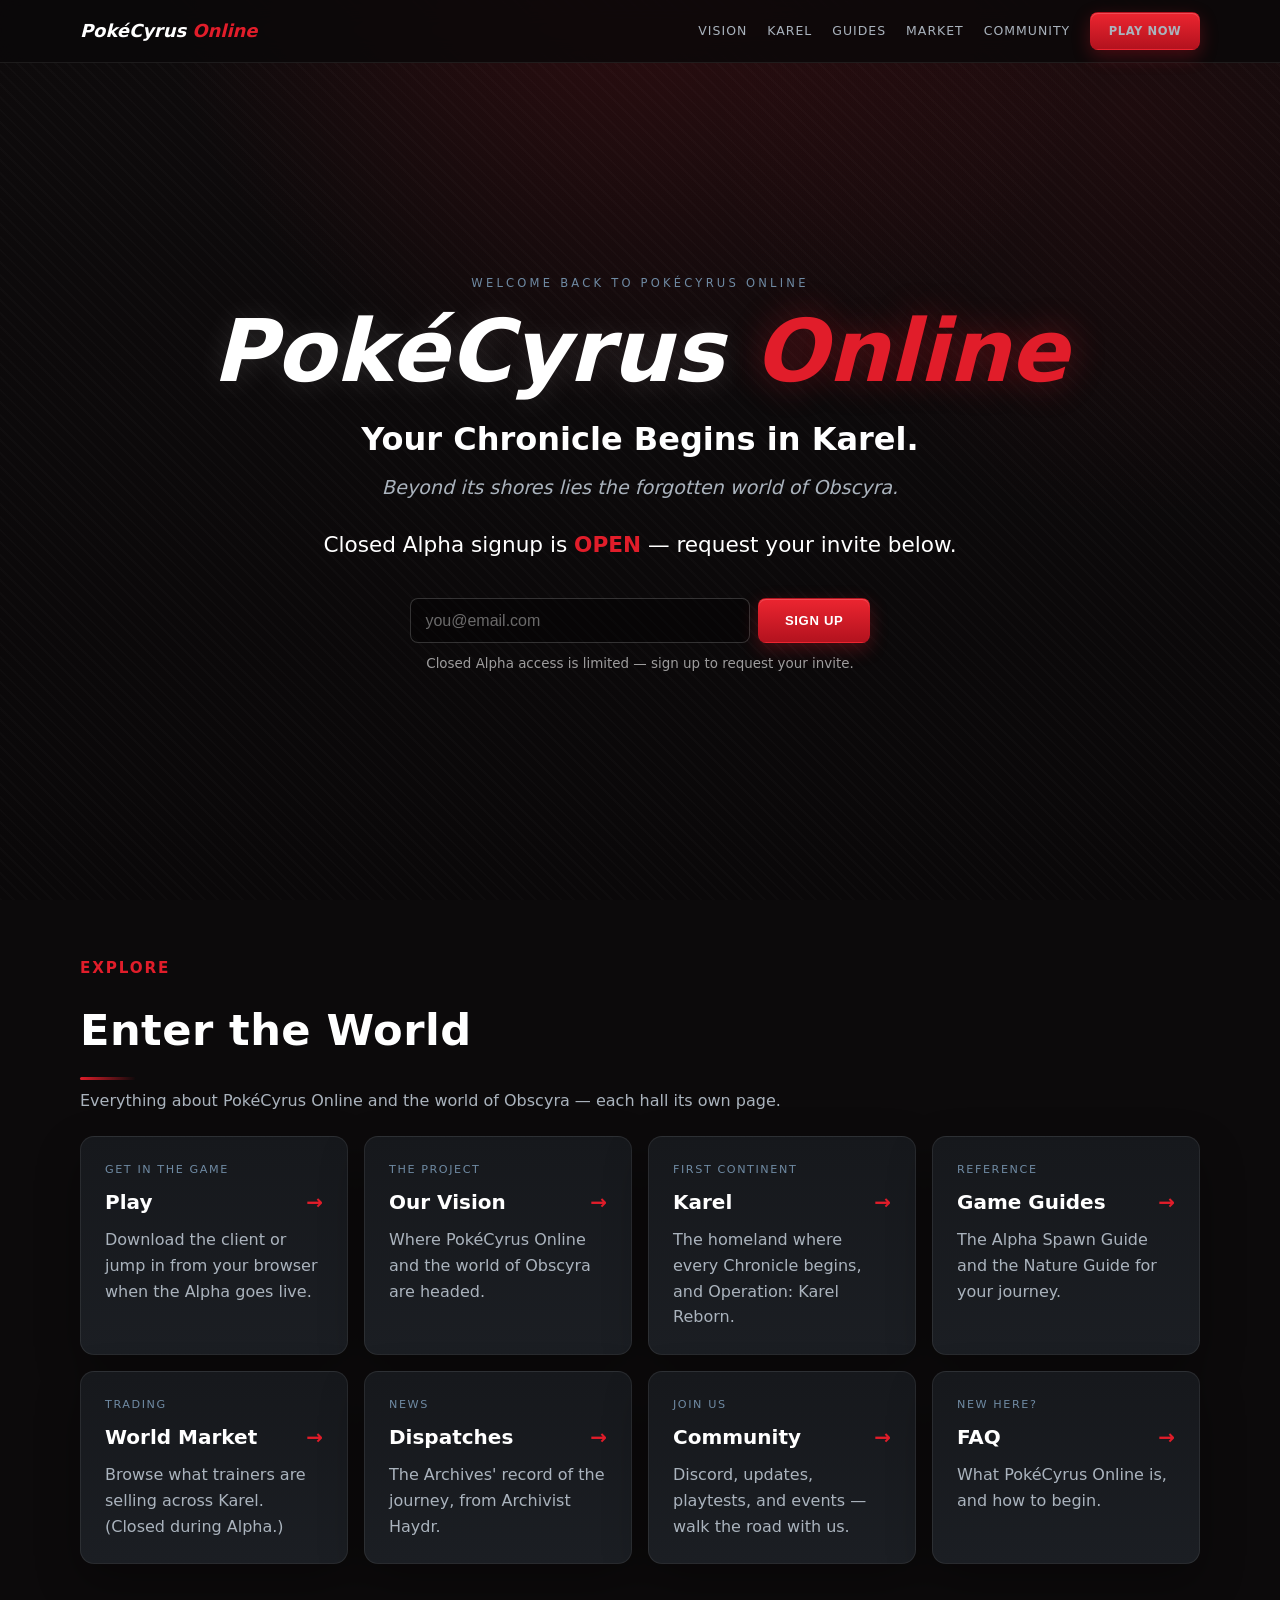
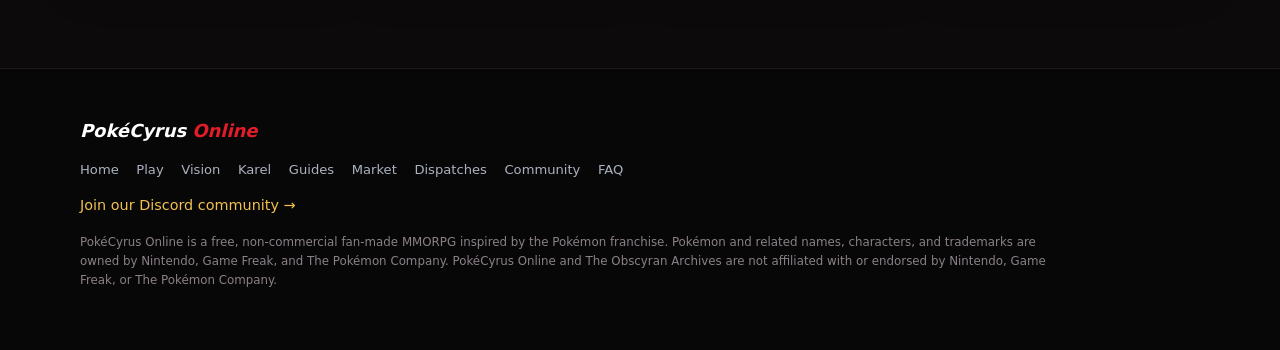
==== commit d327d688: "Home: Closed Alpha signup countdown + on-site invite form Repoint the hero countdown from "Alpha Lau" ====
--- a/index.html
+++ b/index.html
@@ -15,6 +15,19 @@
   <meta name="twitter:card" content="summary" />
   <link rel="icon" href="data:image/svg+xml,%3Csvg xmlns='http://www.w3.org/2000/svg' viewBox='0 0 32 32'%3E%3Ccircle cx='16' cy='16' r='15' fill='%23e11d2a'/%3E%3Cpath d='M1 16a15 15 0 0 0 30 0z' fill='%23f2f3f5'/%3E%3Crect x='1' y='14.5' width='30' height='3' fill='%23111111'/%3E%3Ccircle cx='16' cy='16' r='4.6' fill='%23ffffff' stroke='%23111111' stroke-width='1.6'/%3E%3C/svg%3E" />
   <link rel="stylesheet" href="/assets/site.css" />
+  <style>
+    .signup { max-width: 460px; margin: 1.5rem auto 0; }
+    .signup-row { display: flex; gap: .5rem; flex-wrap: wrap; justify-content: center; }
+    .signup-email { flex: 1 1 240px; min-width: 200px; padding: .7rem .9rem; border-radius: 8px;
+      border: 1px solid rgba(255,255,255,.18); background: rgba(0,0,0,.35); color: #fff; font-size: 1rem; }
+    .signup-email::placeholder { color: rgba(255,255,255,.4); }
+    .signup-email:focus { outline: none; border-color: #e11d2a; }
+    .signup #signup-btn[disabled] { opacity: .5; cursor: not-allowed; }
+    .signup-note { margin: .6rem 0 0; font-size: .84rem; color: rgba(255,255,255,.6); }
+    .signup-note.err { color: #ff8a8a; }
+    .signup-done { margin: 1.5rem auto 0; max-width: 460px; padding: .9rem 1rem; border-radius: 10px;
+      background: rgba(225,29,42,.12); border: 1px solid rgba(225,29,42,.4); color: #fff; font-weight: 600; }
+  </style>
 </head>
 <body>
   <header class="hero-head">
@@ -24,7 +37,7 @@
       <p class="hero-title">Your Chronicle Begins in Karel.</p>
       <p class="hero-sub">Beyond its shores lies the forgotten world of Obscyra.</p>
 
-      <div class="cd-caption">Alpha Launches In</div>
+      <div class="cd-caption">Closed Alpha Signup Opens In</div>
       <div class="countdown" id="countdown">
         <div class="cd-unit"><span class="cd-num" id="cd-days">--</span><span class="cd-label">Days</span></div>
         <div class="cd-unit"><span class="cd-num" id="cd-hours">--</span><span class="cd-label">Hours</span></div>
@@ -33,7 +46,13 @@
       </div>
       <div class="cd-live" id="cd-live" style="display:none;"></div>
 
-      <a class="btn btn-red btn-lg" href="/play">Play Now</a>
+      <form class="signup" id="signup" novalidate>
+        <div class="signup-row">
+          <input class="signup-email" id="signup-email" type="email" name="email" autocomplete="email" placeholder="you@email.com" aria-label="Email for Closed Alpha access" />
+          <button class="btn btn-red" id="signup-btn" type="submit" disabled>Opens Soon</button>
+        </div>
+        <p class="signup-note" id="signup-note">Closed Alpha access is limited — sign up to request your invite.</p>
+      </form>
     </div>
   </header>
 
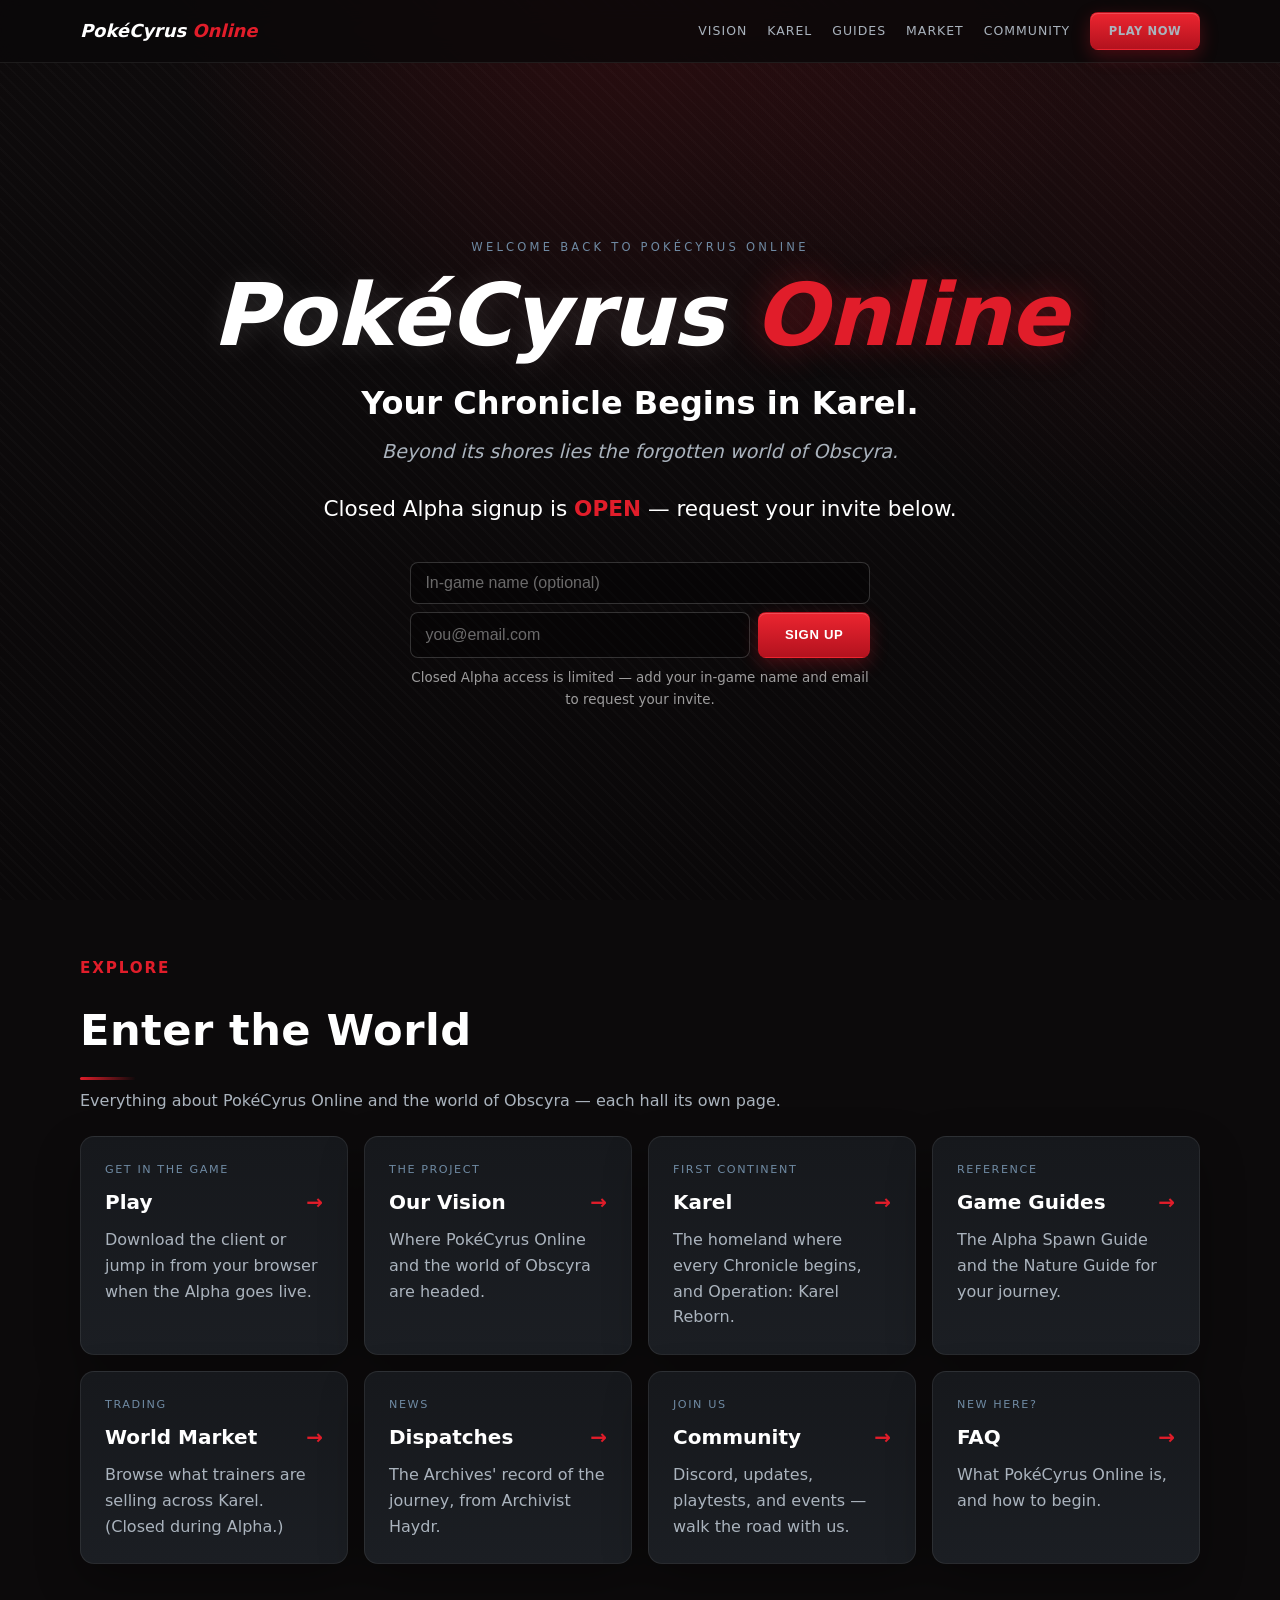
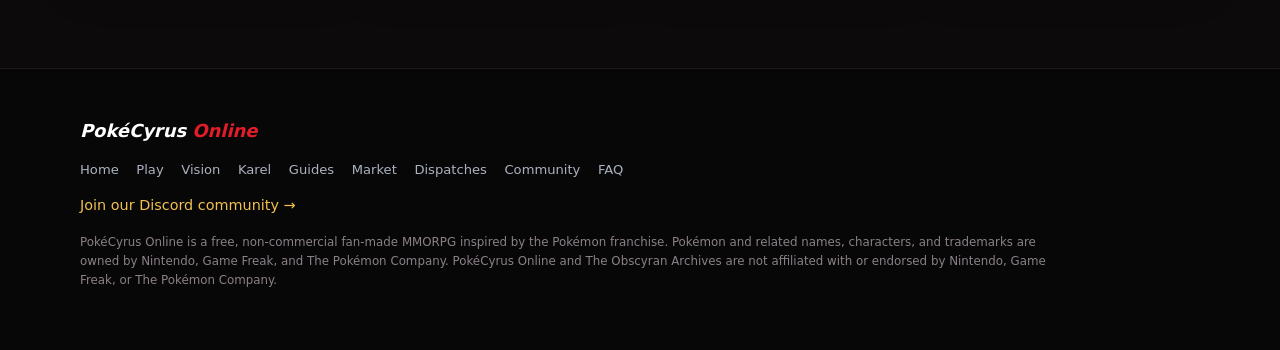
==== commit 2d8972e1: "Signup: add optional in-game name (IGN) field Players can now include their desired in-game name wit" ====
--- a/index.html
+++ b/index.html
@@ -17,6 +17,11 @@
   <link rel="stylesheet" href="/assets/site.css" />
   <style>
     .signup { max-width: 460px; margin: 1.5rem auto 0; }
+    .signup-ign { display: block; width: 100%; box-sizing: border-box; margin: 0 0 .5rem; padding: .7rem .9rem;
+      border-radius: 8px; border: 1px solid rgba(255,255,255,.18); background: rgba(0,0,0,.35); color: #fff; font-size: 1rem; }
+    .signup-ign::placeholder { color: rgba(255,255,255,.4); }
+    .signup-ign:focus { outline: none; border-color: #e11d2a; }
+    .signup-ign:disabled, .signup-email:disabled { opacity: .6; }
     .signup-row { display: flex; gap: .5rem; flex-wrap: wrap; justify-content: center; }
     .signup-email { flex: 1 1 240px; min-width: 200px; padding: .7rem .9rem; border-radius: 8px;
       border: 1px solid rgba(255,255,255,.18); background: rgba(0,0,0,.35); color: #fff; font-size: 1rem; }
@@ -47,11 +52,12 @@
       <div class="cd-live" id="cd-live" style="display:none;"></div>
 
       <form class="signup" id="signup" novalidate>
+        <input class="signup-ign" id="signup-ign" type="text" name="ign" maxlength="20" placeholder="In-game name (optional)" aria-label="Desired in-game name" />
         <div class="signup-row">
           <input class="signup-email" id="signup-email" type="email" name="email" autocomplete="email" placeholder="you@email.com" aria-label="Email for Closed Alpha access" />
           <button class="btn btn-red" id="signup-btn" type="submit" disabled>Opens Soon</button>
         </div>
-        <p class="signup-note" id="signup-note">Closed Alpha access is limited — sign up to request your invite.</p>
+        <p class="signup-note" id="signup-note">Closed Alpha access is limited — add your in-game name and email to request your invite.</p>
       </form>
     </div>
   </header>
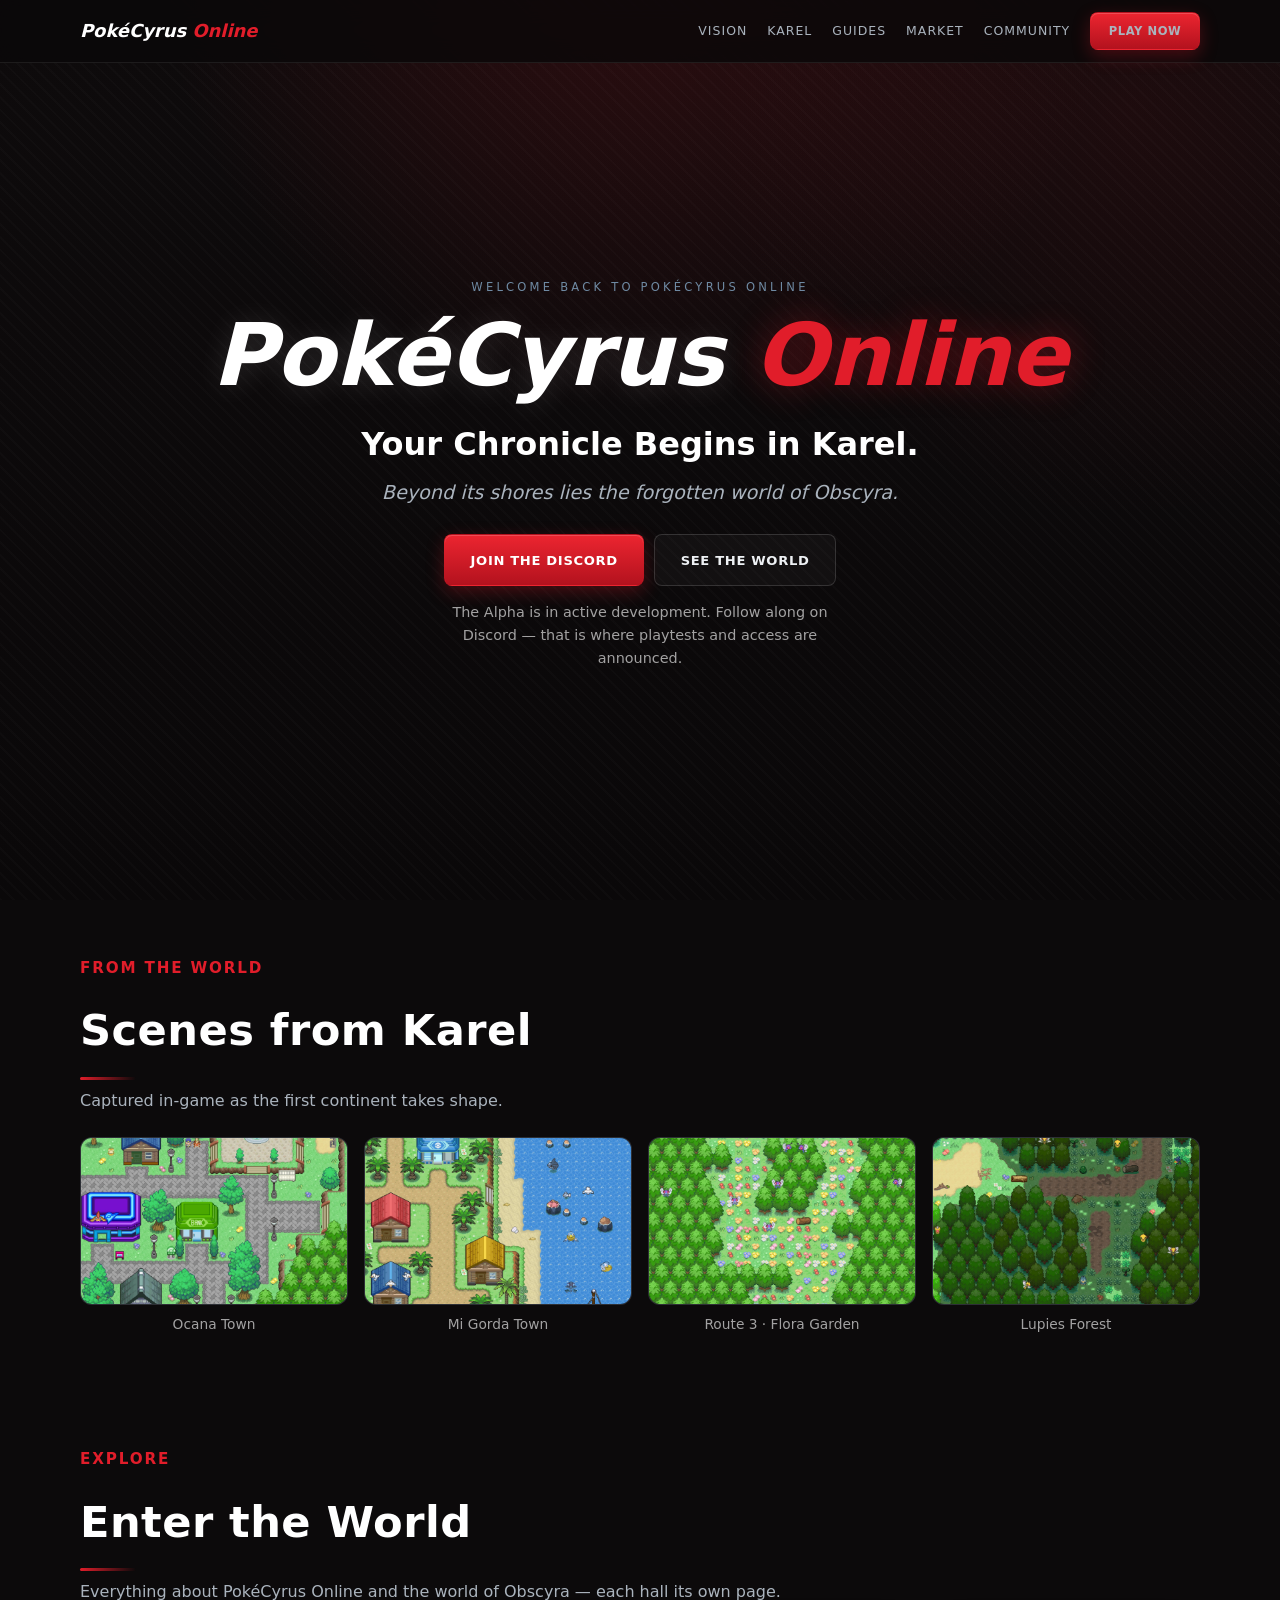
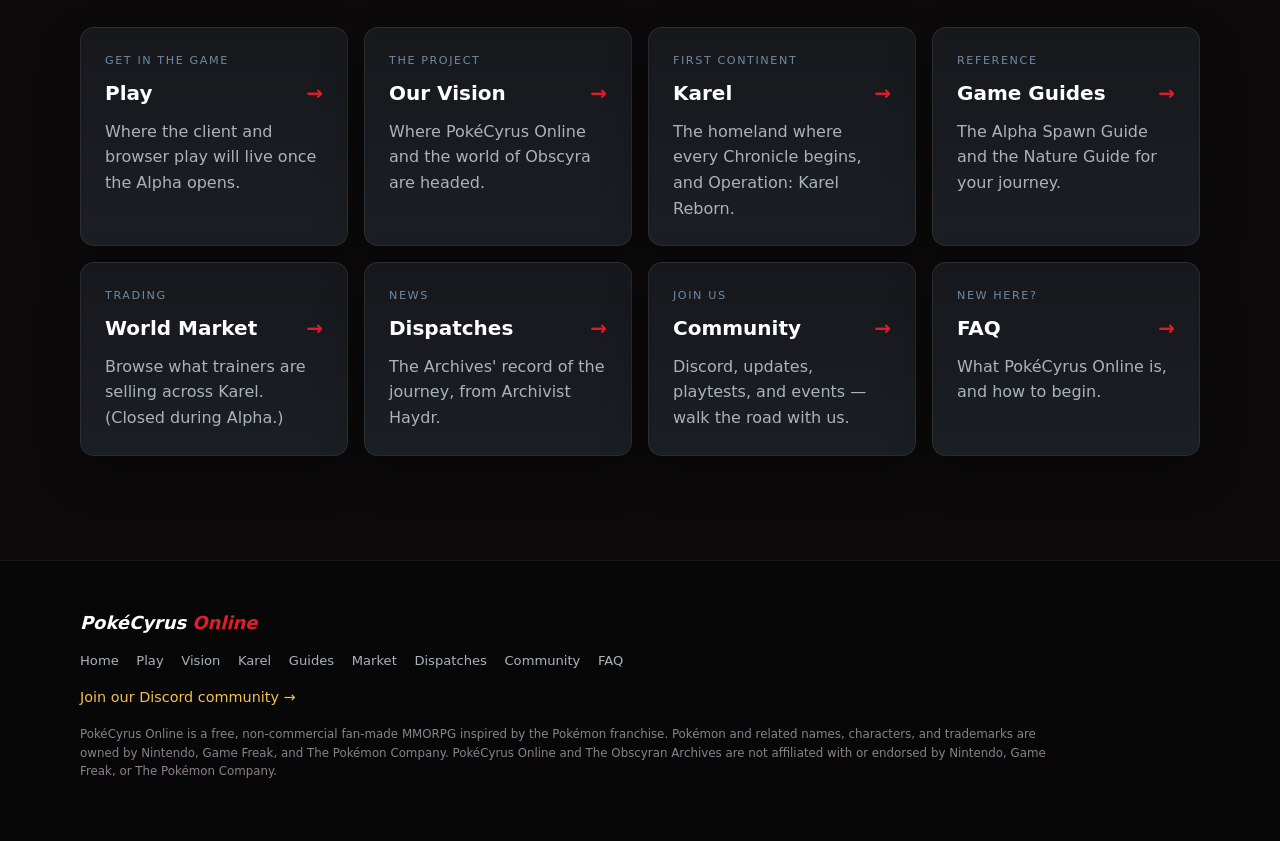
==== commit 7c270c38: "Remove the Closed Alpha signup, replace it with in-game scenery CD instruction: drop the Closed Alph" ====
--- a/index.html
+++ b/index.html
@@ -16,22 +16,31 @@
   <link rel="icon" href="data:image/svg+xml,%3Csvg xmlns='http://www.w3.org/2000/svg' viewBox='0 0 32 32'%3E%3Ccircle cx='16' cy='16' r='15' fill='%23e11d2a'/%3E%3Cpath d='M1 16a15 15 0 0 0 30 0z' fill='%23f2f3f5'/%3E%3Crect x='1' y='14.5' width='30' height='3' fill='%23111111'/%3E%3Ccircle cx='16' cy='16' r='4.6' fill='%23ffffff' stroke='%23111111' stroke-width='1.6'/%3E%3C/svg%3E" />
   <link rel="stylesheet" href="/assets/site.css" />
   <style>
-    .signup { max-width: 460px; margin: 1.5rem auto 0; }
-    .signup-ign { display: block; width: 100%; box-sizing: border-box; margin: 0 0 .5rem; padding: .7rem .9rem;
-      border-radius: 8px; border: 1px solid rgba(255,255,255,.18); background: rgba(0,0,0,.35); color: #fff; font-size: 1rem; }
-    .signup-ign::placeholder { color: rgba(255,255,255,.4); }
-    .signup-ign:focus { outline: none; border-color: #e11d2a; }
-    .signup-ign:disabled, .signup-email:disabled { opacity: .6; }
-    .signup-row { display: flex; gap: .5rem; flex-wrap: wrap; justify-content: center; }
-    .signup-email { flex: 1 1 240px; min-width: 200px; padding: .7rem .9rem; border-radius: 8px;
-      border: 1px solid rgba(255,255,255,.18); background: rgba(0,0,0,.35); color: #fff; font-size: 1rem; }
-    .signup-email::placeholder { color: rgba(255,255,255,.4); }
-    .signup-email:focus { outline: none; border-color: #e11d2a; }
-    .signup #signup-btn[disabled] { opacity: .5; cursor: not-allowed; }
-    .signup-note { margin: .6rem 0 0; font-size: .84rem; color: rgba(255,255,255,.6); }
-    .signup-note.err { color: #ff8a8a; }
-    .signup-done { margin: 1.5rem auto 0; max-width: 460px; padding: .9rem 1rem; border-radius: 10px;
-      background: rgba(225,29,42,.12); border: 1px solid rgba(225,29,42,.4); color: #fff; font-weight: 600; }
+    .hero-cta { display: flex; gap: .6rem; justify-content: center; flex-wrap: wrap; margin: 1.6rem 0 0; }
+    .hero-note { margin: .9rem auto 0; max-width: 46ch; font-size: .9rem; color: rgba(255,255,255,.62); }
+
+    /* Screenshot gallery */
+    .shots { display: grid; grid-template-columns: repeat(auto-fit, minmax(260px, 1fr)); gap: 1rem; margin-top: 1.5rem; }
+    .shot { margin: 0; }
+    .shot-btn { display: block; width: 100%; padding: 0; border: 1px solid rgba(255,255,255,.14);
+                border-radius: 12px; overflow: hidden; background: #0b0d14; cursor: zoom-in;
+                transition: transform .15s ease, border-color .15s ease; }
+    .shot-btn:hover { transform: translateY(-3px); border-color: rgba(225,29,42,.65); }
+    .shot-btn:focus-visible { outline: 2px solid #e11d2a; outline-offset: 3px; }
+    .shot-btn img { display: block; width: 100%; height: auto; aspect-ratio: 16 / 10; object-fit: cover; }
+    .shot figcaption { margin-top: .5rem; font-size: .86rem; color: rgba(255,255,255,.62); text-align: center; }
+
+    .lightbox { position: fixed; inset: 0; z-index: 999; display: flex; align-items: center;
+                justify-content: center; padding: 4vmin; background: rgba(4,5,9,.92); }
+    .lightbox[hidden] { display: none; }
+    .lightbox figure { margin: 0; max-width: 100%; max-height: 100%; }
+    .lightbox img { max-width: 100%; max-height: 82vh; border-radius: 10px; display: block; }
+    .lightbox figcaption { margin-top: .7rem; text-align: center; color: rgba(255,255,255,.75); font-size: .92rem; }
+    .lightbox-close { position: absolute; top: 1rem; right: 1.2rem; width: 2.4rem; height: 2.4rem;
+                      border-radius: 50%; border: 1px solid rgba(255,255,255,.25); background: rgba(0,0,0,.5);
+                      color: #fff; font-size: 1.5rem; line-height: 1; cursor: pointer; }
+    .lightbox-close:focus-visible { outline: 2px solid #e11d2a; outline-offset: 2px; }
+    @media (prefers-reduced-motion: reduce) { .shot-btn { transition: none; } .shot-btn:hover { transform: none; } }
   </style>
 </head>
 <body>
@@ -42,34 +51,33 @@
       <p class="hero-title">Your Chronicle Begins in Karel.</p>
       <p class="hero-sub">Beyond its shores lies the forgotten world of Obscyra.</p>
 
-      <div class="cd-caption">Closed Alpha Signup Opens In</div>
-      <div class="countdown" id="countdown">
-        <div class="cd-unit"><span class="cd-num" id="cd-days">--</span><span class="cd-label">Days</span></div>
-        <div class="cd-unit"><span class="cd-num" id="cd-hours">--</span><span class="cd-label">Hours</span></div>
-        <div class="cd-unit"><span class="cd-num" id="cd-mins">--</span><span class="cd-label">Minutes</span></div>
-        <div class="cd-unit"><span class="cd-num" id="cd-secs">--</span><span class="cd-label">Seconds</span></div>
+      <div class="hero-cta">
+        <a class="btn btn-red" href="https://discord.com/invite/rmTHCNPzrq" target="_blank" rel="noopener">Join the Discord</a>
+        <a class="btn btn-outline" href="/karel">See the World</a>
       </div>
-      <div class="cd-live" id="cd-live" style="display:none;"></div>
-
-      <form class="signup" id="signup" novalidate>
-        <input class="signup-ign" id="signup-ign" type="text" name="ign" maxlength="20" placeholder="In-game name (optional)" aria-label="Desired in-game name" />
-        <div class="signup-row">
-          <input class="signup-email" id="signup-email" type="email" name="email" autocomplete="email" placeholder="you@email.com" aria-label="Email for Closed Alpha access" />
-          <button class="btn btn-red" id="signup-btn" type="submit" disabled>Opens Soon</button>
-        </div>
-        <p class="signup-note" id="signup-note">Closed Alpha access is limited — add your in-game name and email to request your invite.</p>
-      </form>
+      <p class="hero-note">The Alpha is in active development. Follow along on Discord — that is where playtests and access are announced.</p>
     </div>
   </header>
 
   <main>
+    <!-- Screenshot gallery. Hidden by site.js while PCO.screens is empty, so the
+         page never shows an empty frame. See assets/screens/README.md. -->
+    <section class="section" id="screens">
+      <div class="wrap">
+        <p class="section-sub">From the World</p>
+        <h2 class="section-title">Scenes from Karel</h2>
+        <p class="section-intro">Captured in-game as the first continent takes shape.</p>
+        <div class="shots" id="screens-grid"></div>
+      </div>
+    </section>
+
     <section class="section">
       <div class="wrap">
         <p class="section-sub">Explore</p>
         <h2 class="section-title">Enter the World</h2>
         <p class="section-intro">Everything about PokéCyrus Online and the world of Obscyra — each hall its own page.</p>
         <div class="grid">
-          <a class="card hubcard" href="/play"><div class="label">Get in the Game</div><h3>Play <span class="arw">→</span></h3><p>Download the client or jump in from your browser when the Alpha goes live.</p></a>
+          <a class="card hubcard" href="/play"><div class="label">Get in the Game</div><h3>Play <span class="arw">→</span></h3><p>Where the client and browser play will live once the Alpha opens.</p></a>
           <a class="card hubcard" href="/vision"><div class="label">The Project</div><h3>Our Vision <span class="arw">→</span></h3><p>Where PokéCyrus Online and the world of Obscyra are headed.</p></a>
           <a class="card hubcard" href="/karel"><div class="label">First Continent</div><h3>Karel <span class="arw">→</span></h3><p>The homeland where every Chronicle begins, and Operation: Karel Reborn.</p></a>
           <a class="card hubcard" href="/guides"><div class="label">Reference</div><h3>Game Guides <span class="arw">→</span></h3><p>The Alpha Spawn Guide and the Nature Guide for your journey.</p></a>
